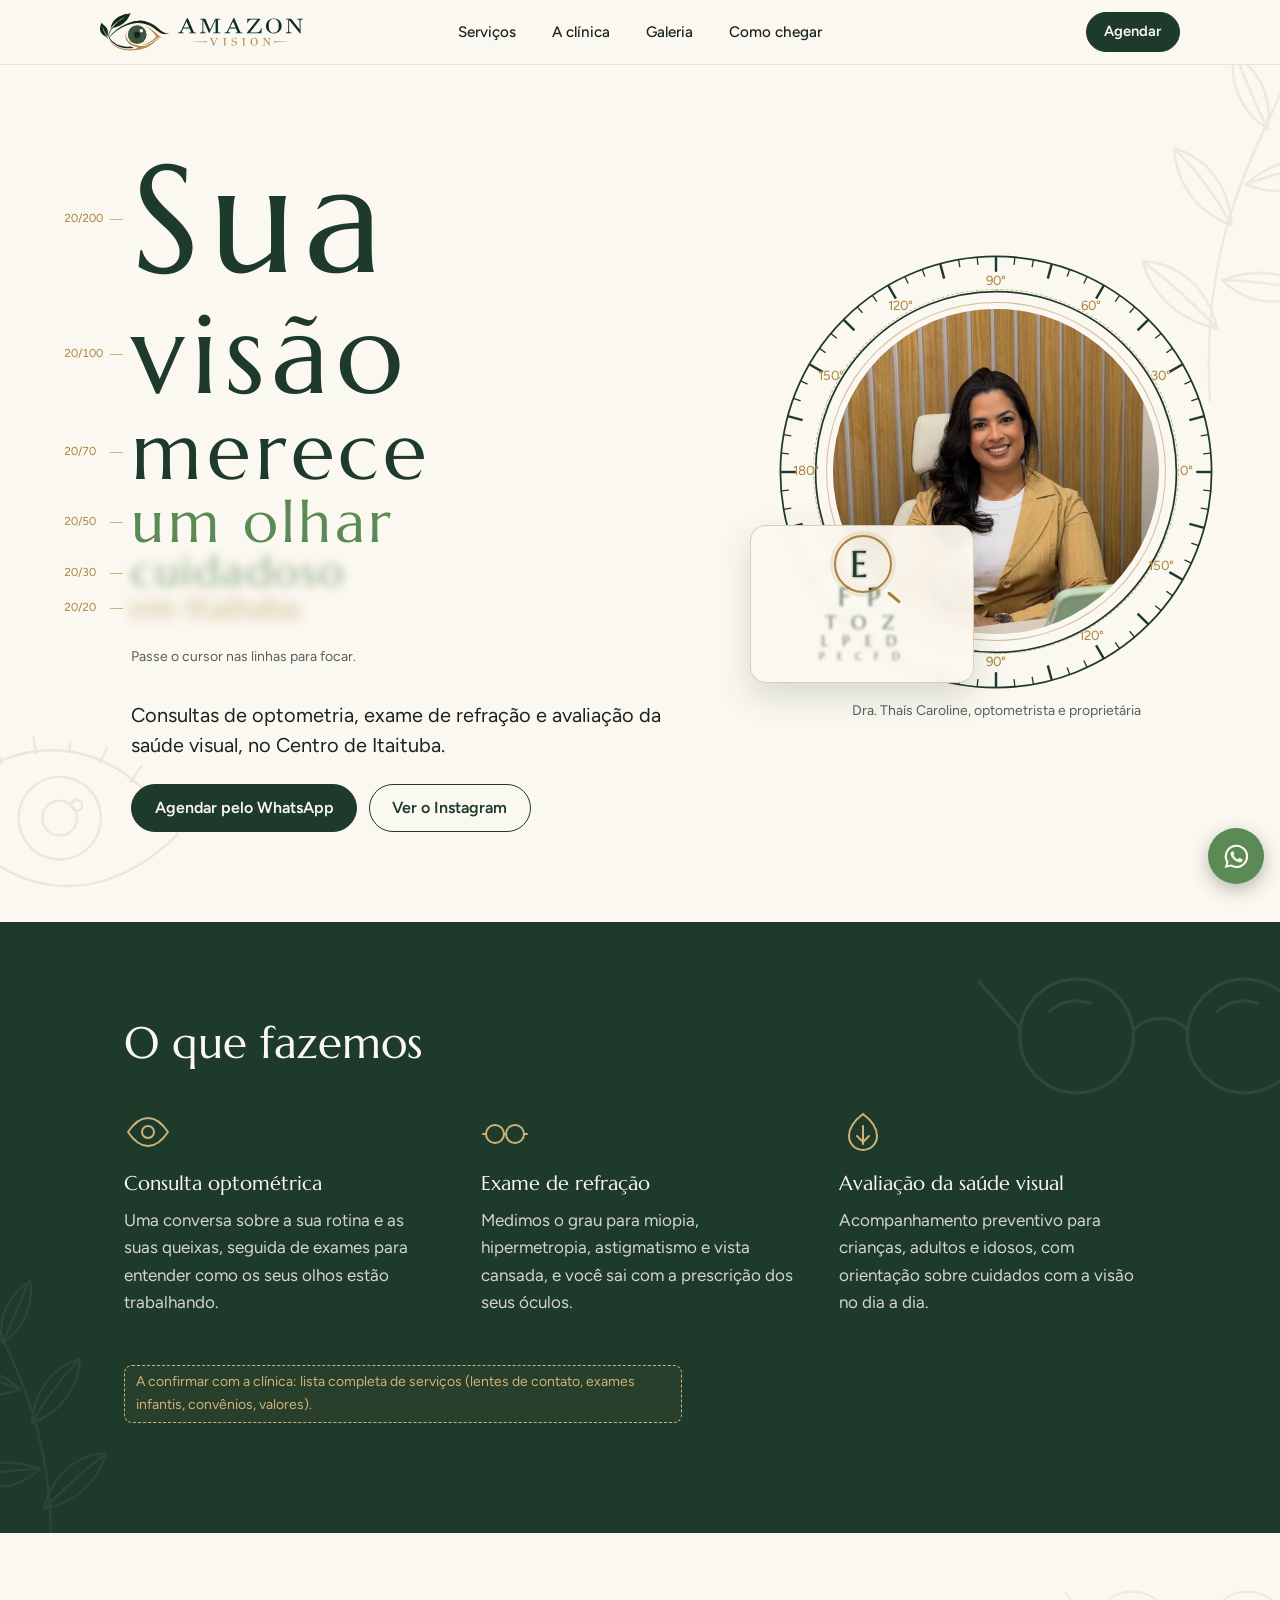
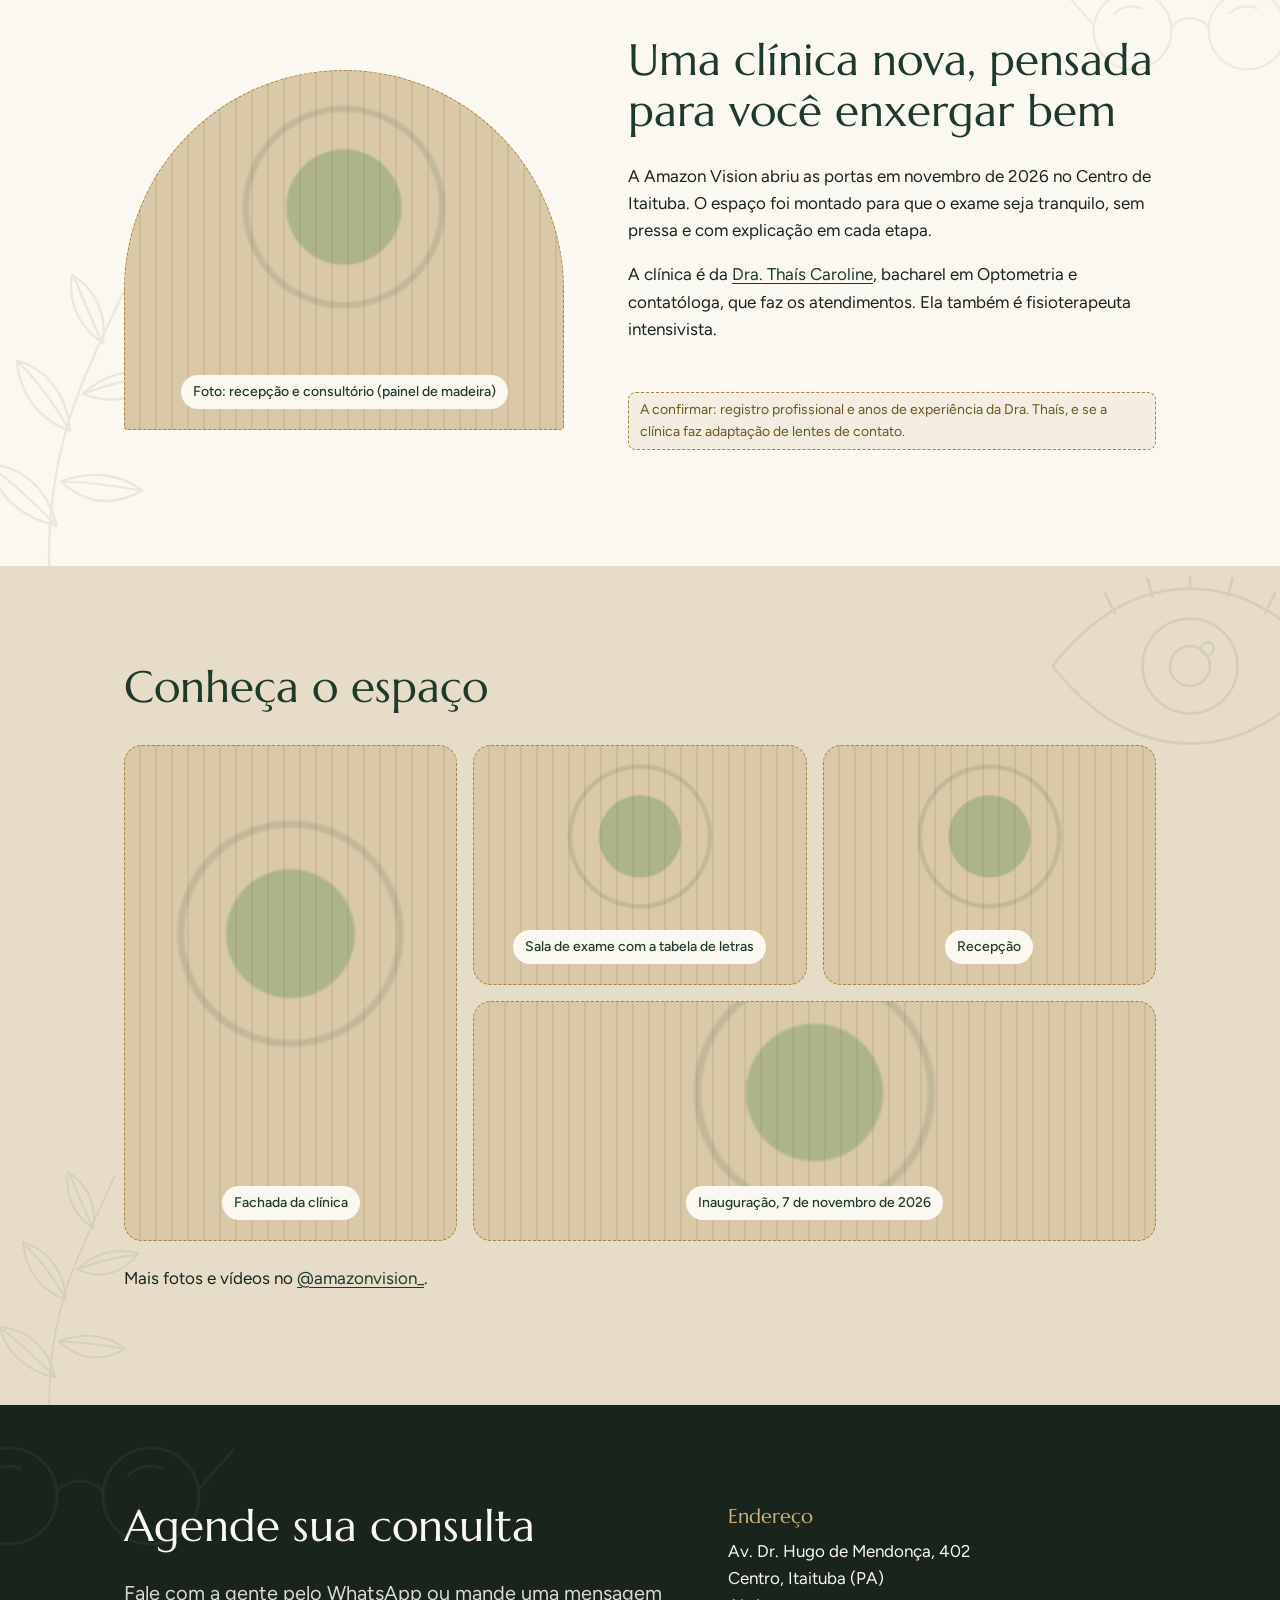
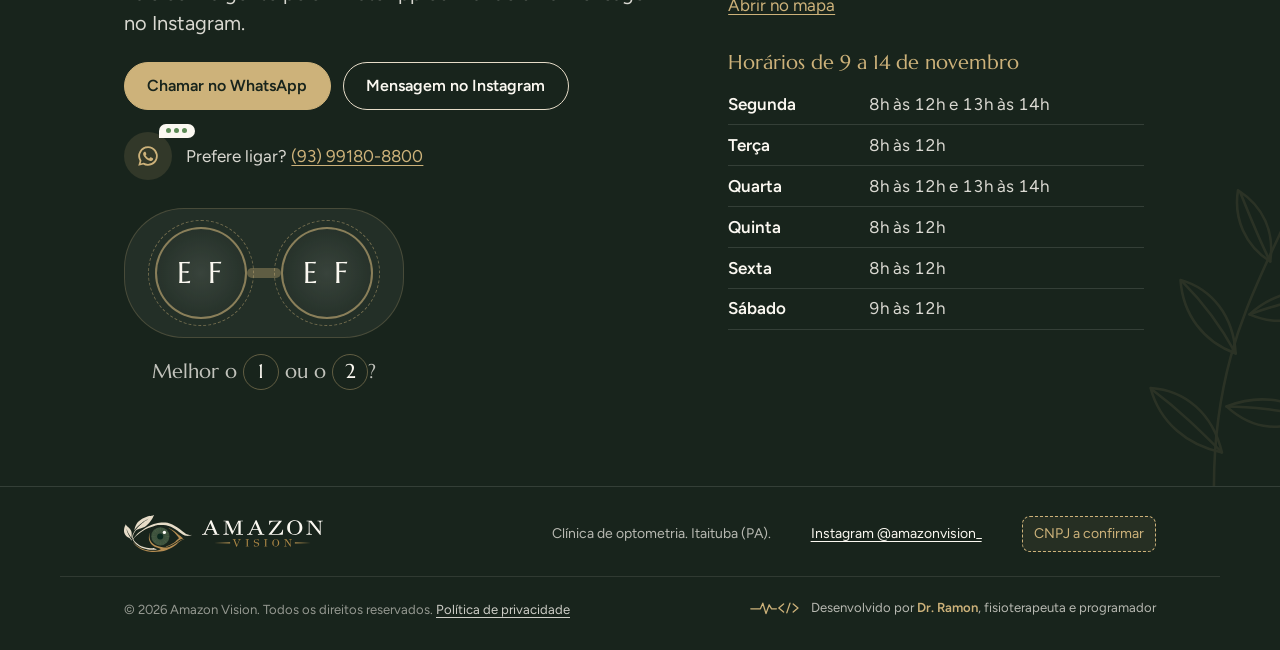
==== index.html @ 08e3d80a "Letras das lentes do "1 ou 2?" mudam a cada ciclo Co-Authored-By: Claude Opus 5.5 <noreply@anthropic" ====
<!doctype html>
<html lang="pt-BR">
<head>
  <meta charset="utf-8">
  <meta name="viewport" content="width=device-width, initial-scale=1">
  <title>Amazon Vision | Clínica de Optometria em Itaituba</title>
  <meta name="description" content="Clínica de optometria em Itaituba (PA). Consultas, exame de refração e avaliação da saúde visual com a optometrista Dra. Thaís Caroline.">
  <meta name="theme-color" content="#1E3A2B">
  <link rel="preconnect" href="https://fonts.googleapis.com">
  <link rel="preconnect" href="https://fonts.gstatic.com" crossorigin>
  <link href="https://fonts.googleapis.com/css2?family=Figtree:wght@400;500;600&family=Marcellus&display=swap" rel="stylesheet">
  <script>document.documentElement.classList.add('js')</script>
  <link rel="stylesheet" href="styles.css?v=20261112">
  <link rel="icon" type="image/svg+xml" href="img/logo-simbolo.svg">
</head>
<body>
  <a class="skip" href="#conteudo">Pular para o conteúdo</a>

  <header class="topbar">
    <a class="brand" href="#inicio" aria-label="Amazon Vision, início">
      <svg viewBox="575 0 1572 849" class="brand-mark" data-eye-scale="6" aria-hidden="true">
<defs><clipPath id="h-id0" style="clip-rule:nonzero">
     <path d="M1626.17 489.74c0,-116.18 -94.22,-210.4 -210.39,-210.4 -116.18,0 -210.4,94.22 -210.4,210.4 0,116.17 94.22,210.39 210.4,210.39 116.17,0 210.39,-94.22 210.39,-210.39z"/>
    </clipPath>
  <linearGradient id="h-id1" gradientUnits="userSpaceOnUse" x1="453.96" y1="1399.63" x2="454.34" y2="1442.91">
   <stop offset="0" style="stop-opacity:1; stop-color:#927137"/>
   <stop offset="0.54902" style="stop-opacity:1; stop-color:#C3A263"/>
   <stop offset="1" style="stop-opacity:1; stop-color:#A57F3C"/>
  </linearGradient>
  <linearGradient id="h-id2" gradientUnits="userSpaceOnUse" href="#h-id1" x1="2263.54" y1="1399.63" x2="2263.92" y2="1442.91">
  </linearGradient>
  <radialGradient id="h-id3" gradientUnits="userSpaceOnUse" gradientTransform="matrix(2.62316 -0 -0 2.62316 -2284 -802)" cx="1407.36" cy="493.95" r="1279.95" fx="1407.36" fy="493.95">
   <stop offset="0" style="stop-opacity:1; stop-color:#162E21"/>
   <stop offset="0.301961" style="stop-opacity:1; stop-color:#2C4E31"/>
   <stop offset="0.65098" style="stop-opacity:1; stop-color:#526E43"/>
   <stop offset="0.831373" style="stop-opacity:1; stop-color:#284B32"/>
   <stop offset="1" style="stop-opacity:1; stop-color:#0B271E"/>
  </radialGradient>
  <radialGradient id="h-id4" gradientUnits="userSpaceOnUse" gradientTransform="matrix(2.23329 -0 -0 2.23329 -1694 -594)" cx="1373.7" cy="481.32" r="1279.95" fx="1373.7" fy="481.32">
   <stop offset="0" style="stop-opacity:0.219608; stop-color:#C2C49B"/>
   <stop offset="0.768627" style="stop-opacity:0.0313725; stop-color:#B5B08A"/>
   <stop offset="1" style="stop-opacity:0; stop-color:white"/>
  </radialGradient></defs>
<g class="eye-iris">
<circle fill="url(#h-id3)" cx="1415.78" cy="489.74" r="210.4"/>
<g>
</g>
<g style="clip-path:url(#h-id0)">
<g>
<polygon fill="#A3B284" fill-opacity="0.169" points="1488.23,489.74 1614.58,486.96 1614.12,502.89 "/>
<polygon fill="#486E4B" fill-opacity="0.122" points="1491.94,499.77 1610.06,512.58 1608.56,523.01 "/>
<polygon fill="#779366" fill-opacity="0.200" points="1494.14,510.72 1602.36,536.91 1597.95,551.75 "/>
<polygon fill="#A3B284" fill-opacity="0.102" points="1482.72,517.44 1591.63,559.7 1587.56,569.15 "/>
<polygon fill="#486E4B" fill-opacity="0.169" points="1482.26,528.11 1589.32,586.71 1580.96,600.33 "/>
<polygon fill="#779366" fill-opacity="0.122" points="1480.17,539.12 1572.62,606.64 1566.06,614.94 "/>
<polygon fill="#A3B284" fill-opacity="0.200" points="1467.02,540.98 1553.72,623.92 1542.54,634.53 "/>
<polygon fill="#486E4B" fill-opacity="0.102" points="1462.55,550.65 1533.09,638.23 1524.86,644.38 "/>
<polygon fill="#779366" fill-opacity="0.169" points="1456.34,559.99 1517.56,660.49 1503.53,668.14 "/>
<polygon fill="#A3B284" fill-opacity="0.122" points="1443.48,556.68 1493.16,669.42 1483.3,673.3 "/>
<polygon fill="#486E4B" fill-opacity="0.200" points="1435.65,563.93 1468.17,674.93 1453.16,678.52 "/>
<polygon fill="#779366" fill-opacity="0.102" points="1426.38,570.18 1443.07,677.01 1432.93,678.22 "/>
<polygon fill="#A3B284" fill-opacity="0.169" points="1415.78,562.19 1418.55,688.54 1402.61,688.08 "/>
<polygon fill="#486E4B" fill-opacity="0.122" points="1405.75,565.9 1392.93,684.02 1382.51,682.52 "/>
<polygon fill="#779366" fill-opacity="0.200" points="1394.8,568.1 1368.59,676.32 1353.75,671.91 "/>
<polygon fill="#A3B284" fill-opacity="0.102" points="1388.06,556.68 1345.81,665.59 1336.37,661.54 "/>
<polygon fill="#486E4B" fill-opacity="0.169" points="1377.35,556.22 1318.81,663.27 1305.18,654.93 "/>
<polygon fill="#779366" fill-opacity="0.122" points="1366.39,554.13 1298.87,646.58 1290.58,640.03 "/>
<polygon fill="#A3B284" fill-opacity="0.200" points="1364.54,540.98 1281.6,627.68 1270.99,616.5 "/>
<polygon fill="#486E4B" fill-opacity="0.102" points="1354.86,536.52 1267.28,607.06 1261.14,598.82 "/>
<polygon fill="#779366" fill-opacity="0.169" points="1345.53,530.31 1245.02,591.52 1237.37,577.49 "/>
<polygon fill="#A3B284" fill-opacity="0.122" points="1348.83,517.44 1236.1,567.12 1232.21,557.27 "/>
<polygon fill="#486E4B" fill-opacity="0.200" points="1341.59,509.61 1230.59,542.13 1226.99,527.13 "/>
<polygon fill="#779366" fill-opacity="0.102" points="1335.33,500.35 1228.5,517.04 1227.28,506.89 "/>
<polygon fill="#A3B284" fill-opacity="0.169" points="1343.32,489.74 1216.97,492.52 1217.44,476.58 "/>
<polygon fill="#486E4B" fill-opacity="0.122" points="1339.62,479.71 1221.49,466.9 1223,456.47 "/>
<polygon fill="#779366" fill-opacity="0.200" points="1337.41,468.76 1229.19,442.56 1233.6,427.72 "/>
<polygon fill="#A3B284" fill-opacity="0.102" points="1348.83,462.04 1239.93,419.78 1243.98,410.33 "/>
<polygon fill="#486E4B" fill-opacity="0.169" points="1349.29,451.36 1242.24,392.77 1250.59,379.14 "/>
<polygon fill="#779366" fill-opacity="0.122" points="1351.38,440.36 1258.93,372.83 1265.48,364.54 "/>
<polygon fill="#A3B284" fill-opacity="0.200" points="1364.54,438.5 1277.83,355.56 1289.02,344.96 "/>
<polygon fill="#486E4B" fill-opacity="0.102" points="1369,428.82 1298.46,341.24 1306.68,335.1 "/>
<polygon fill="#779366" fill-opacity="0.169" points="1375.2,419.49 1314,318.98 1328.02,311.33 "/>
<polygon fill="#A3B284" fill-opacity="0.122" points="1388.06,422.8 1338.39,310.06 1348.25,306.18 "/>
<polygon fill="#486E4B" fill-opacity="0.200" points="1395.89,415.55 1363.38,304.55 1378.39,300.96 "/>
<polygon fill="#779366" fill-opacity="0.102" points="1405.17,409.29 1388.47,302.46 1398.61,301.25 "/>
<polygon fill="#A3B284" fill-opacity="0.169" points="1415.78,417.29 1413,290.94 1428.93,291.4 "/>
<polygon fill="#486E4B" fill-opacity="0.122" points="1425.8,413.58 1438.62,295.45 1449.05,296.96 "/>
<polygon fill="#779366" fill-opacity="0.200" points="1436.76,411.38 1462.96,303.16 1477.79,307.56 "/>
<polygon fill="#A3B284" fill-opacity="0.102" points="1443.48,422.8 1485.74,313.89 1495.18,317.94 "/>
<polygon fill="#486E4B" fill-opacity="0.169" points="1454.14,423.25 1512.74,316.2 1526.36,324.55 "/>
<polygon fill="#779366" fill-opacity="0.122" points="1465.15,425.35 1532.68,332.9 1540.98,339.44 "/>
<polygon fill="#A3B284" fill-opacity="0.200" points="1467.02,438.5 1549.95,351.8 1560.56,362.98 "/>
<polygon fill="#486E4B" fill-opacity="0.102" points="1476.69,442.96 1564.27,372.42 1570.41,380.65 "/>
<polygon fill="#779366" fill-opacity="0.169" points="1486.03,449.16 1586.52,387.96 1594.17,401.99 "/>
<polygon fill="#A3B284" fill-opacity="0.122" points="1482.72,462.04 1595.45,412.36 1599.33,422.21 "/>
<polygon fill="#486E4B" fill-opacity="0.200" points="1489.97,469.85 1600.96,437.34 1604.55,452.35 "/>
<polygon fill="#779366" fill-opacity="0.102" points="1496.23,479.13 1603.04,462.44 1604.26,472.58 "/>
</g>
</g>
<path fill="none" d="M1626.17 489.74c0,-116.18 -94.22,-210.4 -210.39,-210.4 -116.18,0 -210.4,94.22 -210.4,210.4 0,116.17 94.22,210.39 210.4,210.39 116.17,0 210.39,-94.22 210.39,-210.39z"/>
<path fill="none" d="M1626.17 489.74c0,-116.18 -94.22,-210.4 -210.39,-210.4 -116.18,0 -210.4,94.22 -210.4,210.4 0,116.17 94.22,210.39 210.4,210.39 116.17,0 210.39,-94.22 210.39,-210.39z"/>
<circle fill="url(#h-id4)" cx="1415.78" cy="489.74" r="210.4"/>
<circle fill="#0B291E" cx="1411.71" cy="492.05" r="70.13"/>
<circle fill="#FFFEFA" cx="1508.51" cy="399.9" r="37.68"/>
</g>
<path fill="#B48C51" d="M785.34 633.5c7.81,11.24 25.13,34.52 54.75,61.15 29.62,26.62 71.54,56.58 110.14,78.54 38.6,21.96 73.88,35.94 116.8,48.25 42.92,12.32 93.52,22.96 154.91,26.13 61.39,3.16 133.61,-1.17 192.68,-9.32 59.07,-8.15 104.99,-20.13 148.74,-36 43.74,-15.87 85.3,-35.63 123.7,-58.16 38.4,-22.53 73.64,-47.85 100.12,-69.27 26.48,-21.42 44.17,-38.96 61.38,-53.69 17.21,-14.72 33.92,-26.63 48.81,-35.4 14.89,-8.77 27.96,-14.39 41.78,-18.86 13.81,-4.47 28.37,-7.78 35.4,-9.51 7.03,-1.74 6.53,-1.9 -1.99,-1.82 -8.52,0.08 -25.07,0.41 -42.1,4.71 -17.05,4.3 -34.58,12.58 -52.7,22.92 -18.12,10.34 -36.82,22.75 -62.46,40.38 -25.64,17.62 -58.24,40.45 -90.5,59.32 -32.27,18.86 -64.2,33.75 -90.34,45.17 -26.14,11.42 -46.5,19.36 -79.5,19.44 -33.01,0.08 -78.67,-7.69 -117.06,-14.81 -38.39,-7.12 -69.49,-13.57 -92.9,-20.43 -23.41,-6.87 -39.13,-14.15 -56.75,-24.49 -17.62,-10.34 -37.14,-23.75 -55.26,-41.53 -18.12,-17.78 -34.83,-39.96 -46.25,-62.13 -11.42,-22.17 -17.54,-44.34 -20.1,-65.44 -2.56,-21.1 -1.57,-41.11 0.41,-58.65 1.99,-17.54 4.96,-32.59 8.11,-43.76 3.14,-11.17 6.45,-18.45 8.11,-22.09 1.65,-3.64 1.65,-3.64 -2.73,4.72 -4.39,8.35 -13.16,25.07 -19.6,46 -6.45,20.93 -10.59,46.08 -11,70.4 -0.41,24.32 2.9,47.82 7.45,65.27 4.55,17.46 10.34,28.87 22.25,47.99 11.91,19.11 29.94,45.91 54.68,66.59 24.73,20.68 56.17,35.25 83.71,46.25 27.55,11 51.21,18.45 66.44,23.41 15.22,4.96 22,7.44 26.8,9.43 4.79,1.99 7.61,3.48 9.26,5.22 1.65,1.75 2.13,3.75 1.5,5.89 -0.63,2.14 -2.37,4.42 -7.92,7.48 -5.55,3.04 -14.9,6.85 -25.84,10.23 -10.93,3.37 -23.44,6.31 -43.02,9.52 -19.58,3.21 -46.24,6.69 -76.97,7.78 -30.73,1.09 -65.55,-0.22 -97.2,-2.83 -31.66,-2.61 -60.16,-6.52 -88.61,-13.5 -28.45,-6.96 -56.84,-16.97 -86.76,-29.86 -29.92,-12.89 -61.36,-28.67 -87.69,-44.17 -26.33,-15.5 -47.54,-30.73 -65.32,-46.18 -17.78,-15.45 -32.14,-31.11 -41.88,-41.13 -9.74,-10.01 -14.85,-14.36 -18.24,-16.95 -3.39,-2.59 -5.05,-3.41 2.76,7.81l0 0.01z"/>
<path fill="#B48C51" d="M1529.91 725.57c5.63,1.43 18.45,4.2 37.91,0.99 19.46,-3.21 45.54,-12.38 68.33,-21.19 22.78,-8.8 42.27,-17.22 61.48,-27.53 19.21,-10.31 38.14,-22.49 57.54,-35.1 19.4,-12.61 39.27,-25.64 56.36,-37.31 17.09,-11.67 31.4,-21.97 44.16,-29.72 12.76,-7.75 23.97,-12.95 36.01,-17.86 12.03,-4.92 24.88,-9.57 34.32,-12.44 9.43,-2.87 15.45,-3.96 18.46,-4.51 3.01,-0.55 3.01,-0.55 -2.59,-4.47 -5.6,-3.92 -16.82,-11.75 -32.09,-23.84 -15.27,-12.08 -34.59,-28.39 -55.25,-46.35 -20.66,-17.95 -42.64,-37.55 -61.61,-53.65 -18.96,-16.1 -34.91,-28.72 -59.3,-44.8 -24.4,-16.08 -57.26,-35.63 -80.07,-48.11 -22.8,-12.47 -35.56,-17.89 -43.33,-20.79 -7.77,-2.91 -10.53,-3.32 -11.92,-3.54 -1.38,-0.2 -1.38,-0.2 6.03,4.58 7.42,4.78 22.25,14.35 41.66,27.93 19.41,13.58 43.4,31.19 65.72,50.12 22.32,18.92 42.98,39.16 62.46,61.28 19.48,22.11 37.78,46.1 49.08,62.04 11.3,15.94 15.6,23.85 17.61,28 2.01,4.15 1.73,4.58 -0.76,7.35 -2.49,2.77 -7.21,7.91 -21.21,21.49 -14,13.59 -37.3,35.63 -59.13,53.31 -21.84,17.67 -42.22,30.99 -63.49,44.29 -21.28,13.3 -43.46,26.62 -68.56,37.22 -25.09,10.61 -53.1,18.5 -70.3,23.22 -17.2,4.72 -23.59,6.24 -27.58,7.05 -3.99,0.81 -5.56,0.9 0.07,2.33l0 -0.02z"/>
<path fill="#122B19" class="lw-dark" d="M1271.78 760.85c6.47,2.56 16.68,7.95 27.62,12.51 10.93,4.56 22.58,8.27 29.46,10.5 6.87,2.23 8.98,2.98 10.16,3.34 1.18,0.37 1.43,0.37 -9.48,2.26 -10.9,1.89 -32.96,5.67 -56.23,7.53 -23.26,1.86 -47.74,1.79 -71.67,1.02 -23.93,-0.77 -47.3,-2.24 -73.99,-6.45 -26.7,-4.21 -56.71,-11.15 -87.49,-20.78 -30.77,-9.64 -62.31,-22.01 -92.55,-38.31 -30.24,-16.31 -59.17,-36.58 -84.27,-57.71 -25.09,-21.13 -46.32,-43.14 -61.72,-64.75 -15.39,-21.63 -24.92,-42.86 -30.67,-61.12 -5.75,-18.26 -7.69,-33.54 -5.31,-53.59 2.38,-20.05 9.1,-44.86 20.27,-69.31 11.16,-24.44 26.77,-48.49 35.48,-61.43 9.91,-14.7 14.45,-18.6 26.51,-31.56 14.08,-15.16 42.2,-45.44 65.31,-68.96 23.12,-23.52 41.24,-40.3 57.68,-54.26 16.44,-13.96 31.18,-25.11 50.32,-39.18 19.13,-14.07 42.66,-31.07 58.42,-41.99 15.76,-10.92 23.75,-15.77 33.44,-21.61 9.68,-5.85 21.05,-12.72 26.73,-16.16 5.68,-3.44 5.68,-3.44 -5.96,1.91 -11.66,5.35 -34.95,16.05 -59.44,30.17 -24.49,14.12 -50.15,31.68 -75.19,50.27 -25.05,18.57 -49.47,38.16 -72.55,57.74 -23.07,19.58 -44.8,39.17 -60.96,56.12 -16.16,16.94 -26.73,31.23 -33.38,40.63 -6.65,9.4 -9.34,13.9 -11.32,16.94 -1.98,3.04 -3.21,4.61 -3.88,5.4 -0.67,0.79 -0.79,0.79 -0.84,0.73 -0.06,-0.06 -0.06,-0.17 0.02,-1.56 0.08,-1.39 0.24,-4.05 1.88,-14.47 1.64,-10.43 4.76,-28.62 12.09,-50.95 7.33,-22.33 18.86,-48.8 31.49,-71.13 12.62,-22.33 26.33,-40.52 47.85,-61.36 21.51,-20.84 50.84,-44.32 84.03,-64.48 33.19,-20.16 70.25,-36.99 108.93,-47.99 38.69,-10.99 79,-16.16 105.88,-21.04 26.88,-4.88 40.32,-9.5 48.53,-12.48 8.21,-2.99 11.19,-4.34 12.69,-5.02 1.49,-0.67 1.49,-0.67 -2.51,7.74 -4.01,8.42 -12.01,25.25 -21.17,43.17 -9.16,17.92 -19.48,36.92 -34.21,60.07 -14.73,23.14 -33.87,50.44 -56.24,75.14 -22.38,24.7 -47.98,46.84 -71.51,63.65 -23.53,16.81 -44.98,28.31 -65.91,37.88 -20.93,9.58 -41.33,17.23 -60.95,23.51 -19.61,6.28 -38.45,11.19 -52.69,15.88 -14.24,4.68 -23.87,9.15 -31.51,13.08 -7.63,3.93 -13.26,7.32 -16.83,9.9 -6.88,5 -10.48,9.67 -15.47,16.34 -5.97,7.96 -18.1,23.69 -27.02,37.82 -8.91,14.12 -14.59,26.63 -18.48,37.63 -3.89,10.99 -5.97,20.47 -8.43,30.33 -2.47,9.86 -5.31,20.1 -5.31,30.99 0,10.9 2.84,22.47 5.4,32.75 0.51,2.03 1,4.02 1.52,5.98l1.36 -1.75c3.78,-4.88 11.17,-14.59 24.63,-31.2 13.45,-16.61 32.99,-40.1 54.49,-61.68 21.5,-21.58 45,-41.25 72.69,-62.66 27.7,-21.41 59.6,-44.58 92.87,-66.21 33.27,-21.64 67.9,-41.73 107.78,-61.12 39.88,-19.39 85,-38.07 122.15,-50.96 37.14,-12.89 66.32,-20 93.3,-24.97 26.98,-4.98 51.78,-7.82 80.24,-9.34 28.46,-1.53 60.58,-1.75 92.76,1.2 32.18,2.96 64.4,9.07 102.1,21.85 37.69,12.79 80.85,32.24 120.94,55.02 40.1,22.78 77.14,48.89 108.11,72.77 30.98,23.87 55.88,45.51 78.72,63.86 22.84,18.36 43.6,33.44 61.13,43.48 17.54,10.05 31.84,15.08 45.23,18.68 13.38,3.6 25.84,5.79 39.12,7.15 13.27,1.37 27.37,1.91 37.69,0.71 10.33,-1.2 16.88,-4.15 20.15,-5.63 3.28,-1.47 3.28,-1.47 1.64,0.33 -1.64,1.79 -4.92,5.41 -16.88,10.49 -11.97,5.07 -32.62,11.63 -52.71,14.85 -20.11,3.22 -39.66,3.11 -62.11,-1.26 -22.46,-4.37 -47.8,-13 -72.11,-24.75 -24.31,-11.74 -47.58,-26.61 -68.94,-42.11 -21.36,-15.52 -40.8,-31.68 -67.01,-51.29 -26.19,-19.6 -59.15,-42.63 -93.2,-61.28 -34.05,-18.66 -69.22,-32.94 -106.8,-43.6 -37.58,-10.65 -77.57,-17.7 -116.36,-21.32 -38.79,-3.63 -76.36,-3.85 -109.44,-1.43 -33.08,2.41 -61.64,7.47 -102.73,19.56 -41.09,12.08 -94.72,31.2 -141.41,50.87 -46.7,19.67 -86.48,39.88 -119,59.23 -32.52,19.33 -57.8,37.8 -84.6,58.56 -26.81,20.77 -55.16,43.85 -78.59,65.94 -23.45,22.1 -41.97,43.21 -51.69,54.34 -8.11,9.3 -10.08,11.66 -10.9,12.7 1.61,4.93 3.6,9.99 6.47,15.63 5.76,11.35 14.99,25.03 28.92,40.61 13.93,15.58 32.56,33.05 52.02,48.72 19.46,15.66 39.74,29.52 62.65,41.96 22.92,12.45 48.47,23.5 74.44,32.65 25.97,9.15 52.34,16.4 80.78,21.43 28.44,5.03 58.95,7.84 84.33,9.07 25.39,1.23 45.66,0.91 58.04,0.25 12.36,-0.66 16.82,-1.65 20.39,-2.28 3.58,-0.63 6.29,-0.91 12.74,1.65l0.05 0.02z"/>
<path fill="#122B19" class="lw-dark" d="M747.54 559.07c-11.97,-18.71 -34.7,-52.01 -53.46,-84.31 -18.76,-32.3 -33.55,-63.62 -42.24,-85.61 -8.7,-21.99 -11.31,-34.66 -13.49,-45.1 -2.18,-10.44 -3.92,-18.64 -4.78,-22.8 -0.88,-4.17 -0.88,-4.29 -0.81,-4.34 0.07,-0.07 0.18,-0.07 6.15,14.35 5.96,14.42 17.76,43.24 26.65,63.37 8.88,20.13 14.84,31.56 25.65,49.64 10.81,18.08 26.46,42.8 36.22,57.59 9.76,14.79 13.61,19.62 15.97,22.8 2.36,3.17 3.24,4.66 3.71,5.38 0.47,0.72 0.55,0.67 1.53,-10.86 0.97,-11.53 2.85,-34.55 3.7,-58.83 0.84,-24.28 0.66,-49.84 -3.94,-70.66 -4.6,-20.81 -13.62,-36.87 -22.37,-50.12 -8.74,-13.25 -17.19,-23.68 -27.49,-33.96 -10.28,-10.29 -22.41,-20.44 -32.18,-29.49 -9.77,-9.05 -17.19,-17.01 -23.95,-23.85 -6.76,-6.84 -12.86,-12.55 -16.59,-16.71 -3.74,-4.14 -5.12,-6.72 -5.72,-9.59 -0.59,-2.86 -0.4,-6.01 -0.31,-8.89 0.09,-2.89 0.09,-5.54 -1.8,-3.27 -1.89,2.26 -5.66,9.42 -11.22,20.04 -5.56,10.62 -12.91,24.7 -18.61,41.95 -5.7,17.26 -9.75,37.68 -11.73,54.97 -1.99,17.29 -1.92,31.45 -0.43,45.36 1.49,13.9 4.4,27.55 9.89,42.47 5.5,14.91 13.59,31.1 25.34,45.82 11.76,14.73 27.18,28 41.72,37.88 14.54,9.88 28.19,16.36 36.94,20.73 8.73,4.37 12.56,6.61 15.93,9.35 3.37,2.74 6.28,5.98 11.09,11.14 4.82,5.15 11.55,12.22 16.66,17.71 5.11,5.48 8.6,9.4 12.17,12.8 3.57,3.41 7.23,6.32 9.98,8.27 2.74,1.95 4.57,2.95 5.49,3.37 0.91,0.41 0.91,0.25 0.88,0.2 -0.05,-0.04 -0.12,0.05 -0.76,-1.98 -0.64,-2.02 -1.84,-6.14 -13.81,-24.85l0 0.03z"/>
</svg>
      <svg viewBox="0 905 2722 610" class="brand-word" aria-hidden="true">
<defs><clipPath id="hw-id0" style="clip-rule:nonzero">
     <path d="M1626.17 489.74c0,-116.18 -94.22,-210.4 -210.39,-210.4 -116.18,0 -210.4,94.22 -210.4,210.4 0,116.17 94.22,210.39 210.4,210.39 116.17,0 210.39,-94.22 210.39,-210.39z"/>
    </clipPath>
  <linearGradient id="hw-id1" gradientUnits="userSpaceOnUse" x1="453.96" y1="1399.63" x2="454.34" y2="1442.91">
   <stop offset="0" style="stop-opacity:1; stop-color:#927137"/>
   <stop offset="0.54902" style="stop-opacity:1; stop-color:#C3A263"/>
   <stop offset="1" style="stop-opacity:1; stop-color:#A57F3C"/>
  </linearGradient>
  <linearGradient id="hw-id2" gradientUnits="userSpaceOnUse" href="#hw-id1" x1="2263.54" y1="1399.63" x2="2263.92" y2="1442.91">
  </linearGradient>
  <radialGradient id="hw-id3" gradientUnits="userSpaceOnUse" gradientTransform="matrix(2.62316 -0 -0 2.62316 -2284 -802)" cx="1407.36" cy="493.95" r="1279.95" fx="1407.36" fy="493.95">
   <stop offset="0" style="stop-opacity:1; stop-color:#162E21"/>
   <stop offset="0.301961" style="stop-opacity:1; stop-color:#2C4E31"/>
   <stop offset="0.65098" style="stop-opacity:1; stop-color:#526E43"/>
   <stop offset="0.831373" style="stop-opacity:1; stop-color:#284B32"/>
   <stop offset="1" style="stop-opacity:1; stop-color:#0B271E"/>
  </radialGradient>
  <radialGradient id="hw-id4" gradientUnits="userSpaceOnUse" gradientTransform="matrix(2.23329 -0 -0 2.23329 -1694 -594)" cx="1373.7" cy="481.32" r="1279.95" fx="1373.7" fy="481.32">
   <stop offset="0" style="stop-opacity:0.219608; stop-color:#C2C49B"/>
   <stop offset="0.768627" style="stop-opacity:0.0313725; stop-color:#B5B08A"/>
   <stop offset="1" style="stop-opacity:0; stop-color:white"/>
  </radialGradient></defs>
<path fill="#0D3022" class="lw-dark" d="M389.04 1221.52l-41.48 0 -132.3 -308.55 -22.42 0 -121.65 259.78c-10.65,24.16 -21.3,38.74 -30.83,43.75 -7.29,3.65 -20.74,5.47 -40.36,5.01l0 14.13 122.21 0 0 -14.13c-21.3,0 -33.07,-1.37 -35.32,-4.1 -2.24,-2.74 -3.36,-6.38 -3.36,-10.48 0,-8.66 3.36,-20.05 10.09,-34.18l21.3 -41.02 135.1 0 38.12 89.78 -44.85 0 0 14.13 145.75 0 0 -14.13zm-266.27 -107.1l63.91 -133.54 55.5 133.54 -119.4 0z" data-letter="A"/>
<path fill="#0D3022" class="lw-dark" d="M922.68 1221.52l-52.13 0 0 -285.76 52.13 0 0 -14.13 -107.07 0 -117.72 236.99 -103.15 -236.99 -110.43 0 0 14.13 31.39 0c10.09,0 15.7,3.64 16.82,10.48l0 236.08c0,15.95 -5.04,27.8 -15.7,35.09 -3.92,2.73 -16.26,4.1 -37,4.1l0 14.13 123.33 0 0 -14.13c-21.86,0 -34.19,-1.37 -38.12,-4.56 -9.53,-7.75 -14.01,-19.14 -14.01,-34.64l0 -227.88 123.89 276.64 8.41 -0.46 135.66 -277.56 0 268.44 -52.13 0 0 14.13 155.84 0 0 -14.13z" data-letter="M"/>
<path fill="#0D3022" class="lw-dark" d="M1402.5 1221.52l-41.48 0 -132.3 -308.55 -22.42 0 -121.65 259.78c-10.65,24.16 -21.3,38.74 -30.83,43.75 -7.29,3.65 -20.74,5.47 -40.36,5.01l0 14.13 122.2 0 0 -14.13c-21.3,0 -33.07,-1.37 -35.31,-4.1 -2.24,-2.74 -3.36,-6.38 -3.36,-10.48 0,-8.66 3.36,-20.05 10.09,-34.18l21.3 -41.02 135.1 0 38.12 89.78 -44.85 0 0 14.13 145.75 0 0 -14.13zm-266.28 -107.1l63.91 -133.54 55.5 133.54 -119.4 0z" data-letter="A"/>
<path fill="#0D3022" class="lw-dark" d="M1807.2 1126.72c-2.24,30.99 -14.02,54.69 -35.88,71.1 -7.29,5.93 -18.5,10.94 -33.63,15.5 -14.57,4.56 -26.91,6.84 -37,6.84l-132.86 1.37 233.2 -299.89 -290.38 -0.46 -1.12 92.98 14.57 0c3.36,-25.98 12.33,-45.58 26.35,-59.25 12.33,-11.39 38.12,-17.77 77.92,-18.23l101.47 -0.91 -236.57 300.34 324.58 -0.46 7.29 -108.93 -17.94 0z" data-letter="Z"/>
<path fill="#0D3022" class="lw-dark" d="M2257.33 1080.24c0,-50.59 -15.14,-91.15 -45.97,-121.23 -30.27,-30.53 -71.76,-45.57 -123.89,-45.57 -48.77,0 -89.13,14.58 -121.08,44.21 -33.08,30.99 -49.89,71.1 -50.45,119.86 -0.56,45.58 15.7,84.32 49.33,116.67 34.2,31.9 74.56,47.86 122.21,47.86 48.77,0 89.13,-15.5 121.09,-46.94 32.51,-31.45 48.77,-69.73 48.77,-114.85zm-62.23 -0.91c0,43.75 -8.41,78.39 -25.79,104.37 -18.5,28.26 -45.41,42.38 -80.16,42.38 -74,0 -110.99,-49.68 -110.99,-148.58 0,-47.4 7.28,-83.4 22.42,-107.56 17.94,-28.26 47.09,-42.38 86.89,-42.38 37.56,0 65.59,15.04 84.09,44.66 15.69,25.52 23.54,61.07 23.54,107.1z" data-letter="O"/>
<path fill="#0D3022" class="lw-dark" d="M2721.45 921.63l-123.89 0 0 14.13c20.74,0 33.07,1.37 37,4.1 10.65,8.2 15.7,20.05 15.7,35.55l0 180.93 -185.55 -234.71 -112.12 0 0 14.13 31.39 0c10.09,0 15.69,3.64 16.82,10.48l0 236.08c0,15.95 -5.04,27.8 -15.7,35.09 -3.92,2.73 -16.26,4.1 -37,4.1l0 14.13 123.89 0 0 -14.13c-21.86,0 -34.19,-1.37 -38.12,-4.56 -9.53,-7.29 -14.01,-18.69 -14.01,-34.64l0 -236.08 237.13 297.15 12.89 0 -1.12 -267.98c0,-15.5 5.04,-27.35 14.58,-35.09 3.92,-3.19 16.26,-4.56 38.12,-4.56l0 -14.13z" data-letter="N"/>
<path fill="#AE8846" d="M871.92 1342.35l-56.28 0 0 7.04c10.07,0 15.49,0.7 16.26,2.35 1.03,1.41 1.55,3.29 1.55,5.4 0,4.46 -1.55,10.32 -4.65,17.6l-42.34 98.57 -47.5 -123.91 20.65 0 0 -7.04 -66.86 0 0 7.04 19.36 0 60.67 159.12 10.33 0 56.02 -133.77c4.9,-12.2 9.81,-19.71 14.46,-22.53 3.36,-2.11 9.29,-3.05 18.33,-2.82l0 -7.04z" data-letter="V"/>
<polygon fill="#AE8846" points="1055.85,1496.31 1031.84,1496.31 1031.84,1349.16 1055.85,1349.16 1055.85,1341.88 982.02,1341.88 982.02,1349.16 1006.29,1349.16 1006.29,1496.31 982.02,1496.31 982.02,1503.58 1055.85,1503.58 " data-letter="I"/>
<path fill="#AE8846" d="M1286.25 1451.95c0,-24.88 -19.36,-39.2 -57.57,-42.95 -27.36,-2.58 -41.05,-12.91 -41.31,-30.74 -0.26,-19.95 11.88,-30.28 36.92,-30.75 25.56,-0.23 38.21,9.15 40.53,32.62l7.74 0 0 -42.01 -7.23 0c-0.77,2.35 -2.58,3.52 -5.16,3.52 -5.42,0 -16.78,-3.99 -29.95,-3.99 -17.04,0 -31.49,3.75 -43.37,11.26 -13.94,8.68 -20.91,21.59 -20.91,37.79 0,23.94 18.33,37.79 54.99,41.77 13.42,1.41 24.01,4.69 31.75,10.56 8.26,6.57 12.39,14.79 12.39,25.11 -0.26,9.62 -4.65,17.37 -13.68,23.23 -8.78,5.4 -19.36,8.45 -31.24,8.68 -10.33,0.23 -25.04,-3.76 -31.75,-8.68 -6.97,-5.4 -11.1,-14.08 -12.13,-26.75l-7.75 0 -0.26 37.31c15.75,5.4 29.95,7.98 42.08,7.98 20.91,0 38.21,-4.22 51.89,-12.44 16.01,-9.62 24.01,-23.47 24.01,-41.54z" data-letter="S"/>
<polygon fill="#AE8846" points="1470.19,1496.31 1446.18,1496.31 1446.18,1349.16 1470.19,1349.16 1470.19,1341.88 1396.35,1341.88 1396.35,1349.16 1420.62,1349.16 1420.62,1496.31 1396.35,1496.31 1396.35,1503.58 1470.19,1503.58 " data-letter="I"/>
<path fill="#AE8846" d="M1737.51 1423.56c0,-26.05 -6.97,-46.94 -21.17,-62.43 -13.94,-15.73 -33.04,-23.47 -57.05,-23.47 -22.46,0 -41.05,7.51 -55.76,22.76 -15.23,15.96 -22.98,36.61 -23.23,61.72 -0.26,23.47 7.23,43.42 22.72,60.08 15.75,16.43 34.33,24.64 56.28,24.64 22.46,0 41.05,-7.98 55.76,-24.17 14.97,-16.19 22.46,-35.91 22.46,-59.14zm-28.66 -0.47c0,22.53 -3.87,40.37 -11.88,53.74 -8.52,14.55 -20.91,21.83 -36.91,21.83 -34.08,0 -51.12,-25.58 -51.12,-76.51 0,-24.41 3.36,-42.95 10.33,-55.39 8.26,-14.55 21.68,-21.83 40.02,-21.83 17.3,0 30.2,7.74 38.72,23 7.23,13.14 10.84,31.45 10.84,55.15z" data-letter="O"/>
<path fill="#AE8846" d="M2019.54 1341.88l-57.05 0 0 7.28c9.55,0 15.23,0.7 17.04,2.11 4.91,4.23 7.23,10.33 7.23,18.31l0 93.17 -85.45 -120.86 -51.63 0 0 7.28 14.46 0c4.65,0 7.23,1.88 7.75,5.4l0 121.57c0,8.21 -2.32,14.31 -7.23,18.07 -1.81,1.41 -7.49,2.11 -17.04,2.11l0 7.27 57.05 0 0 -7.27c-10.07,0 -15.75,-0.71 -17.56,-2.35 -4.39,-3.75 -6.45,-9.62 -6.45,-17.84l0 -121.57 109.2 153.02 5.94 0 -0.52 -138c0,-7.98 2.32,-14.08 6.71,-18.07 1.81,-1.64 7.49,-2.35 17.56,-2.35l0 -7.28z" data-letter="N"/>
<polygon fill="url(#hw-id2)" points="2088.67,1409.93 2442.36,1422 2088.67,1434.06 "/>
<polygon fill="url(#hw-id1)" points="632.78,1409.93 279.09,1422 632.78,1434.06 "/>
</svg>
    </a>
    <nav class="nav" aria-label="Seções">
      <a href="#servicos">Serviços</a>
      <a href="#sobre">A clínica</a>
      <a href="#galeria">Galeria</a>
      <a href="#visite">Como chegar</a>
    </nav>
    <a class="btn btn-small js-whatsapp" href="#visite">Agendar</a>
  </header>

  <main id="conteudo">
    <section class="hero" id="inicio">
      <span class="deco deco-leaves hero-leaves" aria-hidden="true"></span>
      <span class="deco deco-eye hero-eye" aria-hidden="true"></span>
      <div class="hero-chart" aria-label="Sua visão merece um olhar cuidadoso">
        <p class="chart-line l1" data-acuity="20/200"><span>Sua</span></p>
        <p class="chart-line l2" data-acuity="20/100"><span>visão</span></p>
        <p class="chart-line l3" data-acuity="20/70"><span>merece</span></p>
        <p class="chart-line l4 blur" data-acuity="20/50"><span>um olhar</span></p>
        <p class="chart-line l5 blur" data-acuity="20/30"><span>cuidadoso</span></p>
        <p class="chart-line l6 blur" data-acuity="20/20"><span>em Itaituba</span></p>
        <p class="chart-hint" aria-hidden="true">Passe o cursor nas linhas para focar.</p>
      </div>

        <div class="hero-copy">
          <p class="lead">Consultas de optometria, exame de refração e avaliação da saúde visual, no Centro de Itaituba.</p>
          <div class="actions">
            <a class="btn js-whatsapp" href="#visite">Agendar pelo WhatsApp</a>
            <a class="btn btn-ghost" href="https://www.instagram.com/amazonvision_/" target="_blank" rel="noopener">Ver o Instagram</a>
          </div>
        </div>
      <div class="hero-side">
        <figure data-focus class="photo photo-hero">
          <div class="lens">
            <svg class="lens-dial" viewBox="0 0 200 200" aria-hidden="true"></svg>
            <span class="lens-ring" aria-hidden="true"></span>
            <div class="mini-chart mini-chart-badge" aria-hidden="true">
              <div class="mc-letters mc-blurred"><span>E</span><span>F P</span><span>T O Z</span><span>L P E D</span><span>P E C F D</span></div>
              <div class="mc-letters mc-sharp"><span>E</span><span>F P</span><span>T O Z</span><span>L P E D</span><span>P E C F D</span></div>
              <span class="mc-lens"></span>
            </div>
            <img src="img/dra-thais.jpg" width="558" height="794" alt="Dra. Thaís Caroline, optometrista e proprietária da Amazon Vision, sentada à mesa do consultório">
          </div>
          <figcaption>Dra. Thaís Caroline, optometrista e proprietária</figcaption>
        </figure>
      </div>
    </section>

    <section class="services" id="servicos" aria-labelledby="servicos-titulo">
      <span class="deco deco-glasses services-glasses" aria-hidden="true"></span>
      <span class="deco deco-leaves services-leaves" aria-hidden="true"></span>
      <div class="wrap">
        <h2 data-focus id="servicos-titulo">O que fazemos</h2>
        <div class="service-list" data-focus>
          <article class="service">
            <svg viewBox="0 0 48 48" aria-hidden="true"><path d="M4 24c6-9 13-14 20-14s14 5 20 14c-6 9-13 14-20 14S10 33 4 24z"/><circle cx="24" cy="24" r="6"/></svg>
            <h3>Consulta optométrica</h3>
            <p>Uma conversa sobre a sua rotina e as suas queixas, seguida de exames para entender como os seus olhos estão trabalhando.</p>
          </article>
          <article class="service">
            <svg viewBox="0 0 48 48" aria-hidden="true"><circle cx="14" cy="26" r="9"/><circle cx="34" cy="26" r="9"/><path d="M23 26h2M5 26H2M46 26h-3"/></svg>
            <h3>Exame de refração</h3>
            <p>Medimos o grau para miopia, hipermetropia, astigmatismo e vista cansada, e você sai com a prescrição dos seus óculos.</p>
          </article>
          <article class="service">
            <svg viewBox="0 0 48 48" aria-hidden="true"><path d="M24 6c8 6 14 14 14 22a14 14 0 0 1-28 0C10 20 16 12 24 6z"/><path d="M24 18v18M18 28l6 6 6-6"/></svg>
            <h3>Avaliação da saúde visual</h3>
            <p>Acompanhamento preventivo para crianças, adultos e idosos, com orientação sobre cuidados com a visão no dia a dia.</p>
          </article>
        </div>
        <p class="note placeholder">A confirmar com a clínica: lista completa de serviços (lentes de contato, exames infantis, convênios, valores).</p>
      </div>
    </section>

    <section class="about" id="sobre" aria-labelledby="sobre-titulo">
      <span class="deco deco-leaves about-leaves" aria-hidden="true"></span>
      <span class="deco deco-glasses about-glasses" aria-hidden="true"></span>
      <div class="wrap about-grid">
        <figure data-focus class="photo photo-about">
          <div class="ph" role="img" aria-label="Espaço reservado para foto">
            <span>Foto: recepção e consultório (painel de madeira)</span>
          </div>
        </figure>
        <div class="about-text">
          <h2 data-focus id="sobre-titulo">Uma clínica nova, pensada para você enxergar bem</h2>
          <p>A Amazon Vision abriu as portas em novembro de 2026 no Centro de Itaituba. O espaço foi montado para que o exame seja tranquilo, sem pressa e com explicação em cada etapa.</p>
          <p>A clínica é da <a href="https://www.instagram.com/dra.thaiscaroline_/" target="_blank" rel="noopener">Dra. Thaís Caroline</a>, bacharel em Optometria e contatóloga, que faz os atendimentos. Ela também é fisioterapeuta intensivista.</p>
          <p class="note placeholder">A confirmar: registro profissional e anos de experiência da Dra. Thaís, e se a clínica faz adaptação de lentes de contato.</p>
        </div>
      </div>
    </section>

    <section class="gallery" id="galeria" aria-labelledby="galeria-titulo">
      <span class="deco deco-eye gallery-eye" aria-hidden="true"></span>
      <span class="deco deco-leaves gallery-leaves" aria-hidden="true"></span>
      <div class="wrap">
        <h2 data-focus id="galeria-titulo">Conheça o espaço</h2>
        <div class="gallery-grid">
          <figure data-focus class="photo g-tall"><div class="ph" role="img" aria-label="Espaço reservado para foto"><span>Fachada da clínica</span></div></figure>
          <figure data-focus class="photo"><div class="ph" role="img" aria-label="Espaço reservado para foto"><span>Sala de exame com a tabela de letras</span></div></figure>
          <figure data-focus class="photo"><div class="ph" role="img" aria-label="Espaço reservado para foto"><span>Recepção</span></div></figure>
          <figure data-focus class="photo g-wide"><div class="ph" role="img" aria-label="Espaço reservado para foto"><span>Inauguração, 7 de novembro de 2026</span></div></figure>
        </div>
        <p class="gallery-more">Mais fotos e vídeos no <a href="https://www.instagram.com/amazonvision_/" target="_blank" rel="noopener">@amazonvision_</a>.</p>
      </div>
    </section>

    <section class="visit" id="visite" aria-labelledby="visite-titulo">
      <span class="deco deco-leaves visit-leaves" aria-hidden="true"></span>
      <span class="deco deco-glasses visit-glasses" aria-hidden="true"></span>
      <div class="wrap visit-grid">
        <div>
          <h2 data-focus id="visite-titulo">Agende sua consulta</h2>
          <p class="lead">Fale com a gente pelo WhatsApp ou mande uma mensagem no Instagram.</p>
          <div class="actions">
            <a class="btn btn-gold js-whatsapp" href="#visite">Chamar no WhatsApp</a>
            <a class="btn btn-ghost-light" href="https://ig.me/m/amazonvision_" target="_blank" rel="noopener">Mensagem no Instagram</a>
          </div>
          <div class="call-line">
            <span class="typing" aria-hidden="true">
              <svg viewBox="0 0 32 32"><path fill="currentColor" d="M16 3a13 13 0 0 0-11.2 19.6L3 29l6.6-1.7A13 13 0 1 0 16 3zm0 23.6a10.6 10.6 0 0 1-5.4-1.5l-.4-.2-3.9 1 1-3.8-.2-.4A10.6 10.6 0 1 1 16 26.6zm5.8-7.9c-.3-.2-1.9-.9-2.2-1s-.5-.2-.7.2-.8 1-1 1.2-.4.2-.7.1a8.7 8.7 0 0 1-4.3-3.8c-.3-.6.3-.5.9-1.7.1-.2 0-.4 0-.5l-1-2.4c-.3-.6-.5-.5-.7-.5h-.6a1.2 1.2 0 0 0-.9.4 3.7 3.7 0 0 0-1.1 2.7 6.4 6.4 0 0 0 1.3 3.4 14.6 14.6 0 0 0 5.6 5c2.1.9 2.9 1 4 .8a3.4 3.4 0 0 0 2.2-1.6 2.8 2.8 0 0 0 .2-1.6c-.1-.1-.3-.2-.6-.3z"/></svg>
              <span class="dots"><i></i><i></i><i></i></span>
            </span>
            <p>Prefere ligar? <a href="tel:+5593991808800">(93) 99180-8800</a></p>
          </div>
          <div class="refract" aria-hidden="true">
            <div class="ph-body">
              <span class="ph-win ph-1"><span class="ph-dial"></span><b><i class="ph-l">E F</i></b></span>
              <span class="ph-bridge"></span>
              <span class="ph-win ph-2"><span class="ph-dial"></span><b><i class="ph-l">E F</i></b></span>
            </div>
            <p class="ph-q">Melhor o <span class="q1">1</span> ou o <span class="q2">2</span>?</p>
          </div>
          <p class="note placeholder placeholder-dark js-whatsapp-missing">Número de WhatsApp ainda não informado. Edite <code>WHATSAPP_URL</code> em <code>main.js</code>.</p>
        </div>
        <dl class="visit-info">
          <div>
            <dt>Endereço</dt>
            <dd>Av. Dr. Hugo de Mendonça, 402<br>Centro, Itaituba (PA)<br>
              <a href="https://www.google.com/maps/search/?api=1&amp;query=Av.+Dr.+Hugo+de+Mendon%C3%A7a%2C+402%2C+Itaituba%2C+PA" target="_blank" rel="noopener">Abrir no mapa</a></dd>
          </div>
          <div>
            <dt>Horários de 9 a 14 de novembro</dt>
            <dd>
              <table class="hours">
                <tbody>
                  <tr><th scope="row">Segunda</th><td>8h às 12h e 13h às 14h</td></tr>
                  <tr><th scope="row">Terça</th><td>8h às 12h</td></tr>
                  <tr><th scope="row">Quarta</th><td>8h às 12h e 13h às 14h</td></tr>
                  <tr><th scope="row">Quinta</th><td>8h às 12h</td></tr>
                  <tr><th scope="row">Sexta</th><td>8h às 12h</td></tr>
                  <tr><th scope="row">Sábado</th><td>9h às 12h</td></tr>
                </tbody>
              </table>
            </dd>
          </div>
        </dl>
      </div>
    </section>
  </main>

  <footer class="footer">
    <div class="wrap footer-row">
      <div class="footer-brand">
        <img class="footer-mark" src="img/logo-simbolo-claro.svg" alt="" width="1572" height="849">
        <img class="footer-word" src="img/logo-letreiro-claro.svg" alt="Amazon Vision" width="2722" height="610">
      </div>
      <p>Clínica de optometria. Itaituba (PA).</p>
      <p><a href="https://www.instagram.com/amazonvision_/" target="_blank" rel="noopener">Instagram @amazonvision_</a></p>
      <p class="placeholder placeholder-dark">CNPJ a confirmar</p>
    </div>
    <div class="wrap footer-bottom">
      <p>© <span class="js-year">2026</span> Amazon Vision. Todos os direitos reservados. <a href="politica-de-privacidade.html">Política de privacidade</a></p>
      <p class="credit">
        <a href="https://ramonfwx.github.io/" target="_blank" rel="noopener">
          <svg class="pulse" viewBox="0 0 64 20" aria-hidden="true"><path d="M1 11h12l3-7 4 13 4-11 3 5h6"/><path d="M42 5l-6 5 6 5M50 4l-4 12M54 5l6 5-6 5"/></svg>
          <span>Desenvolvido por <strong>Dr. Ramon</strong>, fisioterapeuta e programador</span>
        </a>
      </p>
    </div>
  </footer>

  <a class="wa-float js-whatsapp" href="#visite" aria-label="Agendar pelo WhatsApp">
    <svg viewBox="0 0 32 32" aria-hidden="true"><path fill="currentColor" d="M16 3a13 13 0 0 0-11.2 19.6L3 29l6.6-1.7A13 13 0 1 0 16 3zm0 23.6a10.6 10.6 0 0 1-5.4-1.5l-.4-.2-3.9 1 1-3.8-.2-.4A10.6 10.6 0 1 1 16 26.6zm5.8-7.9c-.3-.2-1.9-.9-2.2-1s-.5-.2-.7.2-.8 1-1 1.2-.4.2-.7.1a8.7 8.7 0 0 1-4.3-3.8c-.3-.6.3-.5.9-1.7.1-.2 0-.4 0-.5l-1-2.4c-.3-.6-.5-.5-.7-.5h-.6a1.2 1.2 0 0 0-.9.4 3.7 3.7 0 0 0-1.1 2.7 6.4 6.4 0 0 0 1.3 3.4 14.6 14.6 0 0 0 5.6 5c2.1.9 2.9 1 4 .8a3.4 3.4 0 0 0 2.2-1.6 2.8 2.8 0 0 0 .2-1.6c-.1-.1-.3-.2-.6-.3z"/></svg>
  </a>

  <script src="main.js?v=20261112"></script>
</body>
</html>
---- styles.css ----
:root {
  --forest: #1E3A2B;
  --leaf: #5C8A55;
  --gold: #A8823A;
  --gold-soft: #CDB27A;
  --sand: #E6DCC8;
  --paper: #FBF8F1;
  --ink: #18241C;
  --muted: #55625A;

  --display: "Marcellus", "Times New Roman", serif;
  --body: "Figtree", system-ui, sans-serif;

  --step--1: 0.875rem;
  --step-0: 1.0625rem;
  --step-1: 1.25rem;
  --step-2: 1.75rem;
  --step-3: clamp(2rem, 4vw, 2.75rem);

  --gutter: clamp(1.25rem, 5vw, 4rem);
  --radius-photo: 999px 999px 18px 18px;
}

*, *::before, *::after { box-sizing: border-box; }
html { scroll-behavior: smooth; scroll-padding-top: 5rem; }
body {
  margin: 0;
  font-family: var(--body);
  font-size: var(--step-0);
  line-height: 1.6;
  color: var(--ink);
  background: var(--paper);
  -webkit-font-smoothing: antialiased;
}
img, svg { display: block; max-width: 100%; }
h1, h2, h3 { font-family: var(--display); font-weight: 400; line-height: 1.15; margin: 0 0 .6em; }
h2 { font-size: var(--step-3); color: var(--forest); max-width: 18ch; }
h3 { font-size: var(--step-1); }
p { margin: 0 0 1em; max-width: 62ch; }
a { color: var(--forest); text-underline-offset: .2em; }
:focus-visible { outline: 3px solid var(--gold); outline-offset: 3px; border-radius: 4px; }

.wrap { width: min(1160px, 100%); margin-inline: auto; padding-inline: var(--gutter); }

.skip { position: absolute; left: -999px; top: 0; background: var(--forest); color: var(--paper); padding: .6rem 1rem; z-index: 50; }
.skip:focus { left: 1rem; top: 1rem; }

/* Header */
.topbar {
  position: sticky; top: 0; z-index: 20;
  display: flex; align-items: center; gap: 1.5rem;
  padding: .75rem var(--gutter);
  background: rgba(251, 248, 241, .92);
  backdrop-filter: blur(8px);
  border-bottom: 1px solid rgba(30, 58, 43, .1);
}
.brand { display: flex; align-items: center; gap: .65rem; text-decoration: none; color: var(--forest); }
.brand-mark { width: 3.4rem; height: auto; }
.brand-name { font-family: var(--display); font-size: 1.3rem; line-height: 1; letter-spacing: .14em; text-transform: uppercase; color: var(--forest); }
.brand-name small { display: flex; align-items: center; gap: .4em; margin-top: .2em; font-family: var(--display); font-size: .62em; letter-spacing: .32em; color: var(--gold); }
.brand-name small::before, .brand-name small::after { content: ""; width: .9em; height: 1px; background: currentColor; }
.nav { display: none; gap: 1.75rem; margin-left: auto; }
.nav a { text-decoration: none; font-weight: 500; font-size: .95rem; color: var(--ink); }
.nav a:hover { color: var(--leaf); }
.topbar .btn-small { margin-left: auto; }

/* Buttons */
.btn {
  display: inline-flex; align-items: center; justify-content: center;
  min-height: 3rem; padding: .7rem 1.4rem;
  border-radius: 999px; border: 1.5px solid var(--forest);
  background: var(--forest); color: var(--paper);
  font: 600 1rem/1.2 var(--body); text-decoration: none;
  transition: background-color .2s, color .2s;
}
.btn:hover { background: var(--leaf); border-color: var(--leaf); }
.btn-small { min-height: 2.5rem; padding: .45rem 1.1rem; font-size: .92rem; }
.btn-ghost { background: transparent; color: var(--forest); }
.btn-ghost:hover { background: var(--forest); color: var(--paper); border-color: var(--forest); }
.btn-gold { background: var(--gold-soft); border-color: var(--gold-soft); color: var(--ink); }
.btn-gold:hover { background: var(--paper); border-color: var(--paper); }
.btn-ghost-light { background: transparent; border-color: var(--sand); color: var(--paper); }
.btn-ghost-light:hover { background: var(--paper); color: var(--forest); border-color: var(--paper); }
.actions { display: flex; flex-wrap: wrap; gap: .75rem; margin-top: 1.5rem; }

/* Placeholders for missing client data */
.placeholder {
  display: inline-block;
  padding: .35rem .7rem;
  border: 1.5px dashed var(--gold);
  border-radius: 8px;
  background: rgba(168, 130, 58, .08);
  color: #6E5420;
  font-size: var(--step--1);
}
.placeholder-dark { color: var(--gold-soft); border-color: var(--gold-soft); background: rgba(205, 178, 122, .08); }
.note { margin-top: 2rem; }
code { font-size: .9em; }

/* Photo frames: arch shape echoes an eye/lens */
.photo { margin: 0; }
.ph {
  display: flex; align-items: flex-end; justify-content: center;
  height: 100%; min-height: 220px;
  padding: 1.25rem;
  border-radius: 18px;
  background:
    radial-gradient(circle at 50% 38%, rgba(92, 138, 85, .35) 0 18%, transparent 19%),
    radial-gradient(circle at 50% 38%, transparent 0 30%, rgba(30, 58, 43, .12) 31% 32%, transparent 33%),
    repeating-linear-gradient(90deg, #D9C9A8 0 14px, #CFBC97 14px 16px);
  border: 1.5px dashed var(--gold);
  color: var(--forest);
  text-align: center; font-size: var(--step--1); font-weight: 500;
}
.ph span { background: var(--paper); padding: .35rem .75rem; border-radius: 999px; }

/* Hero: the eye chart */
.hero {
  display: grid; gap: 2.5rem;
  padding: clamp(2rem, 6vw, 5rem) var(--gutter) clamp(3rem, 7vw, 6rem);
  max-width: 1280px; margin-inline: auto;
}
.hero-chart { position: relative; padding-left: 4.2rem; }
.chart-line {
  position: relative; margin: 0; max-width: none;
  font-family: var(--display); color: var(--forest);
  line-height: 1.02; letter-spacing: .06em;
}
.chart-line::before {
  content: attr(data-acuity);
  position: absolute; left: -4.2rem; top: 50%; transform: translateY(-50%);
  font-family: var(--body); font-size: .72rem; letter-spacing: 0; color: var(--gold);
  font-variant-numeric: tabular-nums;
}
.chart-line::after {
  content: ""; position: absolute; left: -1.3rem; top: 50%; width: .8rem; height: 1px; background: var(--gold-soft);
}
.l1 { font-size: clamp(4rem, 15vw, 9.5rem); }
.l2 { font-size: clamp(3rem, 11vw, 7rem); }
.l3 { font-size: clamp(2.3rem, 8vw, 5rem); }
.l4 { font-size: clamp(1.8rem, 6vw, 3.6rem); color: var(--leaf); }
.l5 { font-size: clamp(1.45rem, 4.5vw, 2.6rem); color: var(--leaf); }
.l6 { font-size: clamp(1.15rem, 3.2vw, 1.8rem); color: var(--gold); }
.chart-line span { display: inline-block; transition: filter .5s ease, opacity .5s ease; }
.chart-line.blur { cursor: crosshair; }
.chart-line.blur span { filter: blur(3.5px); opacity: .75; }
.l5.blur span { filter: blur(5px); }
.l6.blur span { filter: blur(6.5px); }
.chart-line.focused span { filter: none; opacity: 1; }
.chart-hint { margin: 1.4rem 0 0; font-size: var(--step--1); color: var(--muted); }

.hero-side { display: grid; gap: 1.75rem; align-content: start; }
.photo-hero { width: min(100%, 440px); }
/* The photo sits still inside a lens; the trial-frame axis dial turns around it */
.lens { position: relative; aspect-ratio: 1; }
.lens img {
  position: absolute; inset: 13%; width: 74%; height: 74%;
  object-fit: cover; object-position: 50% 22%;
  border-radius: 50%;
  background: var(--sand);
  box-shadow: 0 0 0 6px var(--paper), 0 0 0 7px rgba(168, 130, 58, .5);
}
.lens-dial { position: absolute; inset: 0; width: 100%; height: 100%; animation: lens-spin 90s linear infinite; }
.lens-dial .tick { stroke: var(--forest); stroke-width: .6; }
.lens-dial .tick-major { stroke-width: 1.1; }
.lens-dial .deg { font: 6px var(--body); fill: var(--gold); text-anchor: middle; dominant-baseline: middle; }
.lens-dial .rim { fill: none; stroke: var(--forest); stroke-width: .8; }
.lens-ring {
  position: absolute; inset: 8.5%; border-radius: 50%;
  border: 1.5px dashed var(--gold-soft);
  animation: lens-spin 60s linear infinite reverse;
}
@keyframes lens-spin { to { transform: rotate(360deg); } }
@media (prefers-reduced-motion: reduce) { .lens-dial, .lens-ring { animation: none; } }
.photo-hero figcaption { margin-top: .5rem; text-align: center; font-size: var(--step--1); color: var(--muted); }
.lead { font-size: var(--step-1); line-height: 1.5; }

/* Services */
.services { background: var(--forest); color: var(--paper); padding: clamp(3.5rem, 8vw, 6rem) 0; }
.services h2 { color: var(--paper); }
.service-list { display: grid; gap: 2.5rem; margin-top: 2.5rem; }
.service svg { width: 3rem; height: 3rem; margin-bottom: 1rem; fill: none; stroke: var(--gold-soft); stroke-width: 2; stroke-linecap: round; stroke-linejoin: round; }
.service h3 { color: var(--paper); }
.service p { color: rgba(251, 248, 241, .82); }
.services .placeholder { color: var(--gold-soft); border-color: var(--gold-soft); }

/* About */
.about { padding: clamp(3.5rem, 8vw, 6.5rem) 0; }
.about-grid { display: grid; gap: 2.5rem; align-items: center; }
.photo-about .ph { min-height: 360px; border-radius: var(--radius-photo); }

/* Gallery */
.gallery { background: var(--sand); padding: clamp(3.5rem, 8vw, 6rem) 0; }
.gallery-grid { display: grid; gap: 1rem; grid-template-columns: 1fr; margin-top: 2rem; }
.gallery .ph { background-color: var(--paper); }
.gallery-more { margin-top: 1.5rem; }

/* Visit */
.visit { background: var(--ink); color: var(--paper); padding: clamp(3.5rem, 8vw, 6rem) 0; }
.visit h2 { color: var(--paper); }
.visit .lead { color: rgba(251, 248, 241, .85); }
.visit a { color: var(--gold-soft); }
.visit a.btn-gold { color: var(--ink); }
.visit a.btn-ghost-light { color: var(--paper); }
.visit a.btn-ghost-light:hover { color: var(--forest); }
.visit-grid { display: grid; gap: 3rem; }
.visit-info { margin: 0; display: grid; gap: 1.75rem; }
.visit-info dt { font-family: var(--display); font-size: var(--step-1); color: var(--gold-soft); margin-bottom: .3rem; }
.visit-info dd { margin: 0; line-height: 1.6; }
.hours { border-collapse: collapse; width: 100%; max-width: 26rem; }
.hours th, .hours td { padding: .4rem 0; text-align: left; border-bottom: 1px solid rgba(251, 248, 241, .12); font-variant-numeric: tabular-nums; }
.hours th { font-weight: 600; padding-right: 1.5rem; }
.hours td { color: rgba(251, 248, 241, .85); }

/* Footer */
.footer { background: var(--ink); color: rgba(251, 248, 241, .7); border-top: 1px solid rgba(251, 248, 241, .12); padding: 1.75rem 0 6rem; font-size: var(--step--1); }
.footer a { color: var(--paper); }
.footer-row { display: flex; flex-wrap: wrap; gap: 1rem 2.5rem; align-items: center; }
.footer-row p { margin: 0; }
.footer-brand { display: flex; align-items: center; gap: .6rem; margin-right: auto; }
.footer-brand img { width: 3.4rem; }
.footer-brand .brand-name { color: var(--paper); }
.footer-brand .brand-name small { color: var(--gold-soft); }

/* Floating WhatsApp */
.wa-float {
  position: fixed; right: 1rem; bottom: 1rem; z-index: 30;
  display: grid; place-items: center;
  width: 3.5rem; height: 3.5rem; border-radius: 50%;
  background: var(--leaf); color: var(--paper);
  box-shadow: 0 6px 18px rgba(24, 36, 28, .3);
}
.wa-float svg { width: 1.8rem; }
.wa-float:hover { background: var(--forest); }

@media (min-width: 720px) {
  .service-list { grid-template-columns: repeat(3, 1fr); }
  .gallery-grid { grid-template-columns: repeat(3, 1fr); grid-auto-rows: 240px; }
  .g-tall { grid-row: span 2; }
  .g-wide { grid-column: span 2; }
  .visit-grid { grid-template-columns: 1.3fr 1fr; align-items: start; }
  .footer { padding-bottom: 1.75rem; }
}

@media (min-width: 960px) {
  .nav { display: flex; }
  .topbar .btn-small { margin-left: 0; }
  .hero { grid-template-columns: 1.35fr 1fr; grid-template-areas: "chart photo" "copy photo"; column-gap: 3rem; row-gap: 2rem; align-items: end; }
  .hero-chart { grid-area: chart; }
  .hero-copy { grid-area: copy; align-self: start; padding-left: 4.2rem; }
  .hero-side { grid-area: photo; align-self: center; justify-items: end; }
  .about-grid { grid-template-columns: 1fr 1.2fr; gap: 4rem; }
}

@media (prefers-reduced-motion: reduce) {
  html { scroll-behavior: auto; }
  .chart-line span { transition: none; }
  .btn { transition: none; }
}

/* ---------- Motion: everything comes into focus, like a refraction exam ---------- */

/* Header logo: the iris follows the pointer and blinks now and then */
.eye-iris {
  transform-box: fill-box; transform-origin: center;
  transform: translate(var(--ex, 0px), var(--ey, 0px)) scaleY(var(--lid, 1));
  transition: transform .18s ease-out;
}

/* Page load: chart lines resolve one after another */
.js .chart-line span { animation: chart-in 1.1s cubic-bezier(.2, .7, .2, 1) backwards; }
.js .l1 span { animation-delay: .1s; }
.js .l2 span { animation-delay: .3s; }
.js .l3 span { animation-delay: .5s; }
.js .l4 span { animation-delay: .7s; }
.js .l5 span { animation-delay: .85s; }
.js .l6 span { animation-delay: 1s; }
.js .chart-line::before { animation: fade-in .6s ease backwards; animation-delay: 1.2s; }
@keyframes chart-in { from { filter: blur(14px); opacity: 0; transform: scale(1.04); } }
@keyframes fade-in { from { opacity: 0; } }

/* Scroll: photos and headings arrive out of focus and sharpen in view */
.js [data-focus] { transition: filter 1s ease, opacity 1s ease, transform 1s ease; }
.js [data-focus]:not(.in-view) { filter: blur(12px); opacity: .35; transform: scale(.985); }

/* Service icons draw themselves */
.js .service svg * { stroke-dasharray: 1; stroke-dashoffset: 1; transition: stroke-dashoffset 1.4s ease .3s; }
.js .service-list.in-view svg * { stroke-dashoffset: 0; }
.js .service-list.in-view .service:nth-child(2) svg * { transition-delay: .55s; }
.js .service-list.in-view .service:nth-child(3) svg * { transition-delay: .8s; }

/* Floating WhatsApp: a soft pulse once the page has settled */
.wa-float::after {
  content: ""; position: absolute; inset: 0; border-radius: 50%;
  border: 2px solid var(--leaf); opacity: 0;
  animation: wa-pulse 2.4s ease-out 2.5s 3;
}
@keyframes wa-pulse { 0% { transform: scale(1); opacity: .7; } 100% { transform: scale(1.6); opacity: 0; } }

@media (prefers-reduced-motion: reduce) {
  .js .chart-line span, .js .chart-line::before, .wa-float::after { animation: none; }
  .js [data-focus], .js [data-focus]:not(.in-view) { filter: none; opacity: 1; transform: none; transition: none; }
  .js .service svg * { stroke-dashoffset: 0; transition: none; }
  .eye-iris { transition: none; }
}

/* ---------- Hint text per input type ---------- */
@media (hover: none) {
  .chart-hint { display: none; }
}

/* Auto demo after load: the blurred lines sweep into focus once, then blur again */
.chart-line.demo span { filter: none; opacity: 1; }
.chart-line.slow span { transition-duration: 1.6s; }

/* ---------- Compact phone layout ---------- */
@media (max-width: 719px) {
  :root { --gutter: 1.25rem; }
  h2 { font-size: 1.85rem; margin-bottom: .5em; }
  p { margin-bottom: .8em; }
  .lead { font-size: 1.08rem; }

  /* Header */
  .topbar { padding-block: .55rem; gap: .75rem; }
  .brand-mark { width: 2.9rem; }
  .brand-name { font-size: 1.1rem; }

  /* Hero */
  .hero { gap: 1.5rem; padding-top: 1.5rem; padding-bottom: 2.5rem; }
  .hero-chart { padding-left: 3.4rem; }
  .chart-line::before { left: -3.4rem; font-size: .66rem; }
  .chart-line::after { left: -1rem; width: .55rem; }
  .chart-hint { margin-top: .9rem; }
  .actions { gap: .6rem; margin-top: 1.1rem; }
  .hero .actions .btn { flex: 1 1 0; min-width: 0; padding-inline: .7rem; min-height: 2.9rem; font-size: .92rem; white-space: nowrap; }
  .hero .actions .btn:first-child { flex-grow: 1.55; }
  .photo-hero { width: min(100%, 300px); margin-inline: auto; }
  .hero-side { justify-items: center; }

  /* Services: one compact row each */
  .services, .about, .gallery, .visit { padding-block: 2.75rem; }
  .service-list { gap: 1.4rem; margin-top: 1.25rem; }
  .service { display: grid; grid-template-columns: 2.4rem 1fr; column-gap: 1rem; align-items: start; }
  .service svg { width: 2.4rem; height: 2.4rem; margin: 0; grid-row: span 2; }
  .service h3 { margin-bottom: .25em; font-size: 1.15rem; }
  .service p { margin: 0; font-size: .97rem; line-height: 1.5; }
  .note { margin-top: 1.25rem; }

  /* About */
  .about-grid { gap: 1.5rem; }
  .photo-about .ph { min-height: 0; aspect-ratio: 16 / 10; border-radius: 120px 120px 14px 14px; }

  /* Gallery: two columns */
  .gallery-grid { grid-template-columns: 1fr 1fr; grid-auto-rows: 130px; gap: .6rem; margin-top: 1.25rem; }
  .gallery .ph { min-height: 0; padding: .6rem; font-size: .75rem; border-radius: 12px; }
  .gallery .ph span { padding: .25rem .55rem; }
  .g-tall { grid-row: span 2; }
  .g-wide { grid-column: span 2; }
  .gallery-more { margin-top: 1rem; }

  /* Visit */
  .visit-grid { gap: 2rem; }
  .visit .actions { flex-direction: column; }
  .visit .actions .btn { width: 100%; }
  .visit-info { gap: 1.25rem; }
  .hours th, .hours td { padding: .3rem 0; }

  /* Footer */
  .footer { padding: 1.5rem 0 5.5rem; }
  .footer-row { gap: .6rem 1.5rem; }
  .footer-brand { width: 100%; }

  .wa-float { width: 3.25rem; height: 3.25rem; right: .85rem; bottom: .85rem; }
}


/* ---------- Header: menu centred between logo and button ---------- */
.nav a { position: relative; padding-block: .3rem; }
.nav a::after {
  content: ""; position: absolute; left: 0; right: 0; bottom: 0; height: 1.5px;
  background: var(--gold); transform: scaleX(0); transform-origin: left; transition: transform .25s ease;
}
.nav a:hover::after, .nav a:focus-visible::after { transform: scaleX(1); }
@media (min-width: 960px) {
  .topbar {
    display: grid; grid-template-columns: 1fr auto 1fr;
    padding-inline: max(var(--gutter), calc((100% - 1080px) / 2));
  }
  .topbar .brand { justify-self: start; }
  .nav { margin: 0; justify-self: center; gap: 2.25rem; }
  .topbar .btn-small { justify-self: end; }
}

/* ---------- Background line art: leaves, eyes and glasses ---------- */
.hero, .services, .about, .gallery, .visit { position: relative; overflow: hidden; }
.hero > :not(.deco), .services > :not(.deco), .about > :not(.deco), .gallery > :not(.deco), .visit > :not(.deco) { position: relative; z-index: 1; }
.deco {
  position: absolute; z-index: 0; pointer-events: none;
  -webkit-mask: var(--shape) center / contain no-repeat;
  mask: var(--shape) center / contain no-repeat;
  background-color: var(--forest); opacity: .07;
}
.deco-leaves { --shape: url("img/deco/leaves.svg"); aspect-ratio: 2 / 3; transform-origin: 50% 100%; animation: sway 11s ease-in-out infinite alternate; }
.deco-eye { --shape: url("img/deco/eye.svg"); aspect-ratio: 240 / 140; }
.deco-glasses { --shape: url("img/deco/glasses.svg"); aspect-ratio: 280 / 110; animation: drift 16s ease-in-out infinite alternate; }
@keyframes sway { from { rotate: -3deg; } to { rotate: 3deg; } }
@keyframes drift { from { translate: 0 0; rotate: -4deg; } to { translate: 0 -14px; rotate: 2deg; } }

.hero-leaves { width: 240px; right: -50px; top: -20px; }
.hero-eye { width: 260px; left: -70px; bottom: 30px; background-color: var(--gold); opacity: .14; rotate: 8deg; }
.services-glasses { width: 380px; right: -70px; top: 30px; background-color: var(--paper); opacity: .07; }
.services-leaves { width: 200px; left: -50px; bottom: -40px; background-color: var(--paper); opacity: .06; scale: -1 1; }
.about-leaves { width: 220px; left: -60px; bottom: -30px; opacity: .08; }
.about-glasses { width: 260px; right: -40px; top: 40px; background-color: var(--gold); opacity: .12; }
.gallery-eye { width: 300px; right: -60px; top: 10px; opacity: .08; }
.gallery-leaves { width: 180px; left: -40px; bottom: -30px; background-color: var(--leaf); opacity: .12; }
.visit-leaves { width: 230px; right: -50px; bottom: -40px; background-color: var(--gold-soft); opacity: .1; }
.visit-glasses { width: 320px; left: -80px; top: 20px; background-color: var(--paper); opacity: .05; }

@media (max-width: 719px) {
  .hero-leaves { width: 150px; right: -50px; top: -10px; }
  .hero-eye { width: 170px; left: auto; right: -50px; bottom: 120px; }
  .services-glasses { width: 230px; right: -70px; top: 10px; }
  .services-leaves, .gallery-leaves { width: 130px; }
  .about-leaves { width: 150px; }
  .about-glasses { width: 170px; right: -50px; top: 20px; }
  .gallery-eye { width: 190px; right: -60px; top: 0; }
  .visit-leaves { width: 160px; }
  .visit-glasses { width: 210px; }
}

/* ---------- Contact: one place for the phone, with a "typing" WhatsApp icon ---------- */
.call-line { display: flex; align-items: center; gap: .9rem; margin-top: 1.4rem; }
.call-line p { margin: 0; color: rgba(251, 248, 241, .85); }
.typing {
  position: relative; display: grid; place-items: center; flex: none;
  width: 3rem; height: 3rem; border-radius: 50%;
  background: rgba(205, 178, 122, .14); color: var(--gold-soft);
  animation: ring 4s ease-in-out infinite;
}
.typing svg { width: 1.5rem; }
.typing .dots {
  position: absolute; left: 2.2rem; top: -.55rem;
  display: flex; gap: 3px; padding: .3rem .45rem;
  border-radius: 999px 999px 999px 4px; background: var(--paper);
}
.typing .dots i { width: 5px; height: 5px; border-radius: 50%; background: var(--leaf); animation: dot 1.2s ease-in-out infinite; }
.typing .dots i:nth-child(2) { animation-delay: .15s; }
.typing .dots i:nth-child(3) { animation-delay: .3s; }
@keyframes dot { 0%, 60%, 100% { transform: translateY(0); opacity: .45; } 30% { transform: translateY(-3px); opacity: 1; } }
@keyframes ring {
  0%, 82%, 100% { rotate: 0deg; }
  85% { rotate: -12deg; } 88% { rotate: 10deg; } 91% { rotate: -8deg; } 94% { rotate: 5deg; }
}

/* Floating button steps aside while the contact section is on screen */
.wa-float { transition: opacity .3s ease, transform .3s ease; }
.wa-float.is-hidden { opacity: 0; transform: scale(.6); pointer-events: none; }

@media (prefers-reduced-motion: reduce) {
  .deco, .typing, .typing .dots i { animation: none; }
  .nav a::after, .wa-float { transition: none; }
}


/* ---------- Footer bottom: rights, privacy and developer credit ---------- */
.footer-bottom {
  display: flex; flex-wrap: wrap; align-items: center; justify-content: space-between; gap: .75rem 2rem;
  margin-top: 1.5rem; padding-top: 1.25rem;
  border-top: 1px solid rgba(251, 248, 241, .1);
  font-size: .82rem; color: rgba(251, 248, 241, .55);
}
.footer-bottom p { margin: 0; }
.footer-bottom a { color: rgba(251, 248, 241, .8); }
.credit a { display: inline-flex; align-items: center; gap: .6rem; text-decoration: none; color: rgba(251, 248, 241, .7); }
.credit strong { font-weight: 600; color: var(--gold-soft); }
.credit a:hover span { color: var(--paper); }
.pulse { width: 3.2rem; height: 1rem; flex: none; fill: none; stroke: var(--gold-soft); stroke-width: 1.6; stroke-linecap: round; stroke-linejoin: round; }
.pulse path { stroke-dasharray: 80; stroke-dashoffset: 0; }
.credit a:hover .pulse path, .credit a:focus-visible .pulse path { animation: pulse-draw 1.1s ease forwards; }
.credit a:hover .pulse path + path, .credit a:focus-visible .pulse path + path { animation-delay: .35s; }
@keyframes pulse-draw { 0% { stroke-dashoffset: 80; } 100% { stroke-dashoffset: 0; } }

/* ---------- Privacy policy page ---------- */
.topbar-simple { display: flex; justify-content: space-between; }
@media (min-width: 960px) { .topbar-simple { display: flex; } }
.legal { position: relative; overflow: hidden; padding: clamp(2.5rem, 6vw, 4.5rem) 0 clamp(3rem, 7vw, 5rem); }
.legal > :not(.deco) { position: relative; z-index: 1; }
.legal-leaves { width: 260px; right: -60px; top: 20px; }
.legal-body { max-width: 760px; }
.legal-body h1 { font-size: clamp(2.2rem, 6vw, 3.4rem); color: var(--forest); margin-bottom: .3em; }
.legal-body h2 { font-size: 1.45rem; max-width: none; margin-top: 2rem; }
.legal-body ul { padding-left: 1.2rem; margin: 0 0 1em; max-width: 62ch; }
.legal-body li { margin-bottom: .35em; }
.legal-updated { color: var(--muted); font-size: var(--step--1); }
.legal-back { margin-top: 2.5rem; }
.legal ~ .footer { padding-bottom: 1.75rem; }
.legal ~ .footer .footer-bottom { margin-top: 0; padding-top: 0; border-top: 0; }

@media (max-width: 719px) {
  .footer-bottom { flex-direction: column; align-items: flex-start; }
  .legal-body h2 { font-size: 1.25rem; }
  .legal-leaves { width: 160px; right: -60px; }
}

@media (prefers-reduced-motion: reduce) {
  .credit a:hover .pulse path { animation: none; }
}


/* ---------- Contact: a lens sweeping over a tiny eye chart ---------- */
.mini-chart {
  --w: 280px; --h: 196px; --r: 36px;
  position: relative; width: var(--w); height: var(--h);
  margin-top: 1.75rem; border-radius: 16px;
  background: rgba(251, 248, 241, .04);
  border: 1px solid rgba(205, 178, 122, .18);
}
.mc-letters {
  position: absolute; inset: 0;
  display: flex; flex-direction: column; align-items: center; justify-content: center; gap: 4px;
  font-family: var(--display); color: var(--paper); line-height: 1; letter-spacing: .28em;
}
.mc-letters span:nth-child(1) { font-size: 46px; }
.mc-letters span:nth-child(2) { font-size: 32px; }
.mc-letters span:nth-child(3) { font-size: 24px; }
.mc-letters span:nth-child(4) { font-size: 18px; }
.mc-letters span:nth-child(5) { font-size: 14px; }
.mc-blurred { filter: blur(2.6px); opacity: .6; }
.mc-sharp { color: var(--gold-soft); clip-path: circle(var(--r) at 50% 24%); animation: mc-clip 9s ease-in-out infinite; }
.mc-lens {
  position: absolute; left: 0; top: 0;
  width: calc(var(--r) * 2); height: calc(var(--r) * 2); border-radius: 50%;
  border: 2px solid var(--gold-soft);
  box-shadow: 0 0 0 5px rgba(205, 178, 122, .12), inset 0 0 18px rgba(251, 248, 241, .08);
  translate: calc(var(--w) * .5 - var(--r)) calc(var(--h) * .24 - var(--r));
  animation: mc-lens 9s ease-in-out infinite;
}
/* handle of the lens */
.mc-lens::after {
  content: ""; position: absolute; right: -15px; bottom: -11px;
  width: 20px; height: 4px; border-radius: 2px; background: var(--gold-soft); rotate: 40deg;
}
@keyframes mc-clip {
  0%, 100% { clip-path: circle(var(--r) at 50% 24%); }
  25%      { clip-path: circle(var(--r) at 42% 46%); }
  50%      { clip-path: circle(var(--r) at 60% 62%); }
  75%      { clip-path: circle(var(--r) at 46% 80%); }
}
@keyframes mc-lens {
  0%, 100% { translate: calc(var(--w) * .50 - var(--r)) calc(var(--h) * .24 - var(--r)); }
  25%      { translate: calc(var(--w) * .42 - var(--r)) calc(var(--h) * .46 - var(--r)); }
  50%      { translate: calc(var(--w) * .60 - var(--r)) calc(var(--h) * .62 - var(--r)); }
  75%      { translate: calc(var(--w) * .46 - var(--r)) calc(var(--h) * .80 - var(--r)); }
}
@media (max-width: 719px) {
  .mini-chart { margin-inline: auto; }
}
@media (prefers-reduced-motion: reduce) {
  .mc-sharp, .mc-lens { animation: none; }
}


/* ---------- Mini chart as a floating badge on the hero photo ---------- */
.mini-chart .mc-letters span:nth-child(1) { font-size: calc(var(--h) * .235); }
.mini-chart .mc-letters span:nth-child(2) { font-size: calc(var(--h) * .163); }
.mini-chart .mc-letters span:nth-child(3) { font-size: calc(var(--h) * .122); }
.mini-chart .mc-letters span:nth-child(4) { font-size: calc(var(--h) * .092); }
.mini-chart .mc-letters span:nth-child(5) { font-size: calc(var(--h) * .071); }
.mini-chart-badge {
  --w: 224px; --h: 158px; --r: 29px;
  position: absolute; left: -6%; bottom: 2%; z-index: 2; margin: 0;
  background: rgba(251, 248, 241, .94);
  border: 1px solid rgba(168, 130, 58, .35);
  box-shadow: 0 14px 34px rgba(30, 58, 43, .16);
  backdrop-filter: blur(4px);
}
.mini-chart-badge .mc-letters { color: var(--forest); gap: 2px; }
.mini-chart-badge .mc-blurred { opacity: .7; filter: blur(1.8px); }
.mini-chart-badge .mc-sharp { color: var(--forest); }
.mini-chart-badge .mc-lens { border-color: var(--gold); box-shadow: 0 0 0 4px rgba(168, 130, 58, .14), inset 0 0 14px rgba(168, 130, 58, .12); }
.mini-chart-badge .mc-lens::after { background: var(--gold); right: -12px; bottom: -8px; width: 16px; height: 3px; }
@media (max-width: 719px) {
  .mini-chart-badge { --w: 150px; --h: 106px; --r: 20px; left: -4%; bottom: 0; border-radius: 12px; }
  .mini-chart-badge .mc-lens { border-width: 1.5px; }
  .mini-chart-badge .mc-lens::after { right: -9px; bottom: -6px; width: 11px; height: 2px; }
}

/* ---------- Contact: "Melhor o 1 ou o 2?" refraction moment ---------- */
.refract { margin-top: 1.75rem; width: 280px; }
.ph-body {
  position: relative; display: flex; align-items: center; justify-content: center; gap: 0;
  padding: 18px 20px; border-radius: 60px;
  background: rgba(251, 248, 241, .05);
  border: 1px solid rgba(205, 178, 122, .22);
}
.ph-win {
  position: relative; display: grid; place-items: center;
  width: 92px; height: 92px; border-radius: 50%;
  background: radial-gradient(circle, rgba(251, 248, 241, .1), rgba(251, 248, 241, .02) 70%);
  border: 2px solid rgba(205, 178, 122, .6);
}
.ph-dial {
  position: absolute; inset: -9px; border-radius: 50%;
  border: 1.5px dashed rgba(205, 178, 122, .45);
  animation: lens-spin 14s linear infinite;
}
.ph-2 .ph-dial { animation-direction: reverse; }
.ph-bridge { width: 34px; height: 10px; border-radius: 5px; background: rgba(205, 178, 122, .35); }
.ph-win b {
  font-family: var(--display); font-weight: 400; font-size: 30px; letter-spacing: .12em; color: var(--paper);
  animation: ph-a 4.8s ease-in-out infinite;
}
.ph-2 b { animation-name: ph-b; }
.ph-q { margin: 1rem 0 0; text-align: center; font-family: var(--display); font-size: 1.25rem; color: rgba(251, 248, 241, .75); max-width: none; }
.ph-q span {
  display: inline-grid; place-items: center; width: 1.8em; height: 1.8em; border-radius: 50%;
  border: 1.5px solid rgba(205, 178, 122, .4); color: var(--paper);
  animation: q-a 4.8s ease-in-out infinite;
}
.ph-q .q2 { animation-name: q-b; }
@keyframes ph-a { 0%, 42% { filter: none; opacity: 1; } 50%, 92% { filter: blur(4px); opacity: .5; } 100% { filter: none; opacity: 1; } }
@keyframes ph-b { 0%, 42% { filter: blur(4px); opacity: .5; } 50%, 92% { filter: none; opacity: 1; } 100% { filter: blur(4px); opacity: .5; } }
@keyframes q-a { 0%, 42% { background: var(--gold-soft); color: var(--ink); border-color: var(--gold-soft); } 50%, 92% { background: transparent; color: var(--paper); border-color: rgba(205, 178, 122, .4); } 100% { background: var(--gold-soft); color: var(--ink); border-color: var(--gold-soft); } }
@keyframes q-b { 0%, 42% { background: transparent; color: var(--paper); border-color: rgba(205, 178, 122, .4); } 50%, 92% { background: var(--gold-soft); color: var(--ink); border-color: var(--gold-soft); } 100% { background: transparent; color: var(--paper); border-color: rgba(205, 178, 122, .4); } }
@media (max-width: 719px) {
  .refract { margin-inline: auto; }
}
@media (prefers-reduced-motion: reduce) {
  .ph-dial, .ph-win b, .ph-q span { animation: none; }
}


/* ---------- Official logo (CorelDRAW): symbol + wordmark ---------- */
.brand { gap: .55rem; }
.brand-mark { width: auto; height: 2.35rem; overflow: visible; }
.brand-word { width: auto; height: 1.75rem; }
.footer-brand { gap: .6rem; }
.footer-brand .footer-mark { width: auto; height: 2.3rem; }
.footer-brand .footer-word { width: auto; height: 1.7rem; }
@media (max-width: 719px) {
  .brand-mark { width: auto; height: 2rem; }
  .brand-word { height: 1.45rem; }
}

/* Letters inside the "1 ou 2?" lenses change every cycle */
.ph-l { font-style: normal; transition: opacity .25s ease; }
.ph-l.is-swapping { opacity: 0; }
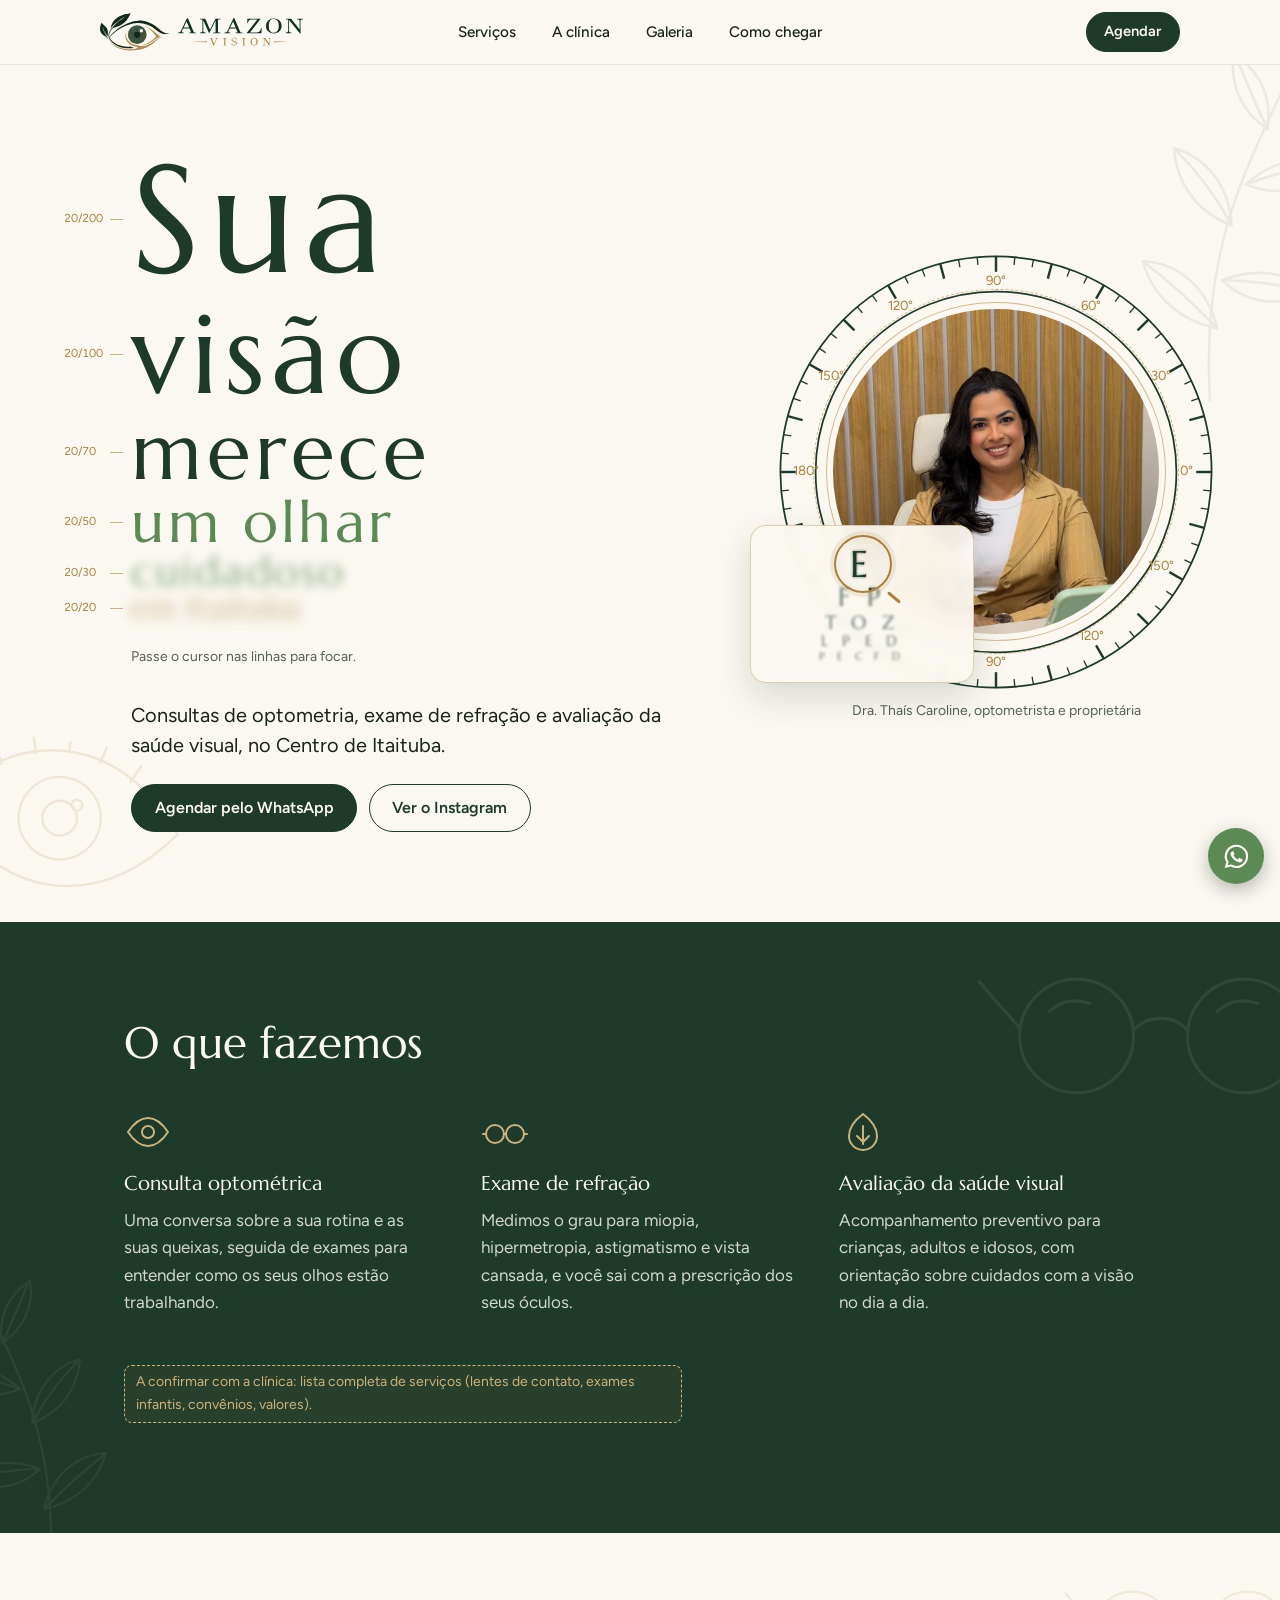
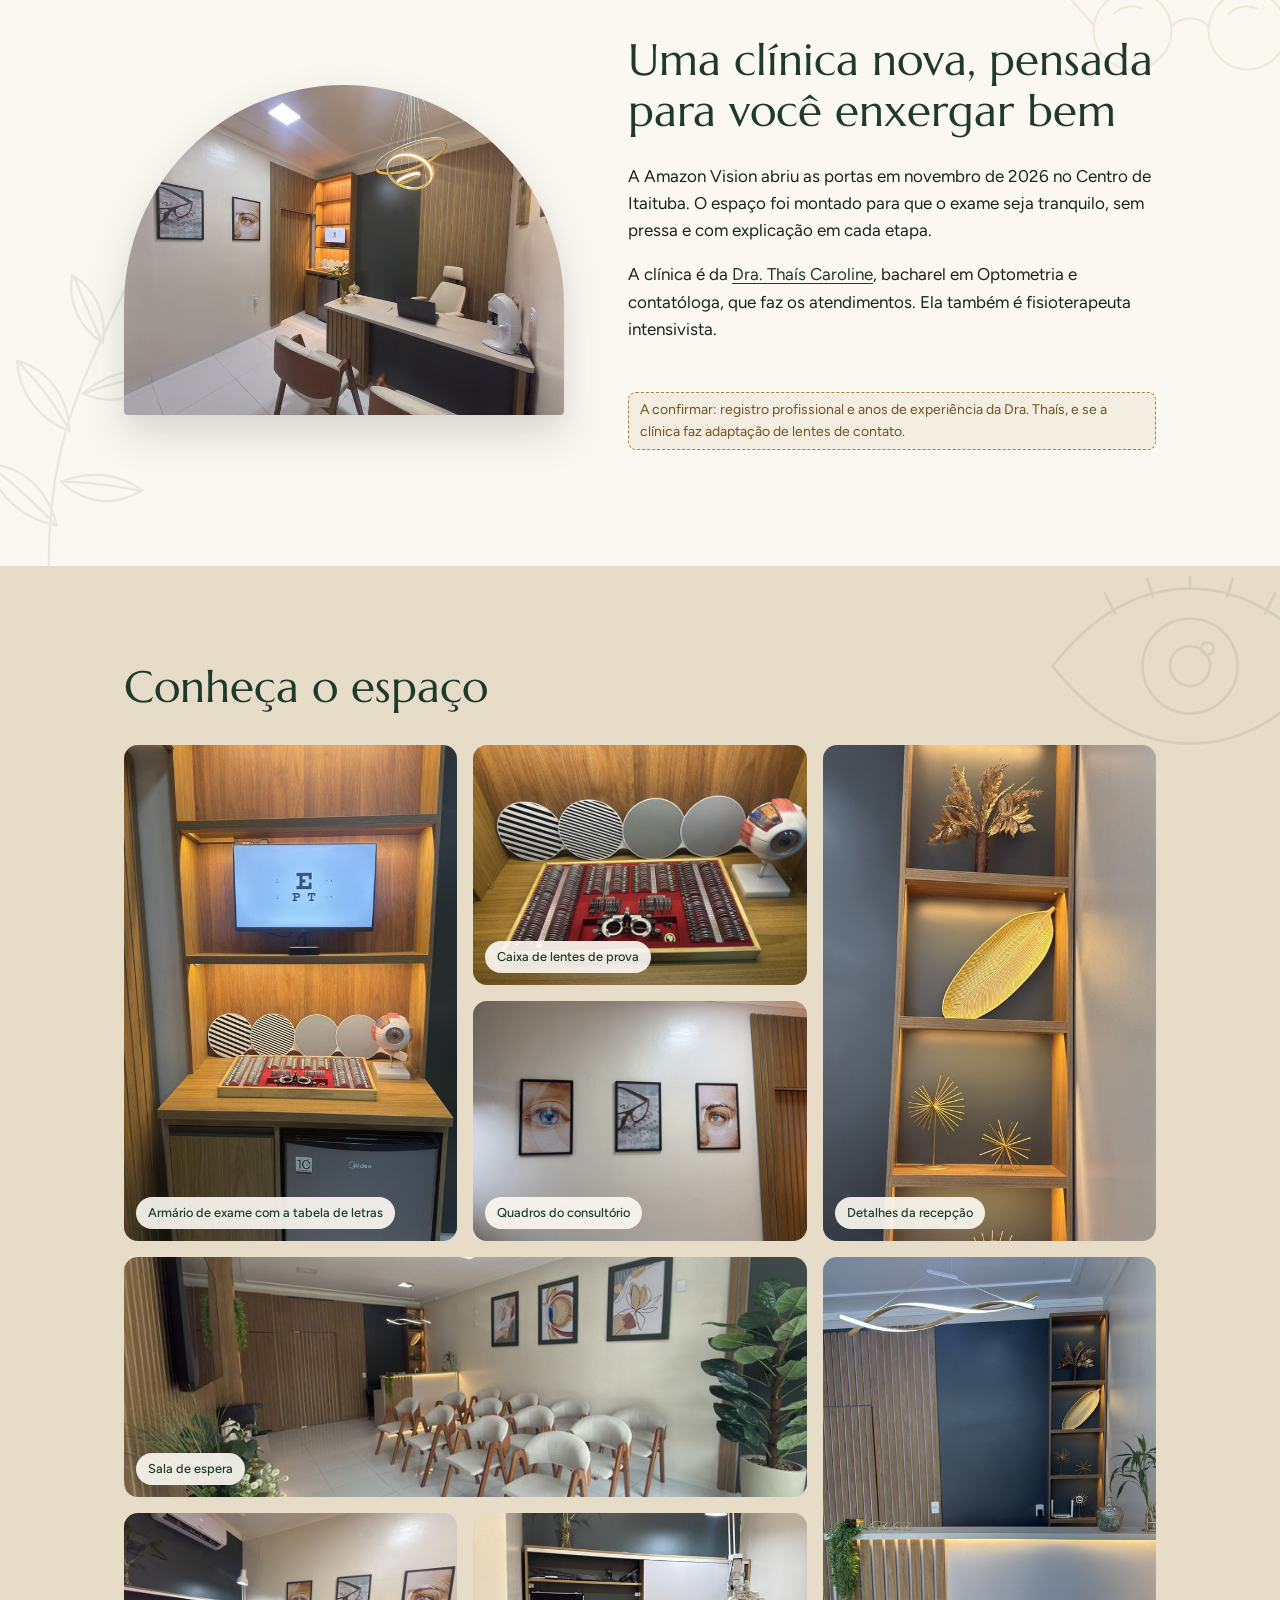
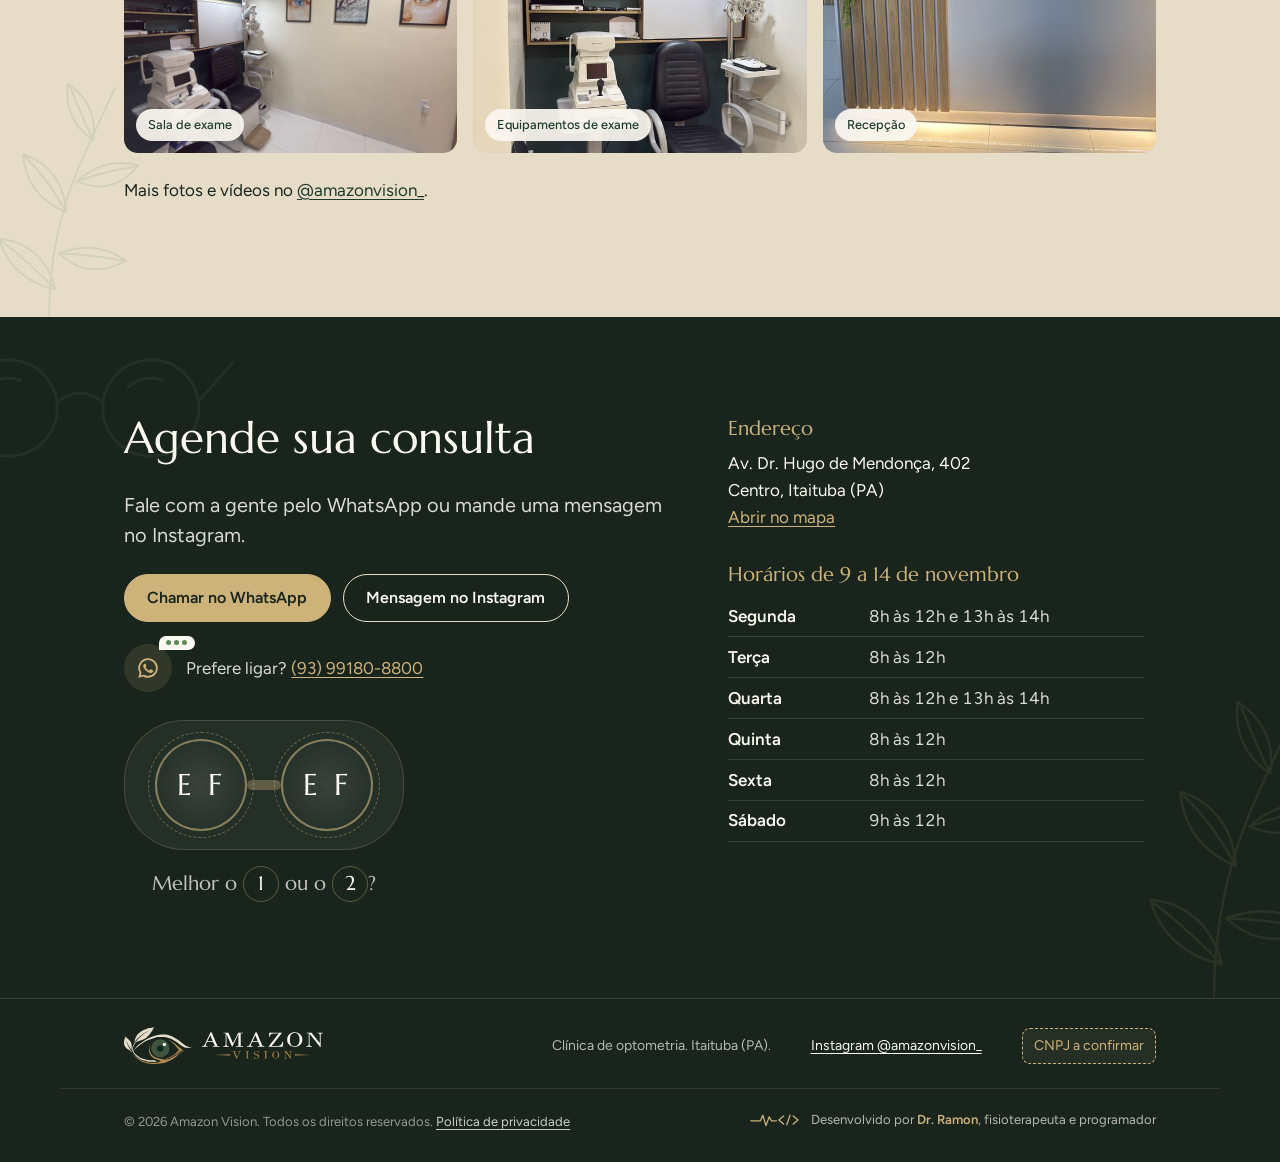
==== commit 7d0b7e3e: "Fotos reais da clínica na seção A clínica e na galeria, com ampliação Co-Authored-By: Claude Opus 5." ====
--- a/index.html
+++ b/index.html
@@ -10,7 +10,7 @@
   <link rel="preconnect" href="https://fonts.gstatic.com" crossorigin>
   <link href="https://fonts.googleapis.com/css2?family=Figtree:wght@400;500;600&family=Marcellus&display=swap" rel="stylesheet">
   <script>document.documentElement.classList.add('js')</script>
-  <link rel="stylesheet" href="styles.css?v=20261112">
+  <link rel="stylesheet" href="styles.css?v=20261114">
   <link rel="icon" type="image/svg+xml" href="img/logo-simbolo.svg">
 </head>
 <body>
@@ -225,9 +225,7 @@
       <span class="deco deco-glasses about-glasses" aria-hidden="true"></span>
       <div class="wrap about-grid">
         <figure data-focus class="photo photo-about">
-          <div class="ph" role="img" aria-label="Espaço reservado para foto">
-            <span>Foto: recepção e consultório (painel de madeira)</span>
-          </div>
+          <img src="img/clinica/consultorio-1600.jpg" srcset="img/clinica/consultorio-800.jpg 800w, img/clinica/consultorio-1600.jpg 1600w" sizes="(min-width: 960px) 45vw, 100vw" width="1600" height="1200" loading="lazy" alt="Consultório da Amazon Vision: mesa de atendimento, cadeiras, armário de madeira iluminado e luminária dourada">
         </figure>
         <div class="about-text">
           <h2 data-focus id="sobre-titulo">Uma clínica nova, pensada para você enxergar bem</h2>
@@ -244,10 +242,54 @@
       <div class="wrap">
         <h2 data-focus id="galeria-titulo">Conheça o espaço</h2>
         <div class="gallery-grid">
-          <figure data-focus class="photo g-tall"><div class="ph" role="img" aria-label="Espaço reservado para foto"><span>Fachada da clínica</span></div></figure>
-          <figure data-focus class="photo"><div class="ph" role="img" aria-label="Espaço reservado para foto"><span>Sala de exame com a tabela de letras</span></div></figure>
-          <figure data-focus class="photo"><div class="ph" role="img" aria-label="Espaço reservado para foto"><span>Recepção</span></div></figure>
-          <figure data-focus class="photo g-wide"><div class="ph" role="img" aria-label="Espaço reservado para foto"><span>Inauguração, 7 de novembro de 2026</span></div></figure>
+          <figure data-focus class="photo g-photo g-tall">
+            <button class="g-open" type="button" data-index="0" aria-label="Ampliar foto: Armário de exame com a tabela de letras">
+              <img src="img/clinica/armario-tabela-de-letras-800.jpg" data-full="img/clinica/armario-tabela-de-letras-1600.jpg" width="600" height="800" loading="lazy" alt="Armário de madeira iluminado com a tabela de letras na tela e a caixa de lentes de prova">
+            </button>
+            <figcaption>Armário de exame com a tabela de letras</figcaption>
+          </figure>
+          <figure data-focus class="photo g-photo">
+            <button class="g-open" type="button" data-index="1" aria-label="Ampliar foto: Caixa de lentes de prova">
+              <img src="img/clinica/caixa-de-lentes-de-prova-800.jpg" data-full="img/clinica/caixa-de-lentes-de-prova-1600.jpg" width="800" height="600" loading="lazy" alt="Caixa de lentes de prova sobre veludo vermelho, armação de testes e um olho anatômico">
+            </button>
+            <figcaption>Caixa de lentes de prova</figcaption>
+          </figure>
+          <figure data-focus class="photo g-photo g-tall">
+            <button class="g-open" type="button" data-index="2" aria-label="Ampliar foto: Detalhes da recepção">
+              <img src="img/clinica/estante-folha-dourada-800.jpg" data-full="img/clinica/estante-folha-dourada-1600.jpg" width="600" height="800" loading="lazy" alt="Estante iluminada com folha dourada e enfeites dourados">
+            </button>
+            <figcaption>Detalhes da recepção</figcaption>
+          </figure>
+          <figure data-focus class="photo g-photo">
+            <button class="g-open" type="button" data-index="3" aria-label="Ampliar foto: Quadros do consultório">
+              <img src="img/clinica/quadros-consultorio-800.jpg" data-full="img/clinica/quadros-consultorio-1600.jpg" width="800" height="600" loading="lazy" alt="Três quadros com fotos de olhos e óculos na parede do consultório">
+            </button>
+            <figcaption>Quadros do consultório</figcaption>
+          </figure>
+          <figure data-focus class="photo g-photo g-wide">
+            <button class="g-open" type="button" data-index="4" aria-label="Ampliar foto: Sala de espera">
+              <img src="img/clinica/sala-de-espera-800.jpg" data-full="img/clinica/sala-de-espera-1600.jpg" width="800" height="600" loading="lazy" alt="Sala de espera ampla e clara, com cadeiras estofadas, plantas e quadros">
+            </button>
+            <figcaption>Sala de espera</figcaption>
+          </figure>
+          <figure data-focus class="photo g-photo g-tall">
+            <button class="g-open" type="button" data-index="5" aria-label="Ampliar foto: Recepção">
+              <img src="img/clinica/recepcao-800.jpg" data-full="img/clinica/recepcao-1600.jpg" width="600" height="800" loading="lazy" alt="Balcão de recepção com iluminação embutida e painel de madeira">
+            </button>
+            <figcaption>Recepção</figcaption>
+          </figure>
+          <figure data-focus class="photo g-photo">
+            <button class="g-open" type="button" data-index="6" aria-label="Ampliar foto: Sala de exame">
+              <img src="img/clinica/sala-de-exame-800.jpg" data-full="img/clinica/sala-de-exame-1600.jpg" width="800" height="600" loading="lazy" alt="Sala de exame com autorrefrator, cadeira e quadros de olhos">
+            </button>
+            <figcaption>Sala de exame</figcaption>
+          </figure>
+          <figure data-focus class="photo g-photo">
+            <button class="g-open" type="button" data-index="7" aria-label="Ampliar foto: Equipamentos de exame">
+              <img src="img/clinica/autorrefrator-800.jpg" data-full="img/clinica/autorrefrator-1600.jpg" width="600" height="800" loading="lazy" alt="Autorrefrator, cadeira de exame e coluna de equipamentos">
+            </button>
+            <figcaption>Equipamentos de exame</figcaption>
+          </figure>
         </div>
         <p class="gallery-more">Mais fotos e vídeos no <a href="https://www.instagram.com/amazonvision_/" target="_blank" rel="noopener">@amazonvision_</a>.</p>
       </div>
@@ -328,10 +370,18 @@
     </div>
   </footer>
 
+  <dialog class="lightbox" aria-label="Foto ampliada">
+    <img class="lb-img" src="" alt="">
+    <p class="lb-cap"></p>
+    <button class="lb-btn lb-prev" type="button" aria-label="Foto anterior">&#8249;</button>
+    <button class="lb-btn lb-next" type="button" aria-label="Próxima foto">&#8250;</button>
+    <button class="lb-btn lb-close" type="button" aria-label="Fechar">&times;</button>
+  </dialog>
+
   <a class="wa-float js-whatsapp" href="#visite" aria-label="Agendar pelo WhatsApp">
     <svg viewBox="0 0 32 32" aria-hidden="true"><path fill="currentColor" d="M16 3a13 13 0 0 0-11.2 19.6L3 29l6.6-1.7A13 13 0 1 0 16 3zm0 23.6a10.6 10.6 0 0 1-5.4-1.5l-.4-.2-3.9 1 1-3.8-.2-.4A10.6 10.6 0 1 1 16 26.6zm5.8-7.9c-.3-.2-1.9-.9-2.2-1s-.5-.2-.7.2-.8 1-1 1.2-.4.2-.7.1a8.7 8.7 0 0 1-4.3-3.8c-.3-.6.3-.5.9-1.7.1-.2 0-.4 0-.5l-1-2.4c-.3-.6-.5-.5-.7-.5h-.6a1.2 1.2 0 0 0-.9.4 3.7 3.7 0 0 0-1.1 2.7 6.4 6.4 0 0 0 1.3 3.4 14.6 14.6 0 0 0 5.6 5c2.1.9 2.9 1 4 .8a3.4 3.4 0 0 0 2.2-1.6 2.8 2.8 0 0 0 .2-1.6c-.1-.1-.3-.2-.6-.3z"/></svg>
   </a>
 
-  <script src="main.js?v=20261112"></script>
+  <script src="main.js?v=20261114"></script>
 </body>
 </html>
--- a/styles.css
+++ b/styles.css
@@ -646,3 +646,39 @@
 /* Letters inside the "1 ou 2?" lenses change every cycle */
 .ph-l { font-style: normal; transition: opacity .25s ease; }
 .ph-l.is-swapping { opacity: 0; }
+
+
+/* ---------- Real clinic photos ---------- */
+.photo-about img { display: block; width: 100%; height: auto; aspect-ratio: 4 / 3; object-fit: cover; border-radius: var(--radius-photo); box-shadow: 0 18px 40px rgba(30, 58, 43, .18); }
+.gallery-grid { grid-auto-flow: dense; }
+.g-photo { position: relative; margin: 0; overflow: hidden; border-radius: 14px; min-height: 220px; }
+.g-open { all: unset; display: block; width: 100%; height: 100%; cursor: zoom-in; }
+.g-open:focus-visible { outline: 3px solid var(--gold); outline-offset: -3px; }
+.g-photo img { display: block; width: 100%; height: 100%; object-fit: cover; transition: transform .6s ease; }
+.g-photo:hover img { transform: scale(1.04); }
+.g-photo figcaption {
+  position: absolute; left: .75rem; bottom: .75rem; max-width: calc(100% - 1.5rem);
+  padding: .35rem .75rem; border-radius: 999px; pointer-events: none;
+  background: rgba(251, 248, 241, .92); color: var(--forest); font-size: .8rem; font-weight: 500;
+}
+@media (max-width: 719px) {
+  .g-photo { min-height: 0; border-radius: 10px; }
+  .g-photo figcaption { left: .45rem; bottom: .45rem; font-size: .68rem; padding: .25rem .55rem; }
+  .photo-about img { aspect-ratio: 16 / 11; border-radius: 120px 120px 14px 14px; }
+}
+
+/* Lightbox */
+.lightbox { border: 0; padding: 0; background: transparent; max-width: 100vw; max-height: 100vh; width: 100vw; height: 100vh; }
+.lightbox::backdrop { background: rgba(10, 20, 14, .92); }
+.lightbox[open] { display: grid; place-items: center; }
+.lb-img { max-width: min(92vw, 1400px); max-height: 82vh; border-radius: 10px; box-shadow: 0 20px 60px rgba(0, 0, 0, .5); }
+.lb-cap { position: absolute; left: 0; right: 0; bottom: 3vh; margin: 0 auto; text-align: center; color: var(--paper); font-size: .95rem; max-width: none; }
+.lb-btn {
+  position: absolute; width: 3rem; height: 3rem; border-radius: 50%; border: 1px solid rgba(251, 248, 241, .35);
+  background: rgba(251, 248, 241, .08); color: var(--paper); font-size: 1.8rem; line-height: 1; cursor: pointer;
+}
+.lb-btn:hover { background: rgba(251, 248, 241, .2); }
+.lb-prev { left: 2vw; top: 50%; transform: translateY(-50%); }
+.lb-next { right: 2vw; top: 50%; transform: translateY(-50%); }
+.lb-close { right: 2vw; top: 2vh; }
+@media (prefers-reduced-motion: reduce) { .g-photo img { transition: none; } }
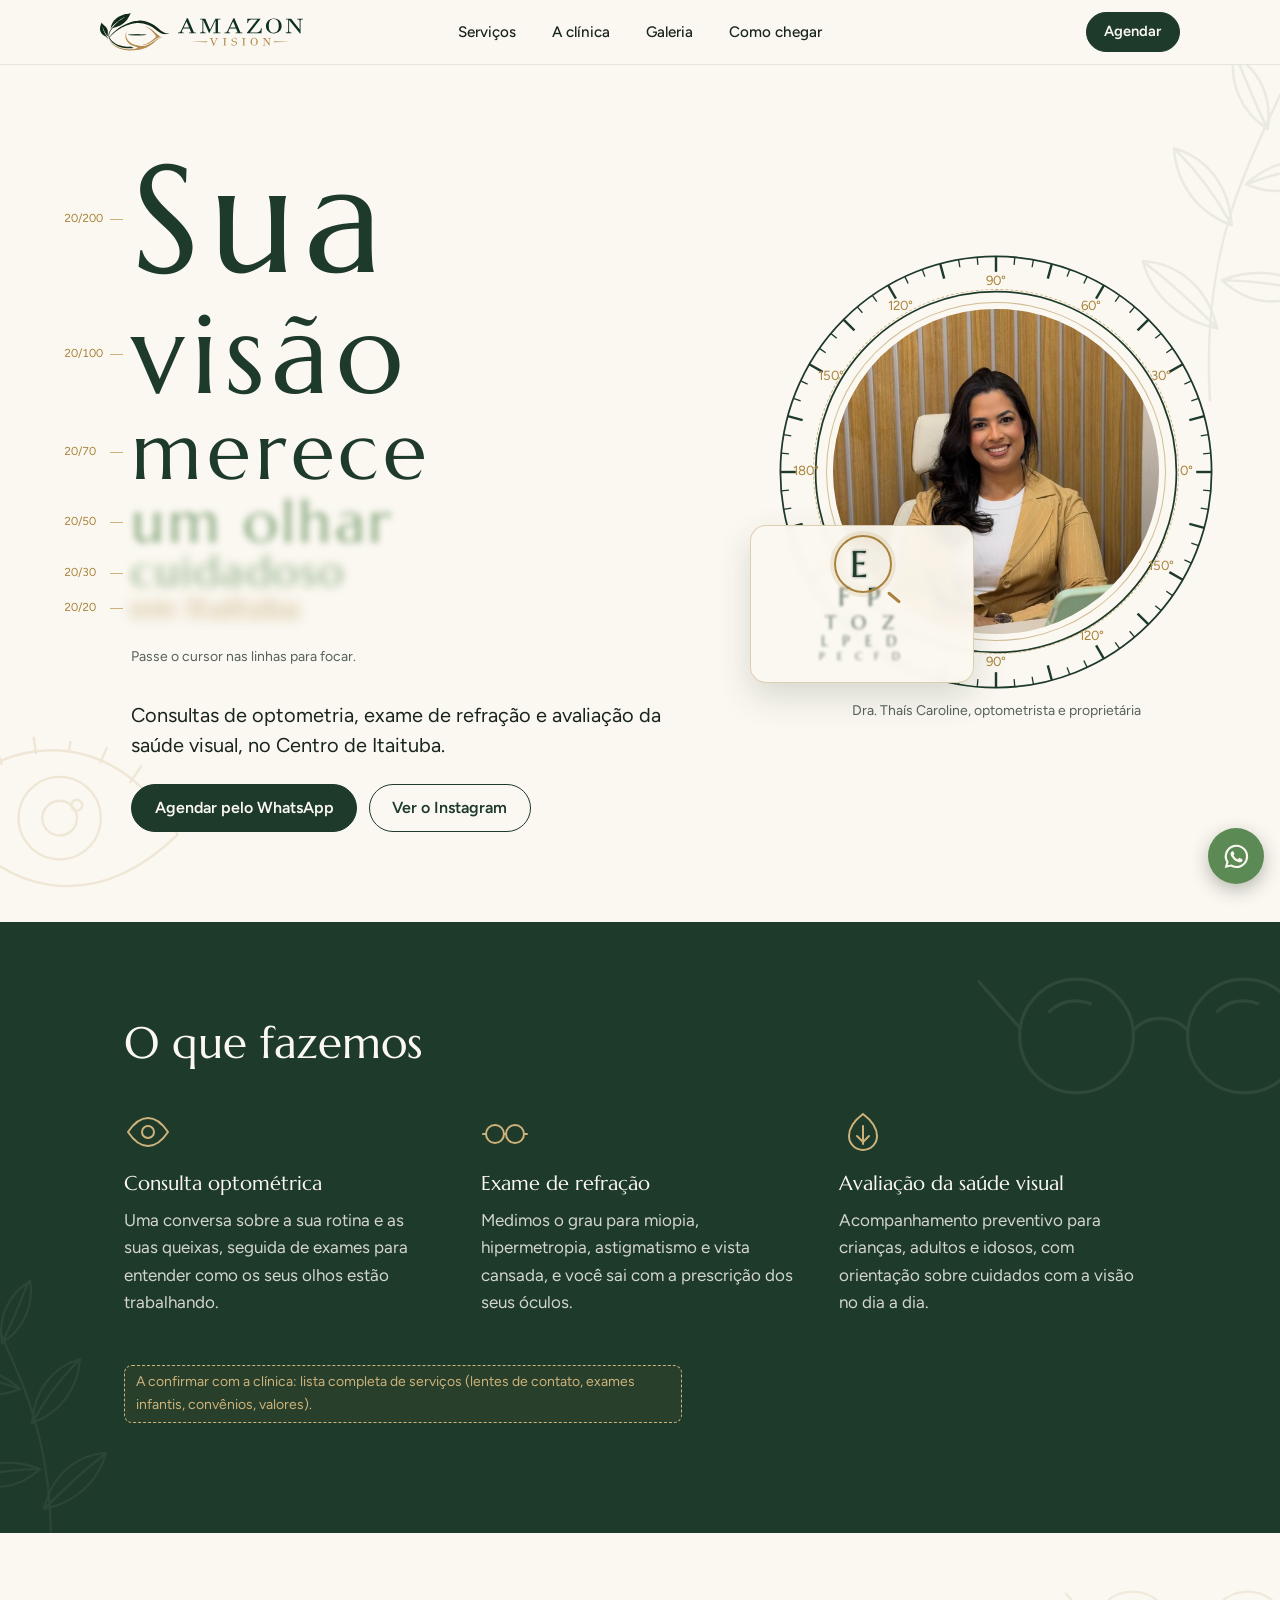
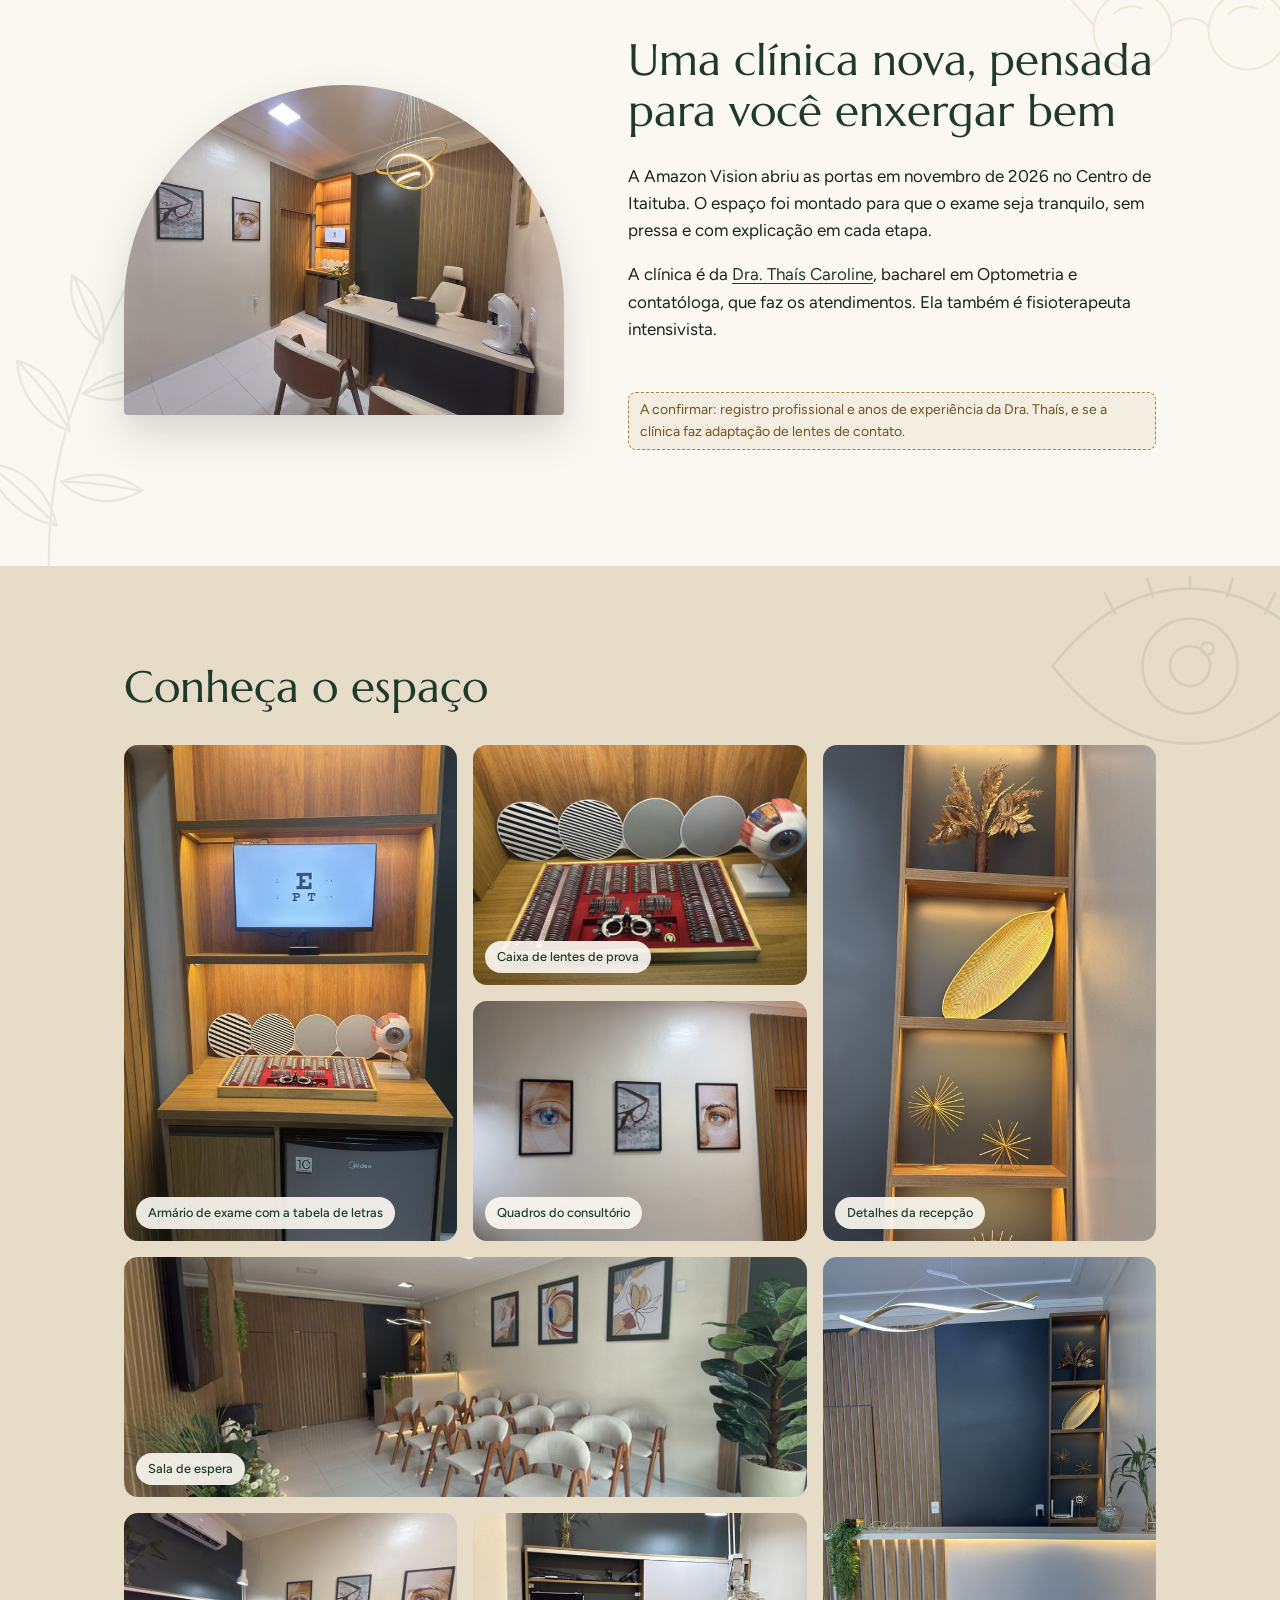
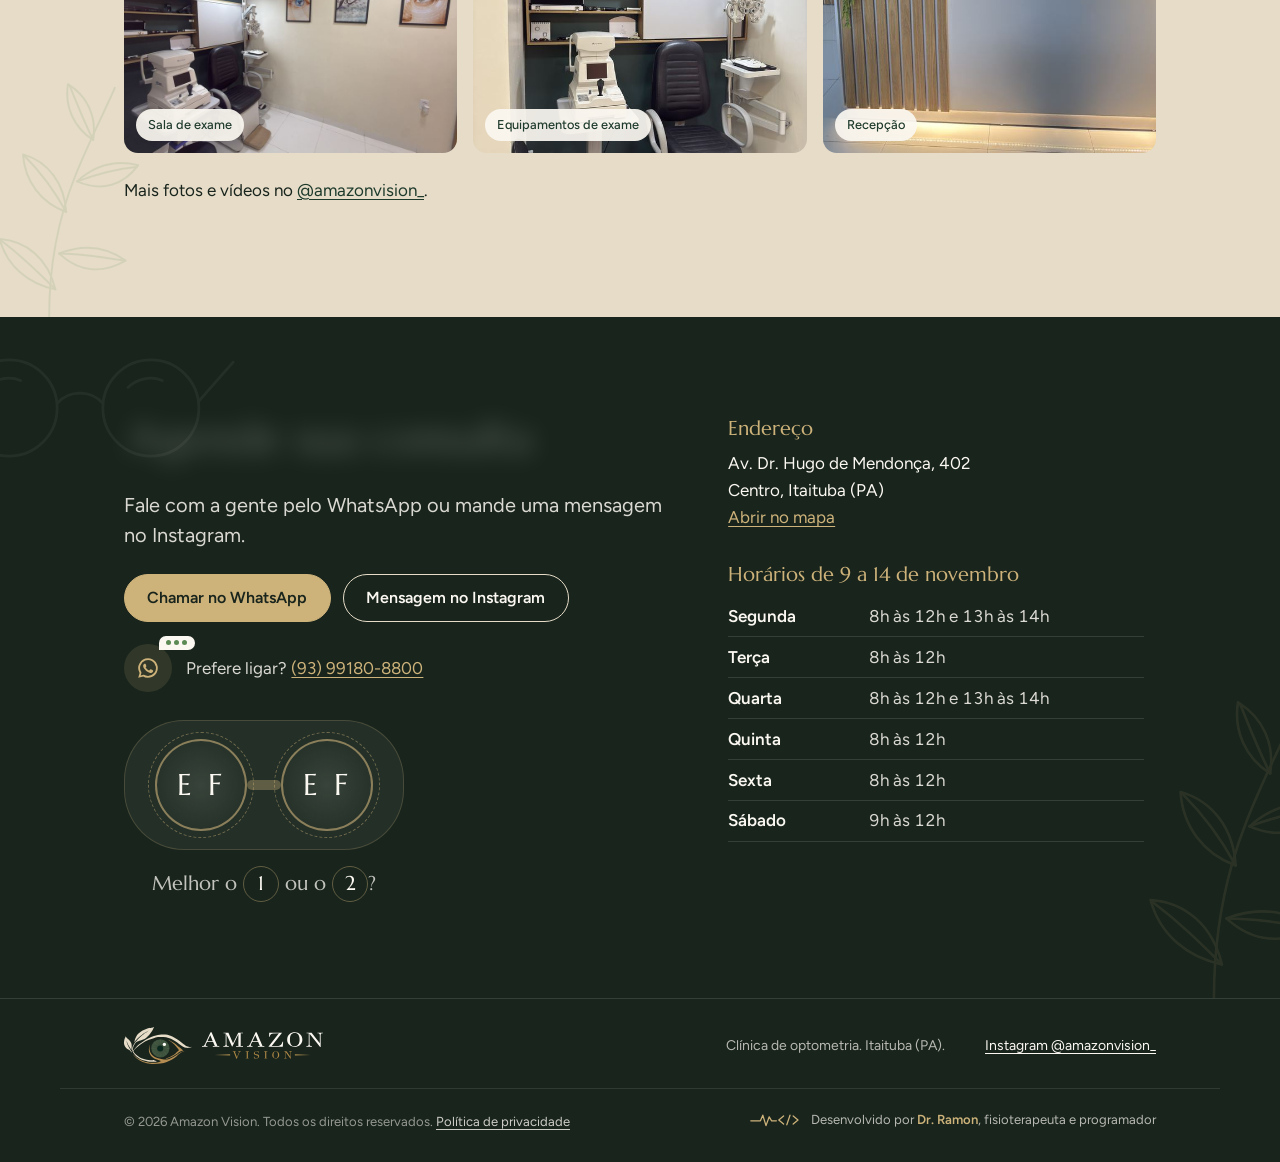
==== commit eab5776e: "Remove aviso de CNPJ do rodapé Co-Authored-By: Claude Opus 5.5 <noreply@anthropic.com>" ====
--- a/index.html
+++ b/index.html
@@ -357,7 +357,6 @@
       </div>
       <p>Clínica de optometria. Itaituba (PA).</p>
       <p><a href="https://www.instagram.com/amazonvision_/" target="_blank" rel="noopener">Instagram @amazonvision_</a></p>
-      <p class="placeholder placeholder-dark">CNPJ a confirmar</p>
     </div>
     <div class="wrap footer-bottom">
       <p>© <span class="js-year">2026</span> Amazon Vision. Todos os direitos reservados. <a href="politica-de-privacidade.html">Política de privacidade</a></p>
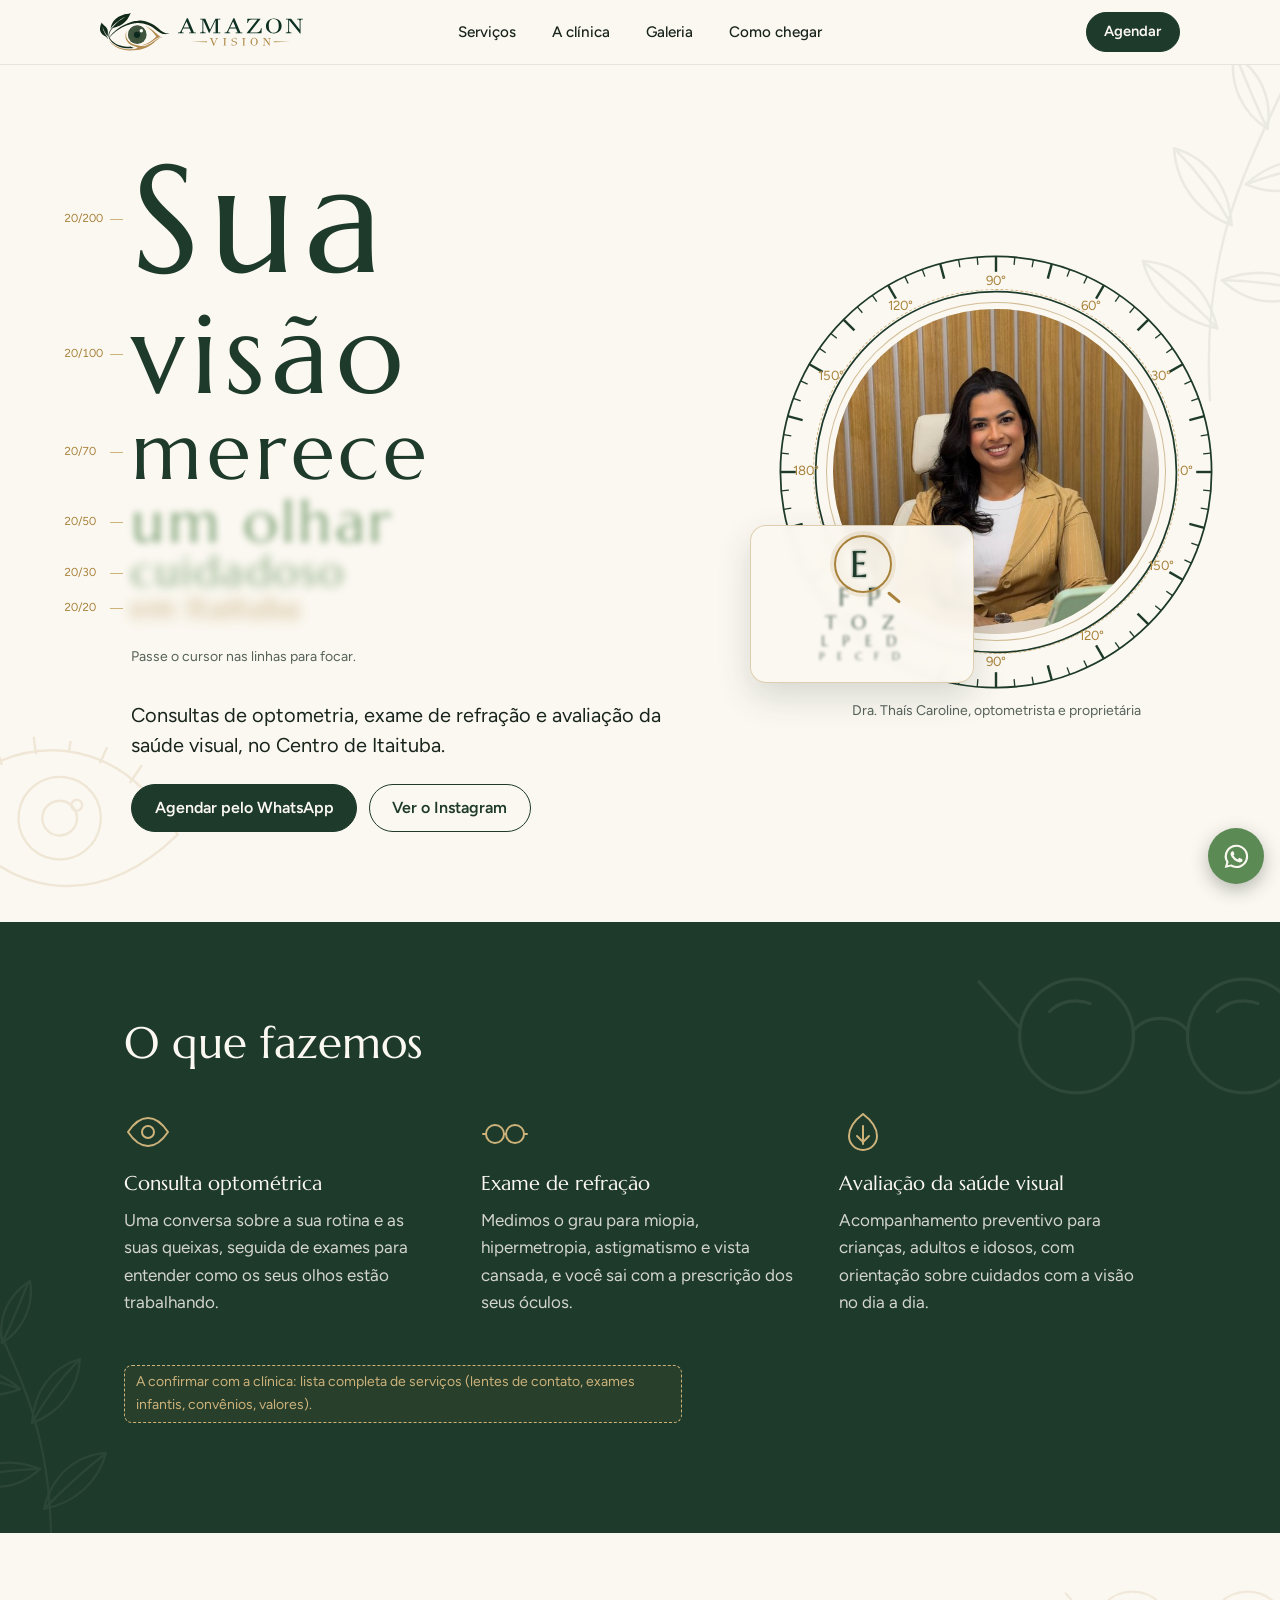
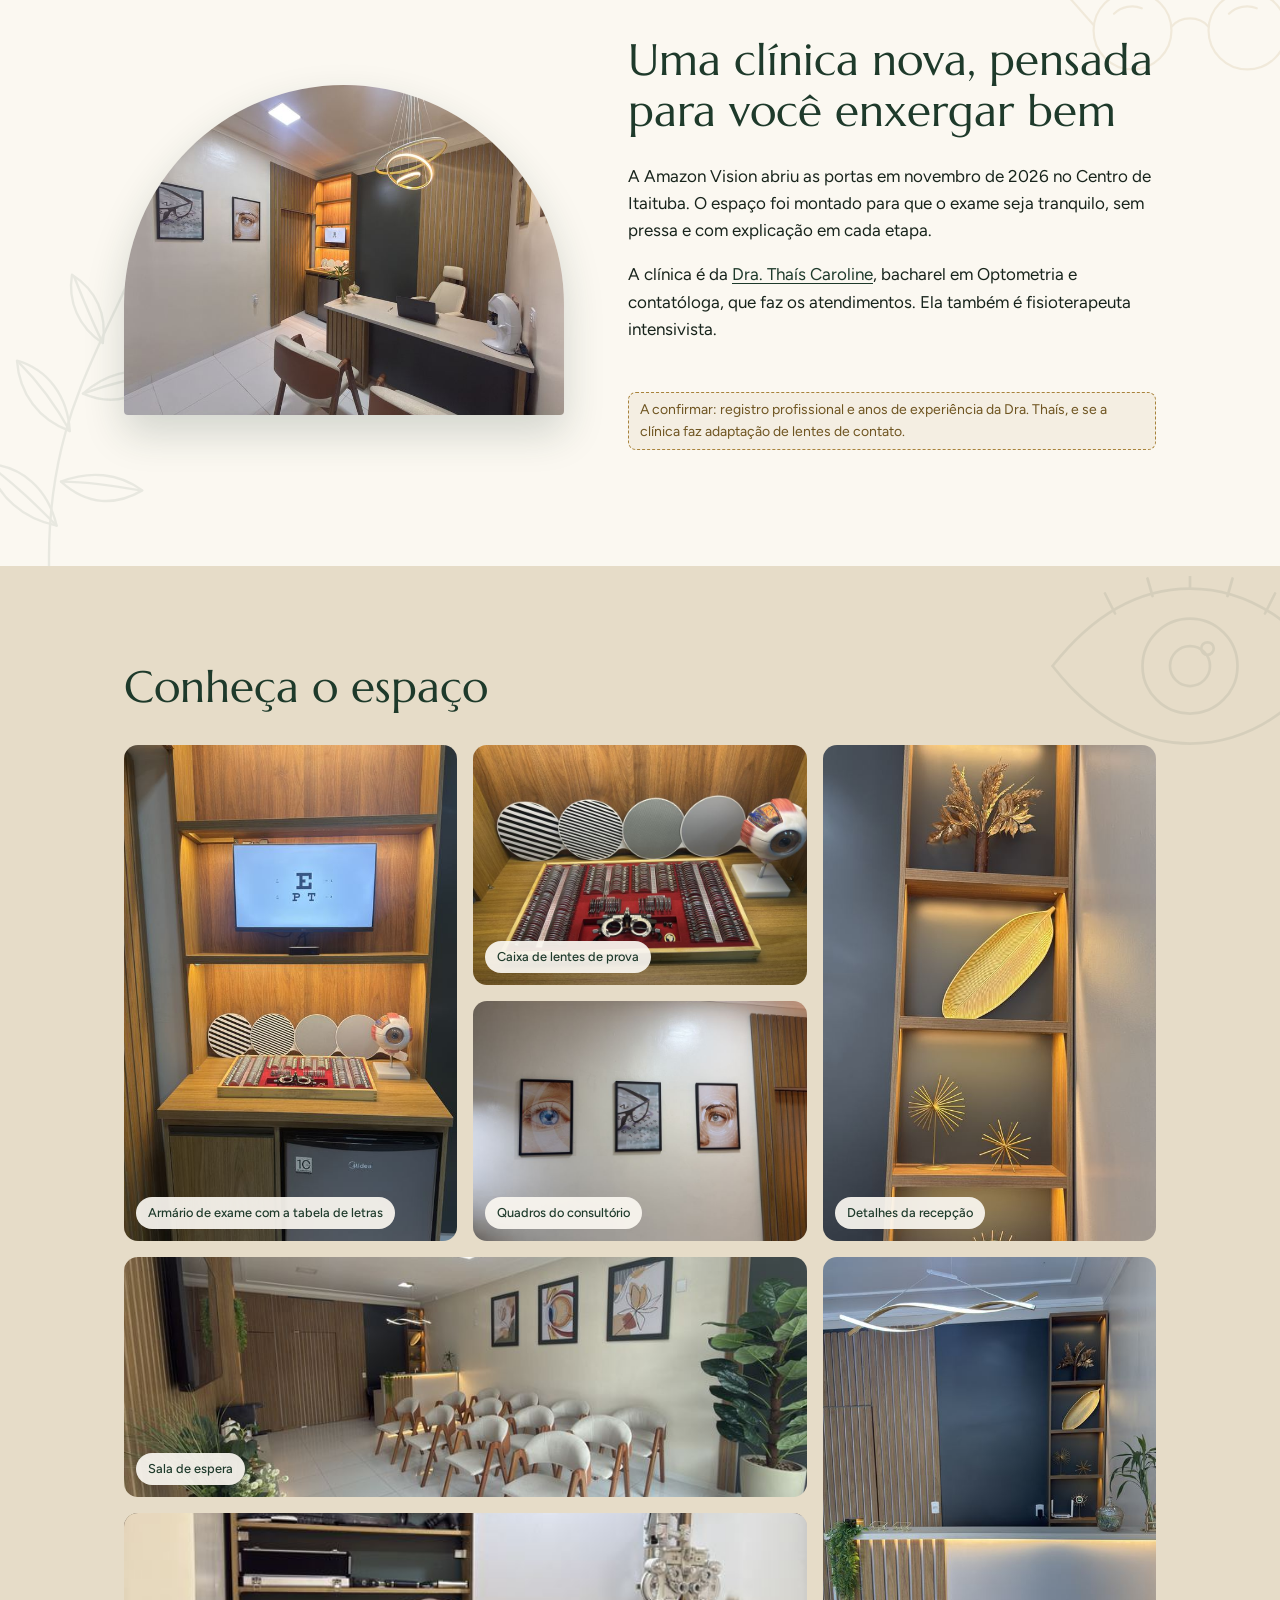
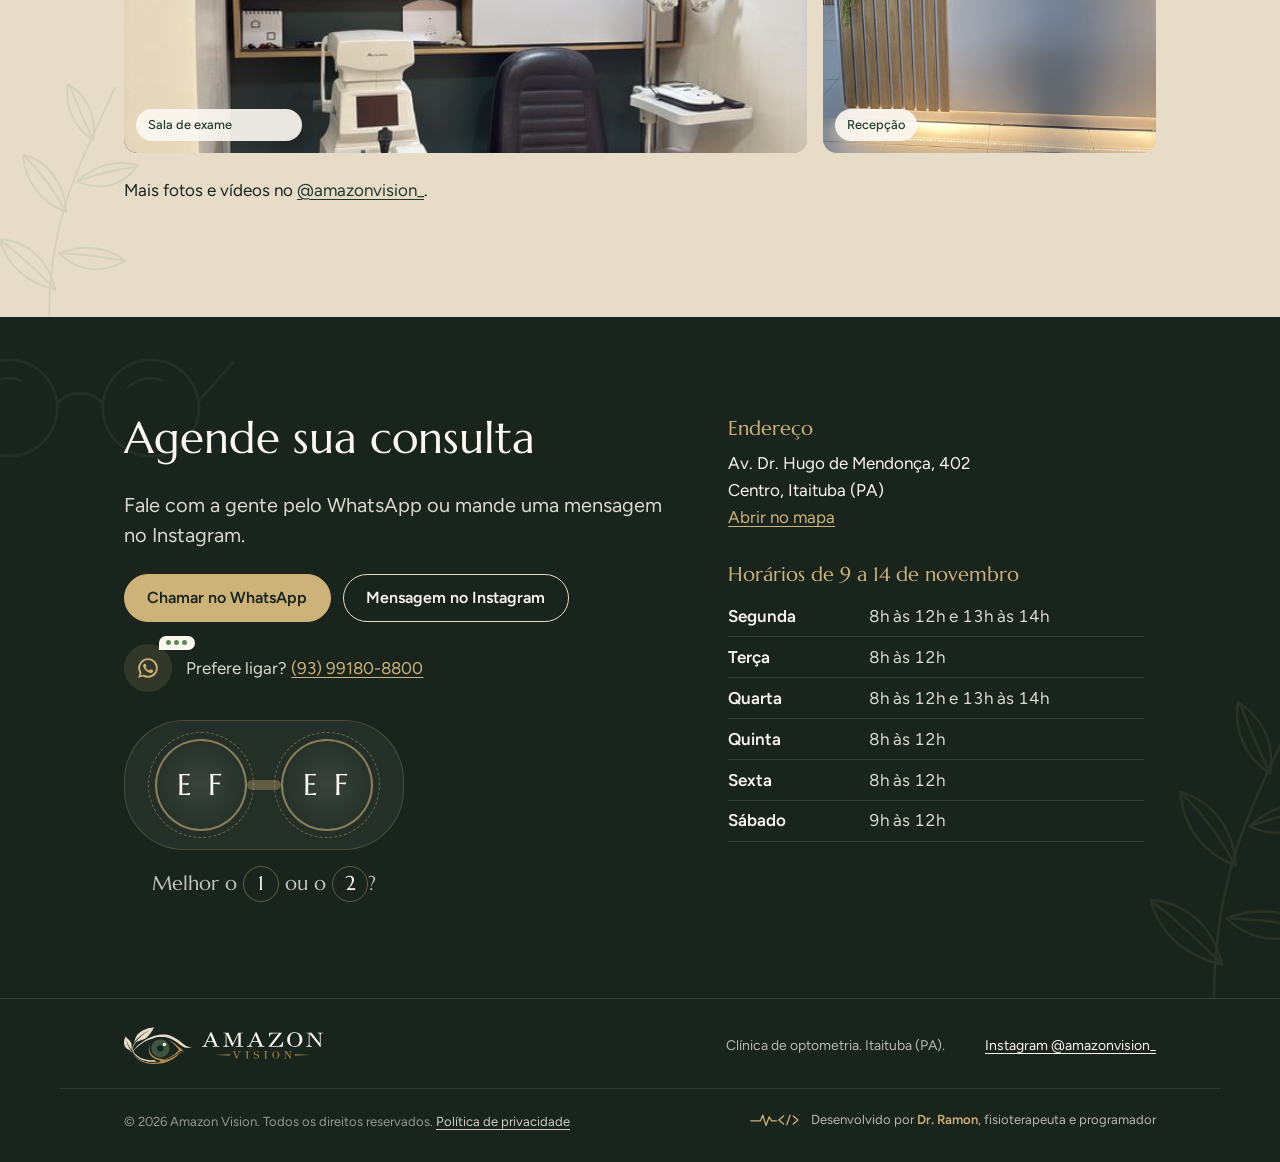
==== commit 021ad388: "Galeria: sala de exame e equipamentos num quadro que alterna as fotos Co-Authored-By: Claude Opus 5." ====
--- a/index.html
+++ b/index.html
@@ -10,7 +10,7 @@
   <link rel="preconnect" href="https://fonts.gstatic.com" crossorigin>
   <link href="https://fonts.googleapis.com/css2?family=Figtree:wght@400;500;600&family=Marcellus&display=swap" rel="stylesheet">
   <script>document.documentElement.classList.add('js')</script>
-  <link rel="stylesheet" href="styles.css?v=20261114">
+  <link rel="stylesheet" href="styles.css?v=20261114b">
   <link rel="icon" type="image/svg+xml" href="img/logo-simbolo.svg">
 </head>
 <body>
@@ -278,17 +278,12 @@
             </button>
             <figcaption>Recepção</figcaption>
           </figure>
-          <figure data-focus class="photo g-photo">
-            <button class="g-open" type="button" data-index="6" aria-label="Ampliar foto: Sala de exame">
-              <img src="img/clinica/sala-de-exame-800.jpg" data-full="img/clinica/sala-de-exame-1600.jpg" width="800" height="600" loading="lazy" alt="Sala de exame com autorrefrator, cadeira e quadros de olhos">
-            </button>
-            <figcaption>Sala de exame</figcaption>
-          </figure>
-          <figure data-focus class="photo g-photo">
-            <button class="g-open" type="button" data-index="7" aria-label="Ampliar foto: Equipamentos de exame">
-              <img src="img/clinica/autorrefrator-800.jpg" data-full="img/clinica/autorrefrator-1600.jpg" width="600" height="800" loading="lazy" alt="Autorrefrator, cadeira de exame e coluna de equipamentos">
-            </button>
-            <figcaption>Equipamentos de exame</figcaption>
+          <figure data-focus class="photo g-photo g-wide g-swap">
+            <button class="g-open" type="button" data-index="6" aria-label="Ampliar fotos: Sala de exame e equipamentos">
+              <img src="img/clinica/sala-de-exame-800.jpg" data-full="img/clinica/sala-de-exame-1600.jpg" data-cap="Sala de exame" width="800" height="600" loading="lazy" alt="Sala de exame com autorrefrator, cadeira e quadros de olhos">
+              <img class="swap-b" src="img/clinica/autorrefrator-800.jpg" data-full="img/clinica/autorrefrator-1600.jpg" data-cap="Equipamentos de exame" width="600" height="800" loading="lazy" alt="Autorrefrator, cadeira de exame e coluna de equipamentos">
+            </button>
+            <figcaption><span class="cap-a">Sala de exame</span><span class="cap-b">Equipamentos de exame</span></figcaption>
           </figure>
         </div>
         <p class="gallery-more">Mais fotos e vídeos no <a href="https://www.instagram.com/amazonvision_/" target="_blank" rel="noopener">@amazonvision_</a>.</p>
@@ -381,6 +376,6 @@
     <svg viewBox="0 0 32 32" aria-hidden="true"><path fill="currentColor" d="M16 3a13 13 0 0 0-11.2 19.6L3 29l6.6-1.7A13 13 0 1 0 16 3zm0 23.6a10.6 10.6 0 0 1-5.4-1.5l-.4-.2-3.9 1 1-3.8-.2-.4A10.6 10.6 0 1 1 16 26.6zm5.8-7.9c-.3-.2-1.9-.9-2.2-1s-.5-.2-.7.2-.8 1-1 1.2-.4.2-.7.1a8.7 8.7 0 0 1-4.3-3.8c-.3-.6.3-.5.9-1.7.1-.2 0-.4 0-.5l-1-2.4c-.3-.6-.5-.5-.7-.5h-.6a1.2 1.2 0 0 0-.9.4 3.7 3.7 0 0 0-1.1 2.7 6.4 6.4 0 0 0 1.3 3.4 14.6 14.6 0 0 0 5.6 5c2.1.9 2.9 1 4 .8a3.4 3.4 0 0 0 2.2-1.6 2.8 2.8 0 0 0 .2-1.6c-.1-.1-.3-.2-.6-.3z"/></svg>
   </a>
 
-  <script src="main.js?v=20261114"></script>
+  <script src="main.js?v=20261114b"></script>
 </body>
 </html>
--- a/styles.css
+++ b/styles.css
@@ -682,3 +682,17 @@
 .lb-next { right: 2vw; top: 50%; transform: translateY(-50%); }
 .lb-close { right: 2vw; top: 2vh; }
 @media (prefers-reduced-motion: reduce) { .g-photo img { transition: none; } }
+
+/* Gallery tile that alternates two photos (exam room + equipment) */
+.g-swap .g-open { position: relative; }
+.g-swap .swap-b { position: absolute; inset: 0; animation: swap-fade 10s ease-in-out infinite; }
+.g-swap figcaption { display: grid; }
+.g-swap figcaption span { grid-area: 1 / 1; white-space: nowrap; }
+.g-swap .cap-a { animation: swap-fade-out 10s ease-in-out infinite; }
+.g-swap .cap-b { opacity: 0; animation: swap-fade 10s ease-in-out infinite; }
+@keyframes swap-fade { 0%, 42% { opacity: 0; } 50%, 92% { opacity: 1; } 100% { opacity: 0; } }
+@keyframes swap-fade-out { 0%, 42% { opacity: 1; } 50%, 92% { opacity: 0; } 100% { opacity: 1; } }
+@media (prefers-reduced-motion: reduce) {
+  .g-swap .swap-b, .g-swap .cap-b { animation: none; opacity: 0; }
+  .g-swap .cap-a { animation: none; }
+}
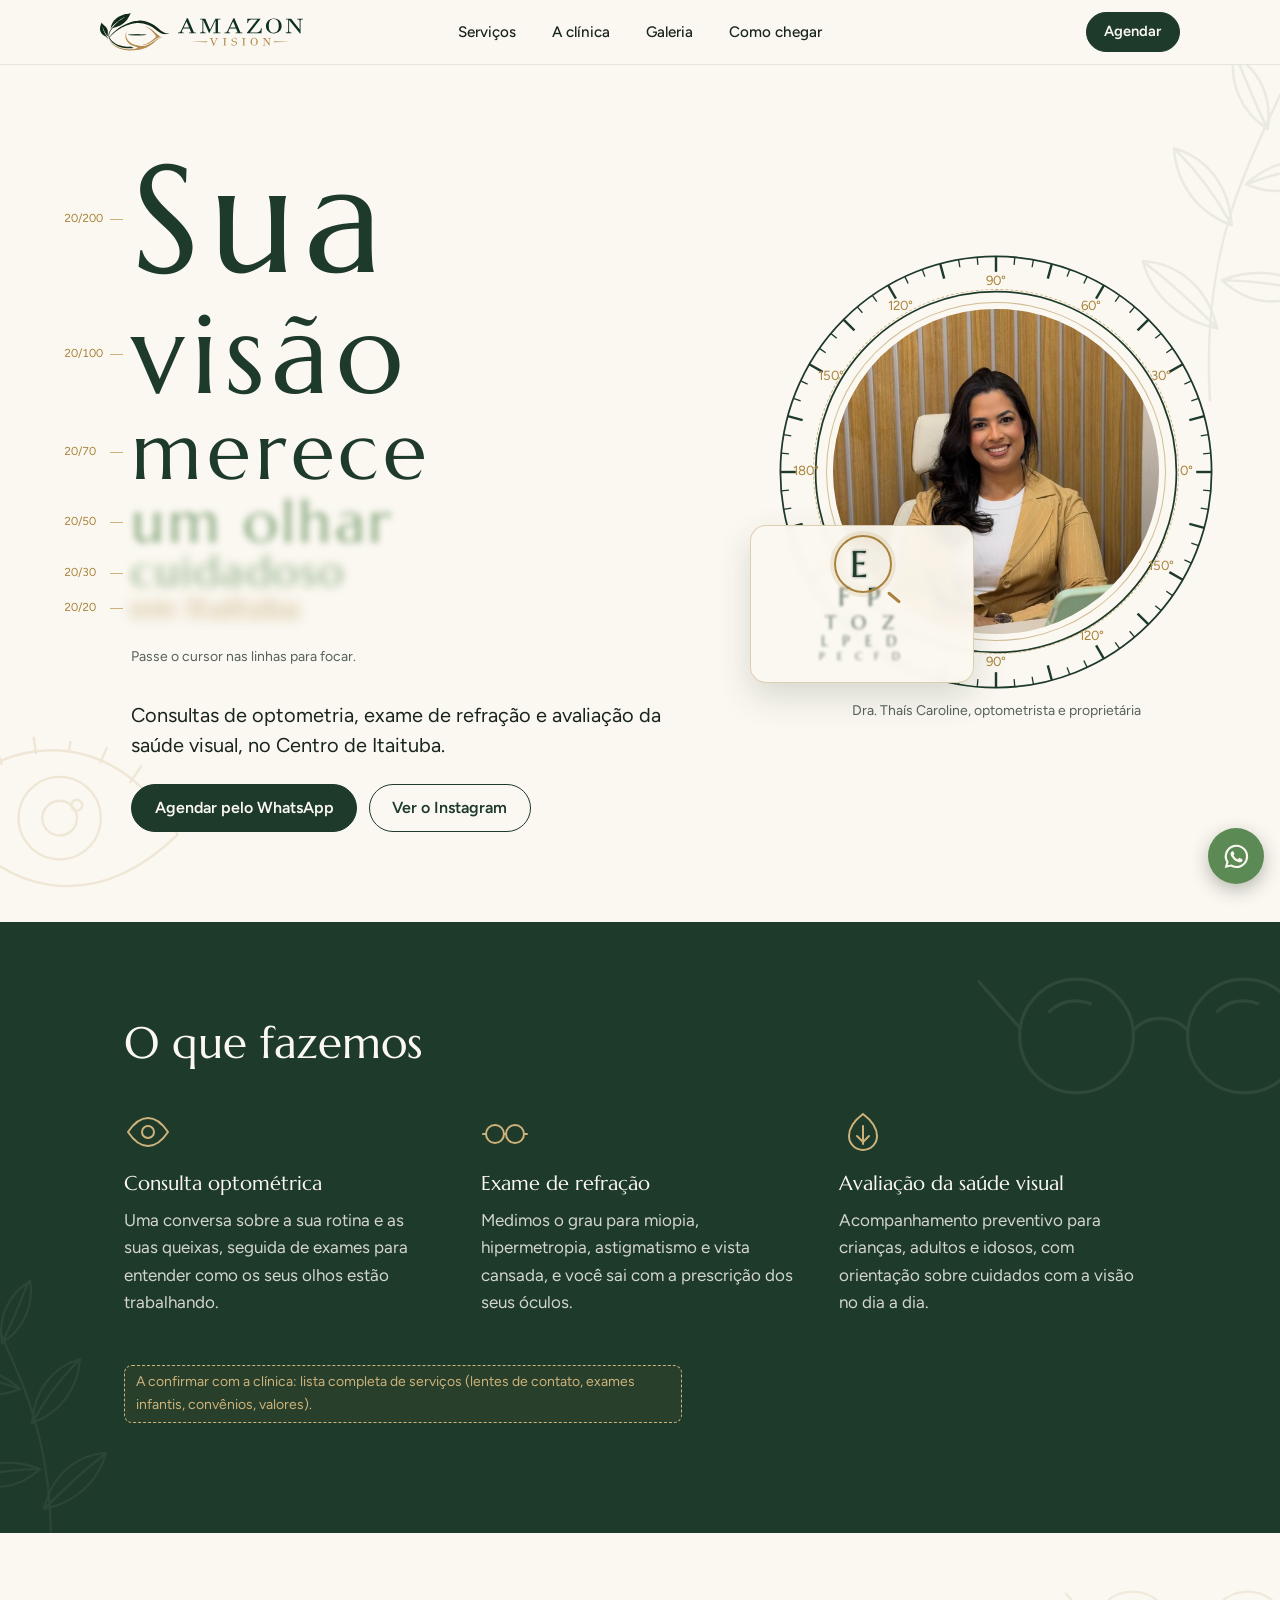
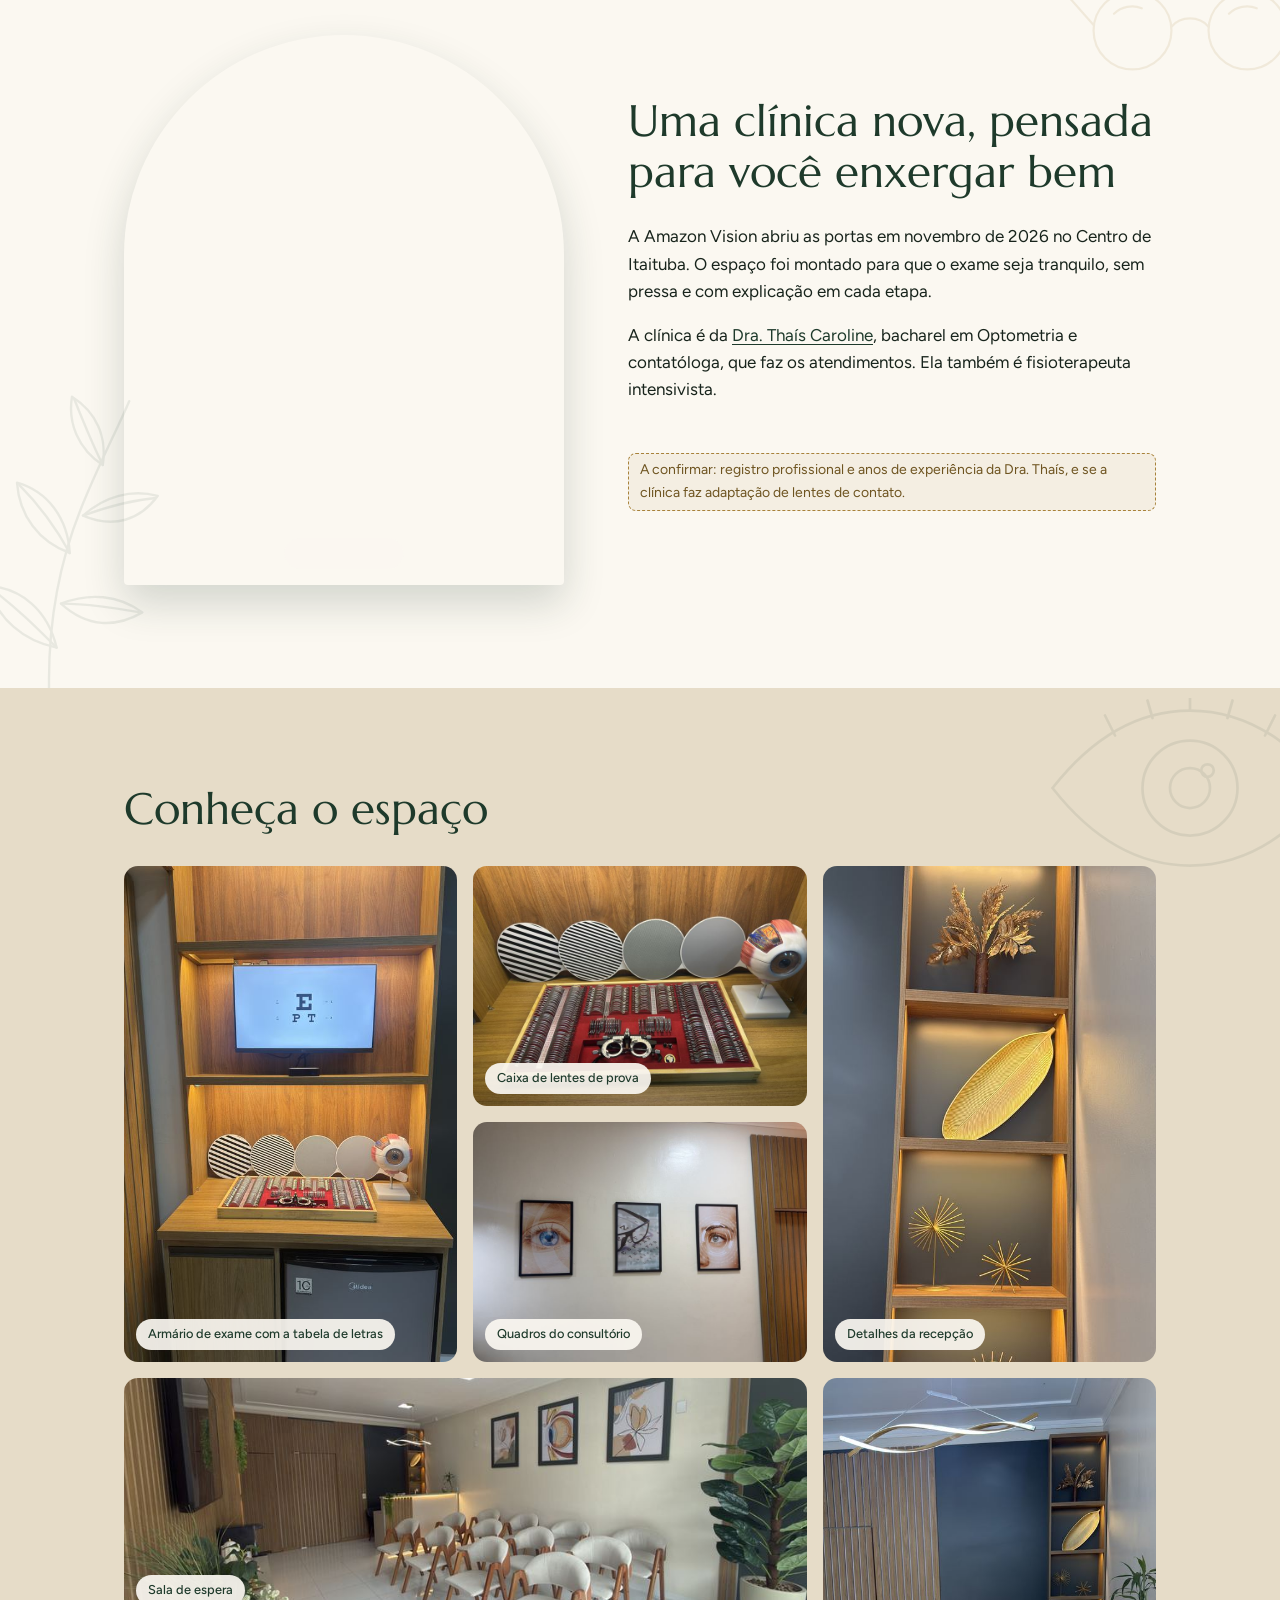
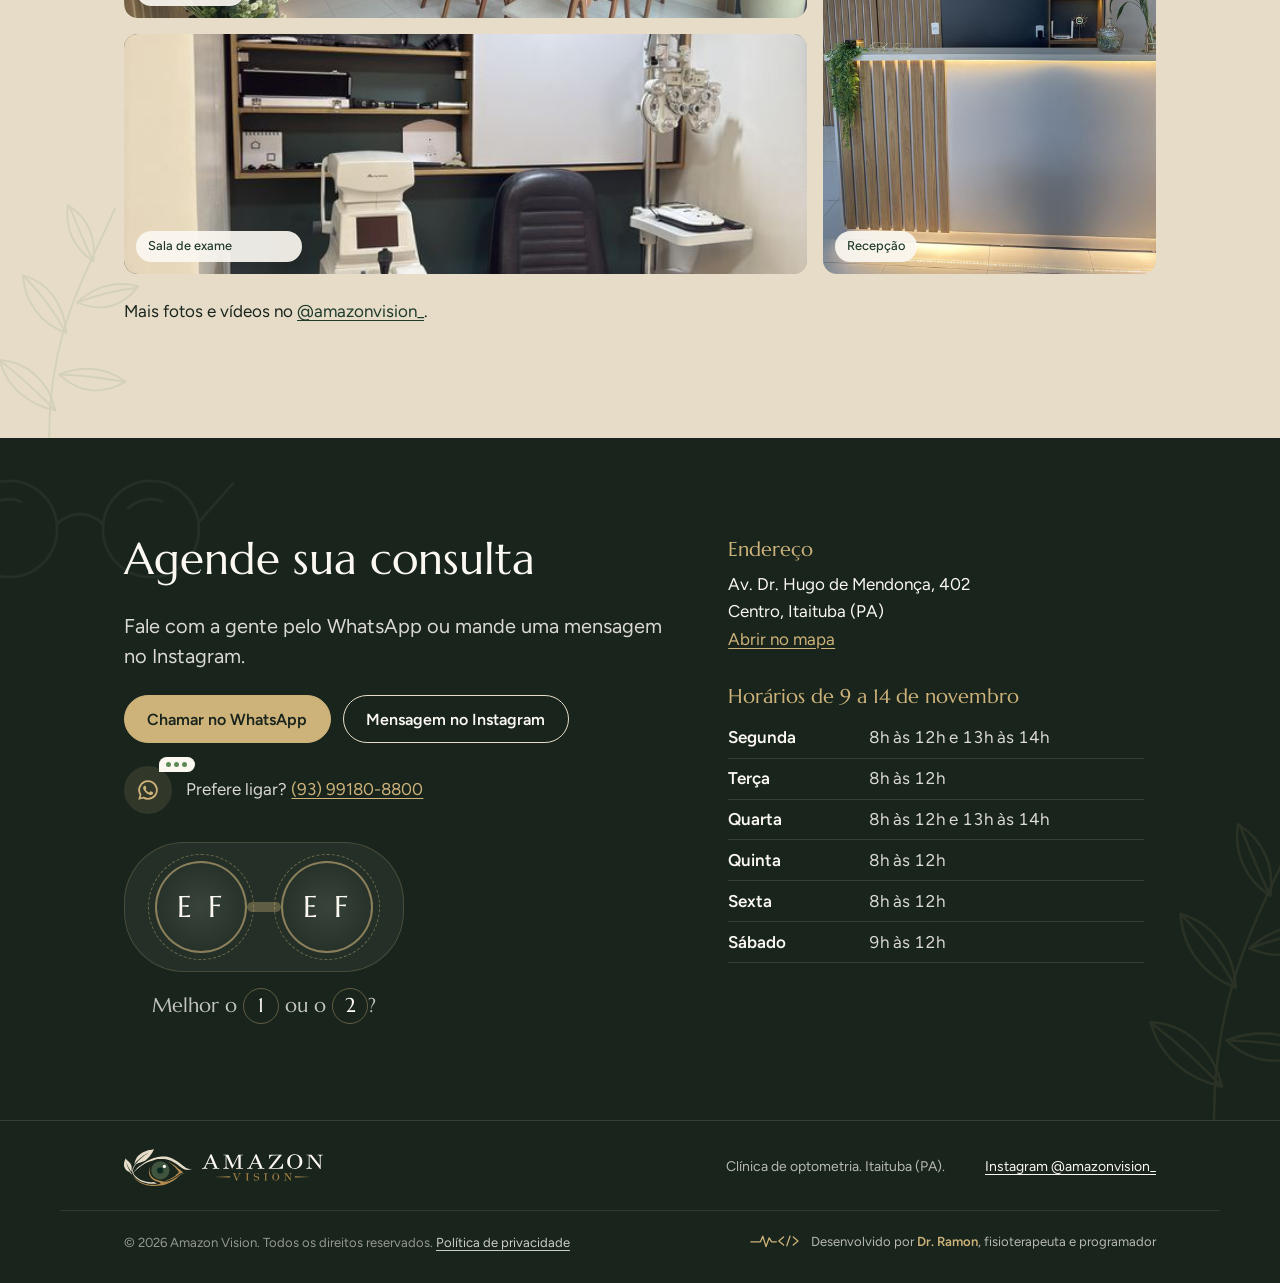
==== commit fe2c9f2d: "A clínica: fachada de dia, à noite e consultório se alternando Co-Authored-By: Claude Opus 5.5 <nore" ====
--- a/index.html
+++ b/index.html
@@ -10,7 +10,7 @@
   <link rel="preconnect" href="https://fonts.gstatic.com" crossorigin>
   <link href="https://fonts.googleapis.com/css2?family=Figtree:wght@400;500;600&family=Marcellus&display=swap" rel="stylesheet">
   <script>document.documentElement.classList.add('js')</script>
-  <link rel="stylesheet" href="styles.css?v=20261114b">
+  <link rel="stylesheet" href="styles.css?v=20261114c">
   <link rel="icon" type="image/svg+xml" href="img/logo-simbolo.svg">
 </head>
 <body>
@@ -224,8 +224,11 @@
       <span class="deco deco-leaves about-leaves" aria-hidden="true"></span>
       <span class="deco deco-glasses about-glasses" aria-hidden="true"></span>
       <div class="wrap about-grid">
-        <figure data-focus class="photo photo-about">
-          <img src="img/clinica/consultorio-1600.jpg" srcset="img/clinica/consultorio-800.jpg 800w, img/clinica/consultorio-1600.jpg 1600w" sizes="(min-width: 960px) 45vw, 100vw" width="1600" height="1200" loading="lazy" alt="Consultório da Amazon Vision: mesa de atendimento, cadeiras, armário de madeira iluminado e luminária dourada">
+        <figure data-focus class="photo photo-about about-cycle">
+          <img src="img/clinica/fachada-dia-1600.jpg" srcset="img/clinica/fachada-dia-800.jpg 800w, img/clinica/fachada-dia-1600.jpg 1448w" sizes="(min-width: 960px) 40vw, 100vw" width="1086" height="1448" loading="lazy" alt="Fachada da Amazon Vision durante o dia, com o letreiro do logo sobre painel branco e entrada de vidro">
+          <img src="img/clinica/fachada-noite-1600.jpg" srcset="img/clinica/fachada-noite-800.jpg 800w, img/clinica/fachada-noite-1600.jpg 1402w" sizes="(min-width: 960px) 40vw, 100vw" width="1122" height="1402" loading="lazy" alt="Fachada da Amazon Vision à noite, com letreiro dourado iluminado sobre painel verde">
+          <img src="img/clinica/consultorio-1600.jpg" srcset="img/clinica/consultorio-800.jpg 800w, img/clinica/consultorio-1600.jpg 1600w" sizes="(min-width: 960px) 40vw, 100vw" width="1600" height="1200" loading="lazy" alt="Consultório da Amazon Vision: mesa de atendimento, cadeiras, armário de madeira iluminado e luminária dourada">
+          <figcaption><span>Fachada</span><span>Fachada à noite</span><span>Consultório</span></figcaption>
         </figure>
         <div class="about-text">
           <h2 data-focus id="sobre-titulo">Uma clínica nova, pensada para você enxergar bem</h2>
--- a/styles.css
+++ b/styles.css
@@ -696,3 +696,23 @@
   .g-swap .swap-b, .g-swap .cap-b { animation: none; opacity: 0; }
   .g-swap .cap-a { animation: none; }
 }
+
+/* "Uma clínica nova": facade by day, facade at night and the office, alternating */
+.about-cycle { position: relative; aspect-ratio: 4 / 5; border-radius: var(--radius-photo); overflow: hidden; box-shadow: 0 18px 40px rgba(30, 58, 43, .18); max-width: 460px; justify-self: center; width: 100%; }
+.about-cycle img { position: absolute; inset: 0; width: 100%; height: 100%; aspect-ratio: auto; object-fit: cover; border-radius: 0; box-shadow: none; opacity: 0; animation: about-cycle 18s ease-in-out infinite; }
+.about-cycle img:nth-of-type(1) { object-position: 50% 30%; }
+.about-cycle img:nth-of-type(2) { object-position: 50% 30%; animation-delay: -12s; }
+.about-cycle img:nth-of-type(3) { animation-delay: -6s; }
+.about-cycle figcaption { position: absolute; left: 50%; bottom: 1rem; transform: translateX(-50%); display: grid; padding: .35rem .85rem; border-radius: 999px; background: rgba(251, 248, 241, .92); color: var(--forest); font-size: .8rem; font-weight: 500; }
+.about-cycle figcaption span { grid-area: 1 / 1; text-align: center; white-space: nowrap; opacity: 0; animation: about-cycle 18s ease-in-out infinite; }
+.about-cycle figcaption span:nth-child(2) { animation-delay: -12s; }
+.about-cycle figcaption span:nth-child(3) { animation-delay: -6s; }
+@keyframes about-cycle { 0%, 30% { opacity: 1; } 35%, 95% { opacity: 0; } 100% { opacity: 1; } }
+@media (max-width: 719px) {
+  .about-cycle { aspect-ratio: 4 / 5; border-radius: 140px 140px 14px 14px; }
+  .about-cycle img { aspect-ratio: auto; border-radius: 0; }
+}
+@media (prefers-reduced-motion: reduce) {
+  .about-cycle img, .about-cycle figcaption span { animation: none; }
+  .about-cycle img:nth-of-type(1), .about-cycle figcaption span:nth-child(1) { opacity: 1; }
+}
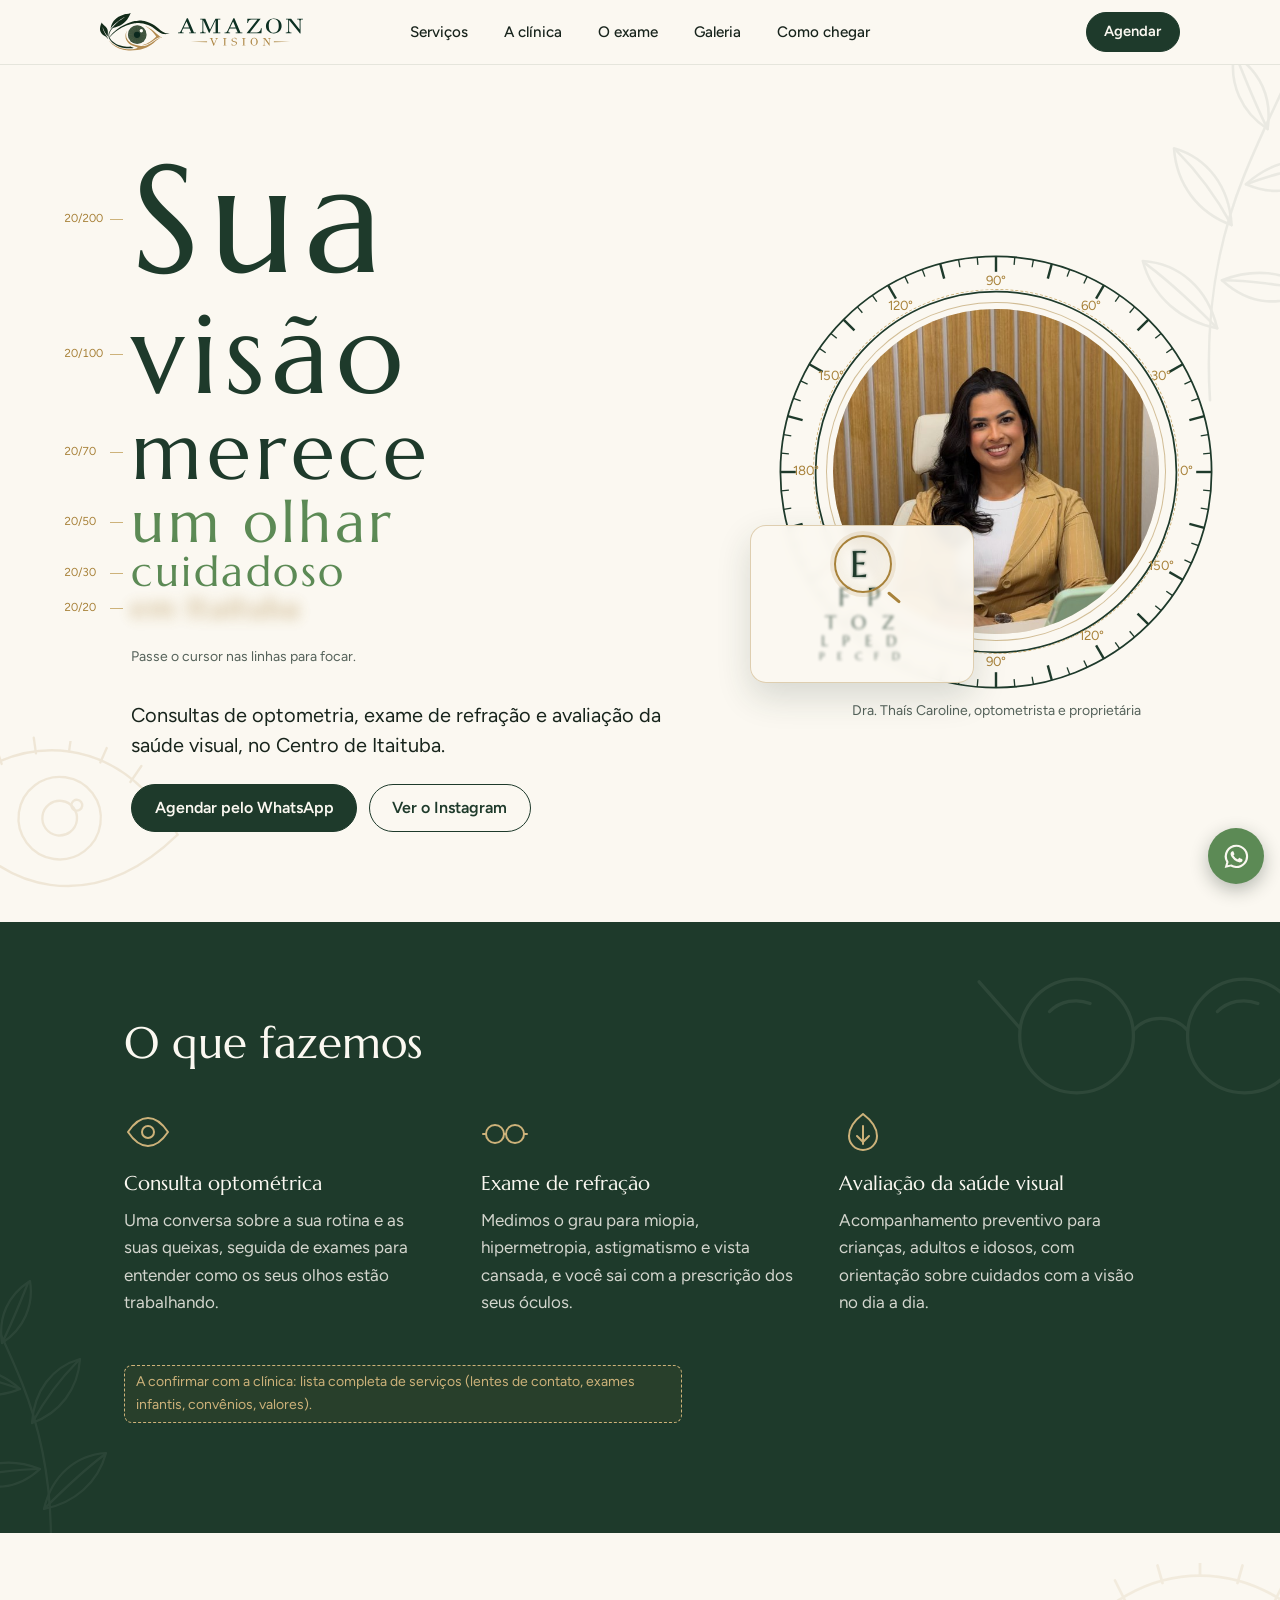
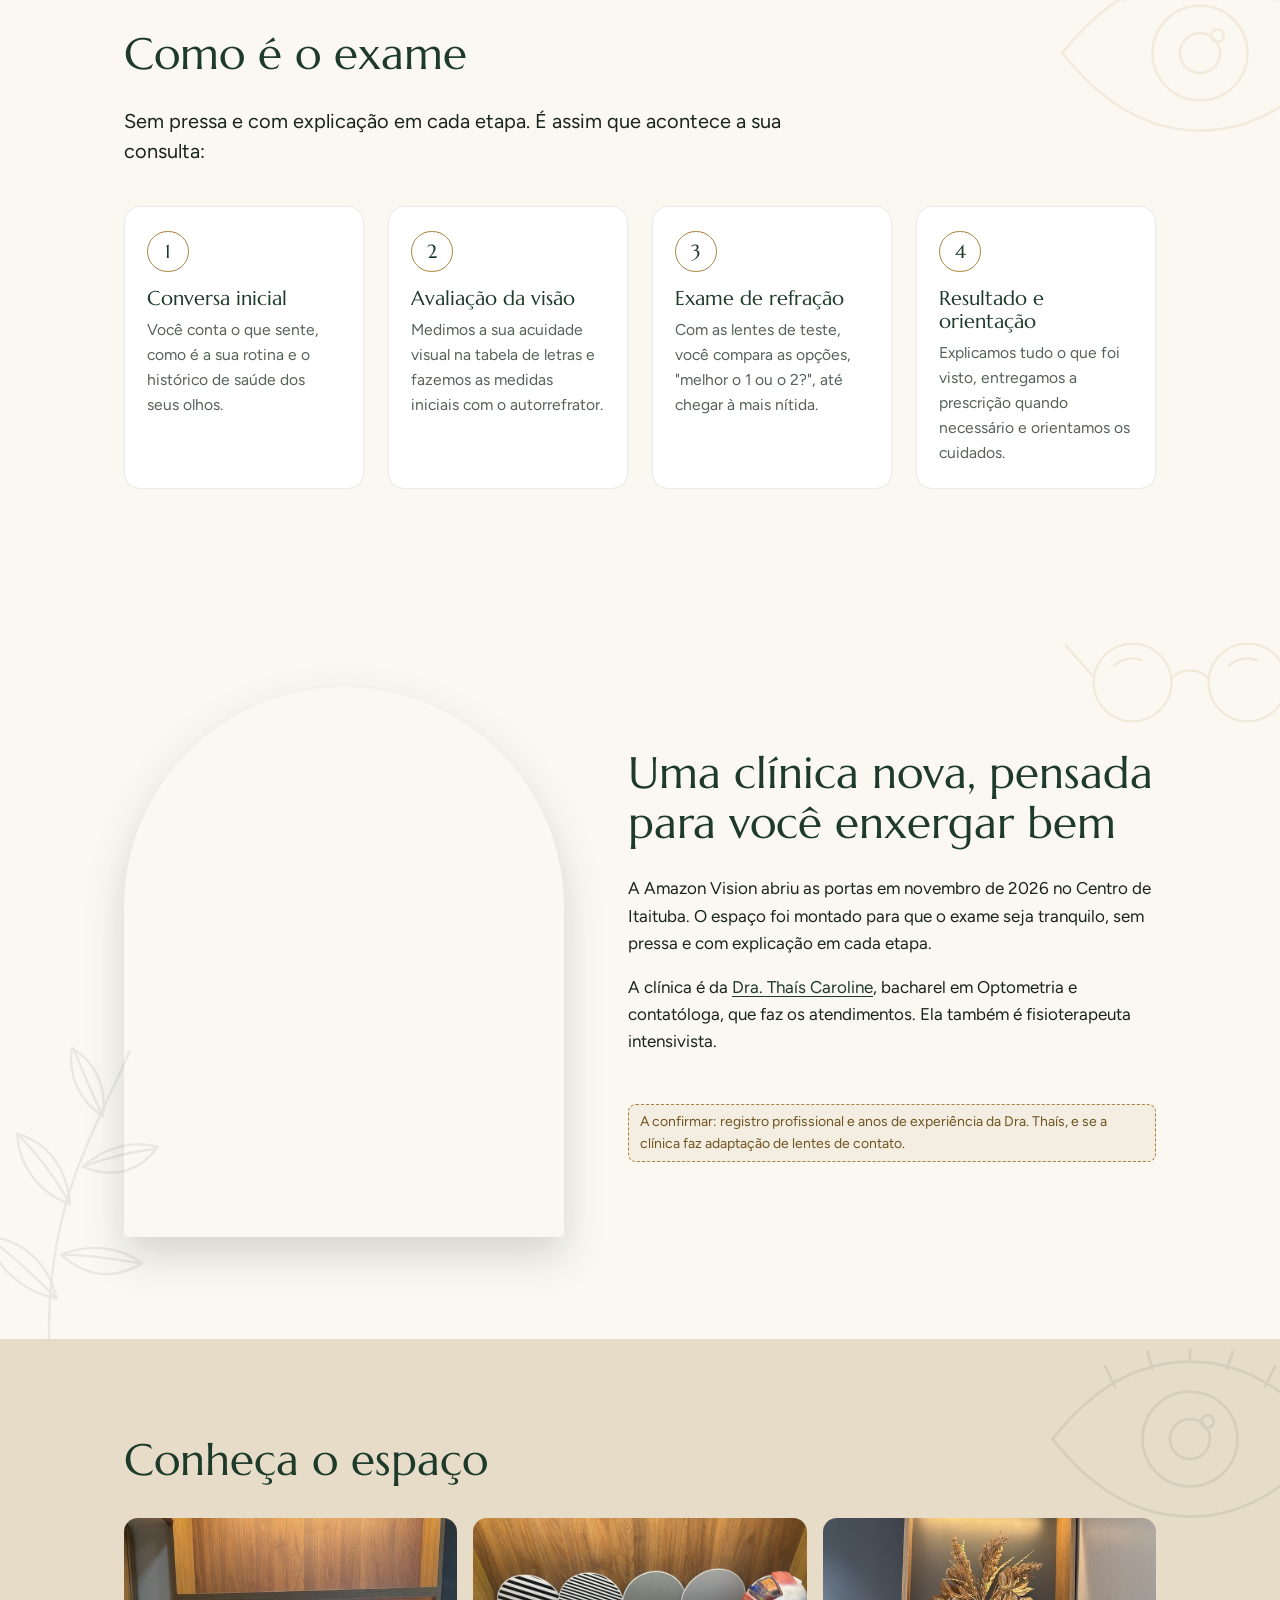
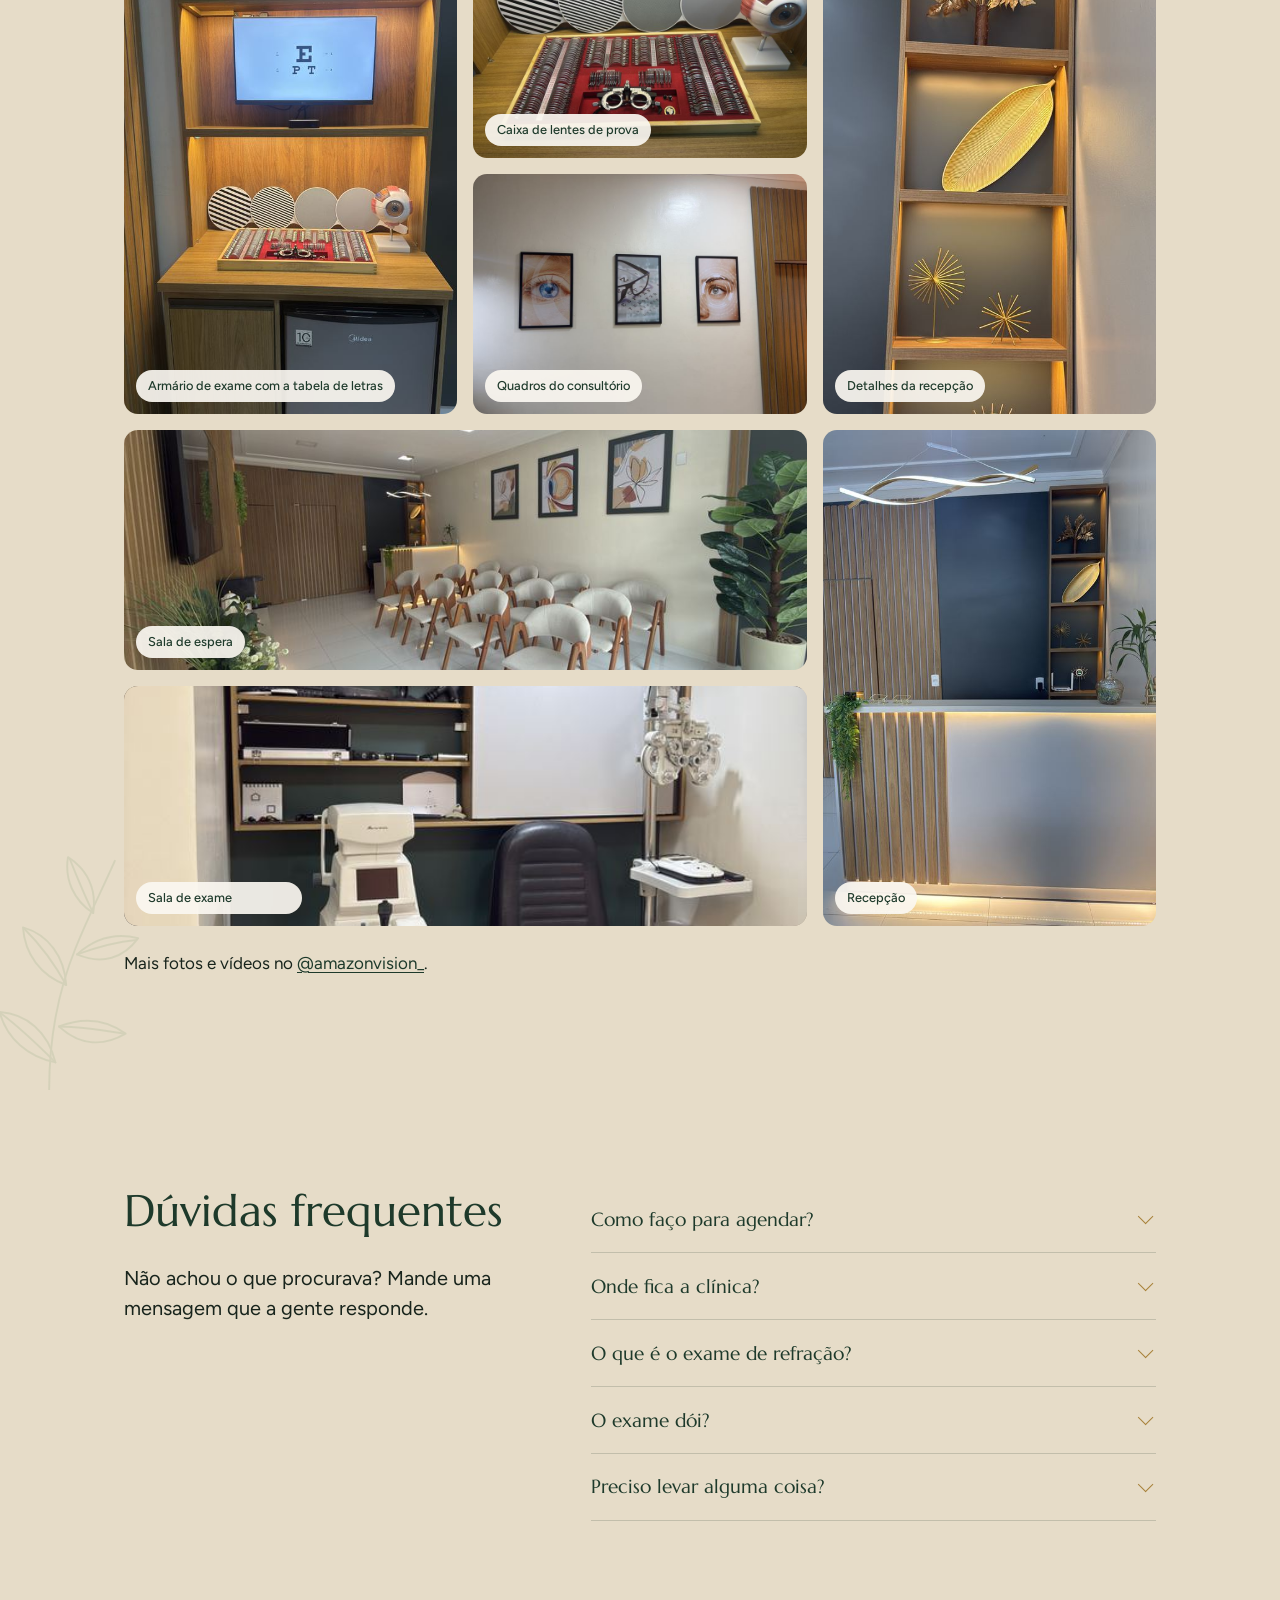
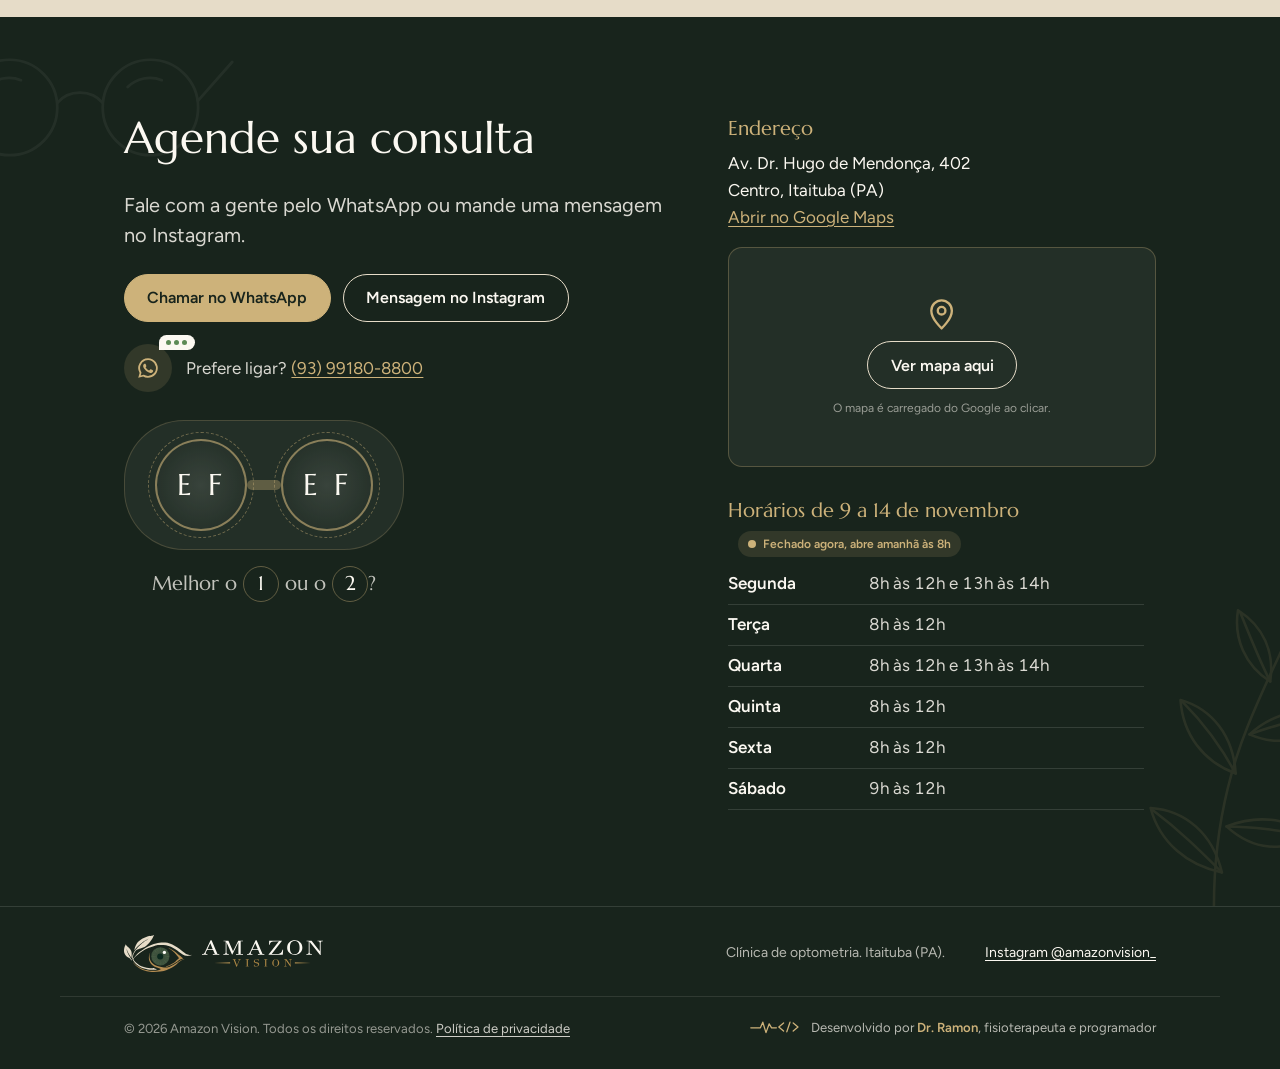
==== commit 6432c73e: "Prévia de compartilhamento, dados para o Google, mapa, selo aberto agora, como é o exame, dúvidas e " ====
--- a/index.html
+++ b/index.html
@@ -10,8 +10,22 @@
   <link rel="preconnect" href="https://fonts.gstatic.com" crossorigin>
   <link href="https://fonts.googleapis.com/css2?family=Figtree:wght@400;500;600&family=Marcellus&display=swap" rel="stylesheet">
   <script>document.documentElement.classList.add('js')</script>
-  <link rel="stylesheet" href="styles.css?v=20261114c">
+  <link rel="stylesheet" href="styles.css?v=20261114d">
   <link rel="icon" type="image/svg+xml" href="img/logo-simbolo.svg">
+  <link rel="canonical" href="https://ramonfwx.github.io/amazonvision-site/">
+  <meta property="og:type" content="website">
+  <meta property="og:locale" content="pt_BR">
+  <meta property="og:site_name" content="Amazon Vision">
+  <meta property="og:title" content="Amazon Vision | Clínica de Optometria em Itaituba">
+  <meta property="og:description" content="Consultas de optometria, exame de refração e avaliação da saúde visual no Centro de Itaituba (PA). Agende pelo WhatsApp.">
+  <meta property="og:url" content="https://ramonfwx.github.io/amazonvision-site/">
+  <meta property="og:image" content="https://ramonfwx.github.io/amazonvision-site/img/og-image.jpg">
+  <meta property="og:image:width" content="1200">
+  <meta property="og:image:height" content="630">
+  <meta property="og:image:alt" content="Fachada da Amazon Vision e o logo da clínica de optometria">
+  <meta name="twitter:card" content="summary_large_image">
+  <link rel="apple-touch-icon" href="img/apple-touch-icon.png">
+  <script type="application/ld+json">{"@context": "https://schema.org", "@type": "Optician", "name": "Amazon Vision", "description": "Clínica de optometria em Itaituba (PA): consultas, exame de refração e avaliação da saúde visual com a optometrista Dra. Thaís Caroline.", "url": "https://ramonfwx.github.io/amazonvision-site/", "image": "https://ramonfwx.github.io/amazonvision-site/img/og-image.jpg", "logo": "https://ramonfwx.github.io/amazonvision-site/img/icon-512.png", "telephone": "+55-93-99180-8800", "address": {"@type": "PostalAddress", "streetAddress": "Av. Dr. Hugo de Mendonça, 402, Centro", "addressLocality": "Itaituba", "addressRegion": "PA", "addressCountry": "BR"}, "openingHoursSpecification": [{"@type": "OpeningHoursSpecification", "dayOfWeek": ["Monday", "Wednesday"], "opens": "08:00", "closes": "12:00"}, {"@type": "OpeningHoursSpecification", "dayOfWeek": ["Monday", "Wednesday"], "opens": "13:00", "closes": "14:00"}, {"@type": "OpeningHoursSpecification", "dayOfWeek": ["Tuesday", "Thursday", "Friday"], "opens": "08:00", "closes": "12:00"}, {"@type": "OpeningHoursSpecification", "dayOfWeek": "Saturday", "opens": "09:00", "closes": "12:00"}], "sameAs": ["https://www.instagram.com/amazonvision_/"]}</script>
 </head>
 <body>
   <a class="skip" href="#conteudo">Pular para o conteúdo</a>
@@ -150,6 +164,7 @@
     <nav class="nav" aria-label="Seções">
       <a href="#servicos">Serviços</a>
       <a href="#sobre">A clínica</a>
+      <a href="#exame">O exame</a>
       <a href="#galeria">Galeria</a>
       <a href="#visite">Como chegar</a>
     </nav>
@@ -220,6 +235,20 @@
       </div>
     </section>
 
+    <section class="exam" id="exame" aria-labelledby="exame-titulo">
+      <span class="deco deco-eye exam-eye" aria-hidden="true"></span>
+      <div class="wrap">
+        <h2 data-focus id="exame-titulo">Como é o exame</h2>
+        <p class="lead exam-lead">Sem pressa e com explicação em cada etapa. É assim que acontece a sua consulta:</p>
+        <ol class="steps" data-focus>
+          <li class="step"><span class="step-n" aria-hidden="true">1</span><h3>Conversa inicial</h3><p>Você conta o que sente, como é a sua rotina e o histórico de saúde dos seus olhos.</p></li>
+          <li class="step"><span class="step-n" aria-hidden="true">2</span><h3>Avaliação da visão</h3><p>Medimos a sua acuidade visual na tabela de letras e fazemos as medidas iniciais com o autorrefrator.</p></li>
+          <li class="step"><span class="step-n" aria-hidden="true">3</span><h3>Exame de refração</h3><p>Com as lentes de teste, você compara as opções, "melhor o 1 ou o 2?", até chegar à mais nítida.</p></li>
+          <li class="step"><span class="step-n" aria-hidden="true">4</span><h3>Resultado e orientação</h3><p>Explicamos tudo o que foi visto, entregamos a prescrição quando necessário e orientamos os cuidados.</p></li>
+        </ol>
+      </div>
+    </section>
+
     <section class="about" id="sobre" aria-labelledby="sobre-titulo">
       <span class="deco deco-leaves about-leaves" aria-hidden="true"></span>
       <span class="deco deco-glasses about-glasses" aria-hidden="true"></span>
@@ -293,6 +322,22 @@
       </div>
     </section>
 
+    <section class="faq" id="duvidas" aria-labelledby="duvidas-titulo">
+      <div class="wrap faq-grid">
+        <div>
+          <h2 data-focus id="duvidas-titulo">Dúvidas frequentes</h2>
+          <p class="lead">Não achou o que procurava? Mande uma mensagem que a gente responde.</p>
+        </div>
+        <div class="faq-list">
+          <details class="faq-item"><summary>Como faço para agendar?</summary><p>Pelo WhatsApp (93) 99180-8800 ou por mensagem no Instagram <a href="https://www.instagram.com/amazonvision_/" target="_blank" rel="noopener">@amazonvision_</a>. É só falar com a gente e escolher o melhor horário.</p></details>
+          <details class="faq-item"><summary>Onde fica a clínica?</summary><p>Na Av. Dr. Hugo de Mendonça, 402, no Centro de Itaituba (PA). O mapa está logo abaixo, na seção de contato.</p></details>
+          <details class="faq-item"><summary>O que é o exame de refração?</summary><p>É o exame que mede o grau dos seus olhos para corrigir miopia, hipermetropia, astigmatismo e vista cansada (presbiopia).</p></details>
+          <details class="faq-item"><summary>O exame dói?</summary><p>Não. É um exame tranquilo, feito com a tabela de letras, lentes de teste e aparelhos de medição.</p></details>
+          <details class="faq-item"><summary>Preciso levar alguma coisa?</summary><p>Se você já usa óculos ou lentes de contato, leve-os na consulta. Eles ajudam a comparar com o grau atual.</p></details>
+        </div>
+      </div>
+    </section>
+
     <section class="visit" id="visite" aria-labelledby="visite-titulo">
       <span class="deco deco-leaves visit-leaves" aria-hidden="true"></span>
       <span class="deco deco-glasses visit-glasses" aria-hidden="true"></span>
@@ -325,10 +370,15 @@
           <div>
             <dt>Endereço</dt>
             <dd>Av. Dr. Hugo de Mendonça, 402<br>Centro, Itaituba (PA)<br>
-              <a href="https://www.google.com/maps/search/?api=1&amp;query=Av.+Dr.+Hugo+de+Mendon%C3%A7a%2C+402%2C+Itaituba%2C+PA" target="_blank" rel="noopener">Abrir no mapa</a></dd>
+              <a href="https://www.google.com/maps/search/?api=1&amp;query=Av.+Dr.+Hugo+de+Mendon%C3%A7a%2C+402%2C+Itaituba%2C+PA" target="_blank" rel="noopener">Abrir no Google Maps</a></dd>
+            <div class="map-box" data-src="https://www.google.com/maps?q=Av.+Dr.+Hugo+de+Mendon%C3%A7a,+402,+Centro,+Itaituba,+PA&amp;output=embed">
+              <svg viewBox="0 0 24 24" aria-hidden="true"><path d="M12 22s7-6.2 7-12a7 7 0 1 0-14 0c0 5.8 7 12 7 12z"/><circle cx="12" cy="10" r="2.6"/></svg>
+              <button type="button" class="btn btn-ghost-light map-load">Ver mapa aqui</button>
+              <small>O mapa é carregado do Google ao clicar.</small>
+            </div>
           </div>
           <div>
-            <dt>Horários de 9 a 14 de novembro</dt>
+            <dt>Horários de 9 a 14 de novembro <span class="open-badge" hidden></span></dt>
             <dd>
               <table class="hours">
                 <tbody>
@@ -379,6 +429,6 @@
     <svg viewBox="0 0 32 32" aria-hidden="true"><path fill="currentColor" d="M16 3a13 13 0 0 0-11.2 19.6L3 29l6.6-1.7A13 13 0 1 0 16 3zm0 23.6a10.6 10.6 0 0 1-5.4-1.5l-.4-.2-3.9 1 1-3.8-.2-.4A10.6 10.6 0 1 1 16 26.6zm5.8-7.9c-.3-.2-1.9-.9-2.2-1s-.5-.2-.7.2-.8 1-1 1.2-.4.2-.7.1a8.7 8.7 0 0 1-4.3-3.8c-.3-.6.3-.5.9-1.7.1-.2 0-.4 0-.5l-1-2.4c-.3-.6-.5-.5-.7-.5h-.6a1.2 1.2 0 0 0-.9.4 3.7 3.7 0 0 0-1.1 2.7 6.4 6.4 0 0 0 1.3 3.4 14.6 14.6 0 0 0 5.6 5c2.1.9 2.9 1 4 .8a3.4 3.4 0 0 0 2.2-1.6 2.8 2.8 0 0 0 .2-1.6c-.1-.1-.3-.2-.6-.3z"/></svg>
   </a>
 
-  <script src="main.js?v=20261114b"></script>
+  <script src="main.js?v=20261114d"></script>
 </body>
 </html>
--- a/styles.css
+++ b/styles.css
@@ -716,3 +716,80 @@
   .about-cycle img, .about-cycle figcaption span { animation: none; }
   .about-cycle img:nth-of-type(1), .about-cycle figcaption span:nth-child(1) { opacity: 1; }
 }
+
+
+/* ---------- Como é o exame ---------- */
+.exam { position: relative; overflow: hidden; padding: clamp(3.5rem, 8vw, 6rem) 0; background: var(--paper); }
+.exam > :not(.deco) { position: relative; z-index: 1; }
+.exam-eye { width: 300px; right: -70px; top: 30px; background-color: var(--gold); opacity: .1; }
+.exam-lead { max-width: 52ch; }
+.steps { list-style: none; padding: 0; margin: 2.5rem 0 0; display: grid; gap: 1.5rem; counter-reset: none; }
+.step { position: relative; padding: 1.5rem 1.4rem 1.4rem; border-radius: 16px; background: #fff; border: 1px solid rgba(30, 58, 43, .1); }
+.step-n {
+  display: grid; place-items: center; width: 2.6rem; height: 2.6rem; border-radius: 50%; margin-bottom: .9rem;
+  border: 1.5px solid var(--gold); color: var(--forest); font-family: var(--display); font-size: 1.2rem;
+}
+.step h3 { color: var(--forest); margin-bottom: .35em; }
+.step p { margin: 0; color: var(--muted); font-size: .98rem; }
+@media (min-width: 720px) { .steps { grid-template-columns: repeat(4, 1fr); } }
+@media (max-width: 719px) {
+  .exam { padding-block: 2.75rem; }
+  .steps { gap: .8rem; margin-top: 1.25rem; }
+  .step { display: grid; grid-template-columns: 2.6rem 1fr; column-gap: .9rem; padding: 1rem; }
+  .step-n { grid-row: span 2; margin: 0; }
+  .exam-eye { width: 190px; }
+}
+
+/* ---------- Dúvidas frequentes ---------- */
+.faq { padding: clamp(3.5rem, 8vw, 6rem) 0; background: var(--sand); }
+.faq-grid { display: grid; gap: 2rem; }
+.faq-item { border-bottom: 1px solid rgba(30, 58, 43, .18); }
+.faq-item summary {
+  list-style: none; cursor: pointer; padding: 1.1rem 2.2rem 1.1rem 0; position: relative;
+  font-family: var(--display); font-size: 1.2rem; color: var(--forest);
+}
+.faq-item summary::-webkit-details-marker { display: none; }
+.faq-item summary::after {
+  content: ""; position: absolute; right: .3rem; top: 50%; width: .7rem; height: .7rem; margin-top: -.5rem;
+  border-right: 1.5px solid var(--gold); border-bottom: 1.5px solid var(--gold); transform: rotate(45deg); transition: transform .25s ease;
+}
+.faq-item[open] summary::after { transform: rotate(225deg); margin-top: -.15rem; }
+.faq-item p { margin: 0 0 1.2rem; color: var(--ink); }
+@media (min-width: 960px) { .faq-grid { grid-template-columns: 1fr 1.4fr; gap: 4rem; align-items: start; } }
+@media (max-width: 719px) { .faq { padding-block: 2.75rem; } .faq-item summary { font-size: 1.08rem; } }
+
+/* ---------- Mapa ---------- */
+.map-box {
+  margin-top: 1rem; height: 220px; border-radius: 14px; overflow: hidden; position: relative;
+  border: 1px solid rgba(205, 178, 122, .3); background: rgba(251, 248, 241, .05);
+  display: grid; place-items: center; align-content: center; gap: .6rem; text-align: center;
+}
+.map-box svg { width: 2.2rem; fill: none; stroke: var(--gold-soft); stroke-width: 1.6; }
+.map-box small { color: rgba(251, 248, 241, .55); font-size: .75rem; }
+.map-box iframe { position: absolute; inset: 0; width: 100%; height: 100%; border: 0; }
+
+/* ---------- Aberto agora ---------- */
+.open-badge {
+  display: inline-flex; align-items: center; gap: .4rem; margin-left: .6rem; vertical-align: middle;
+  padding: .2rem .65rem; border-radius: 999px; font-family: var(--body); font-size: .75rem; font-weight: 600;
+  background: rgba(205, 178, 122, .14); color: var(--gold-soft);
+}
+.open-badge::before { content: ""; width: .5rem; height: .5rem; border-radius: 50%; background: currentColor; }
+.open-badge.is-open { background: rgba(110, 190, 120, .16); color: #8fd39a; }
+.open-badge.is-open::before { animation: open-pulse 2s ease-in-out infinite; }
+@keyframes open-pulse { 50% { opacity: .35; } }
+
+/* ---------- Zoom suave nas imagens que alternam ---------- */
+.about-cycle img { animation-name: about-cycle, about-zoom; animation-duration: 18s, 18s; animation-timing-function: ease-in-out, linear; animation-iteration-count: infinite, infinite; }
+@keyframes about-zoom { 0% { transform: scale(1); } 36% { transform: scale(1.09); } 37%, 100% { transform: scale(1); } }
+.g-swap .g-open img:first-child { animation: swap-zoom-a 10s linear infinite; }
+.g-swap .swap-b { animation: swap-fade 10s ease-in-out infinite, swap-zoom-b 10s linear infinite; }
+@keyframes swap-zoom-a { 0% { transform: scale(1); } 50% { transform: scale(1.08); } 51%, 100% { transform: scale(1); } }
+@keyframes swap-zoom-b { 0%, 42% { transform: scale(1); } 100% { transform: scale(1.08); } }
+
+@media (prefers-reduced-motion: reduce) {
+  .about-cycle img, .g-swap .g-open img:first-child, .g-swap .swap-b { animation: none; }
+  .about-cycle img:nth-of-type(1) { opacity: 1; }
+  .g-swap .swap-b { opacity: 0; }
+  .faq-item summary::after, .open-badge.is-open::before { transition: none; animation: none; }
+}
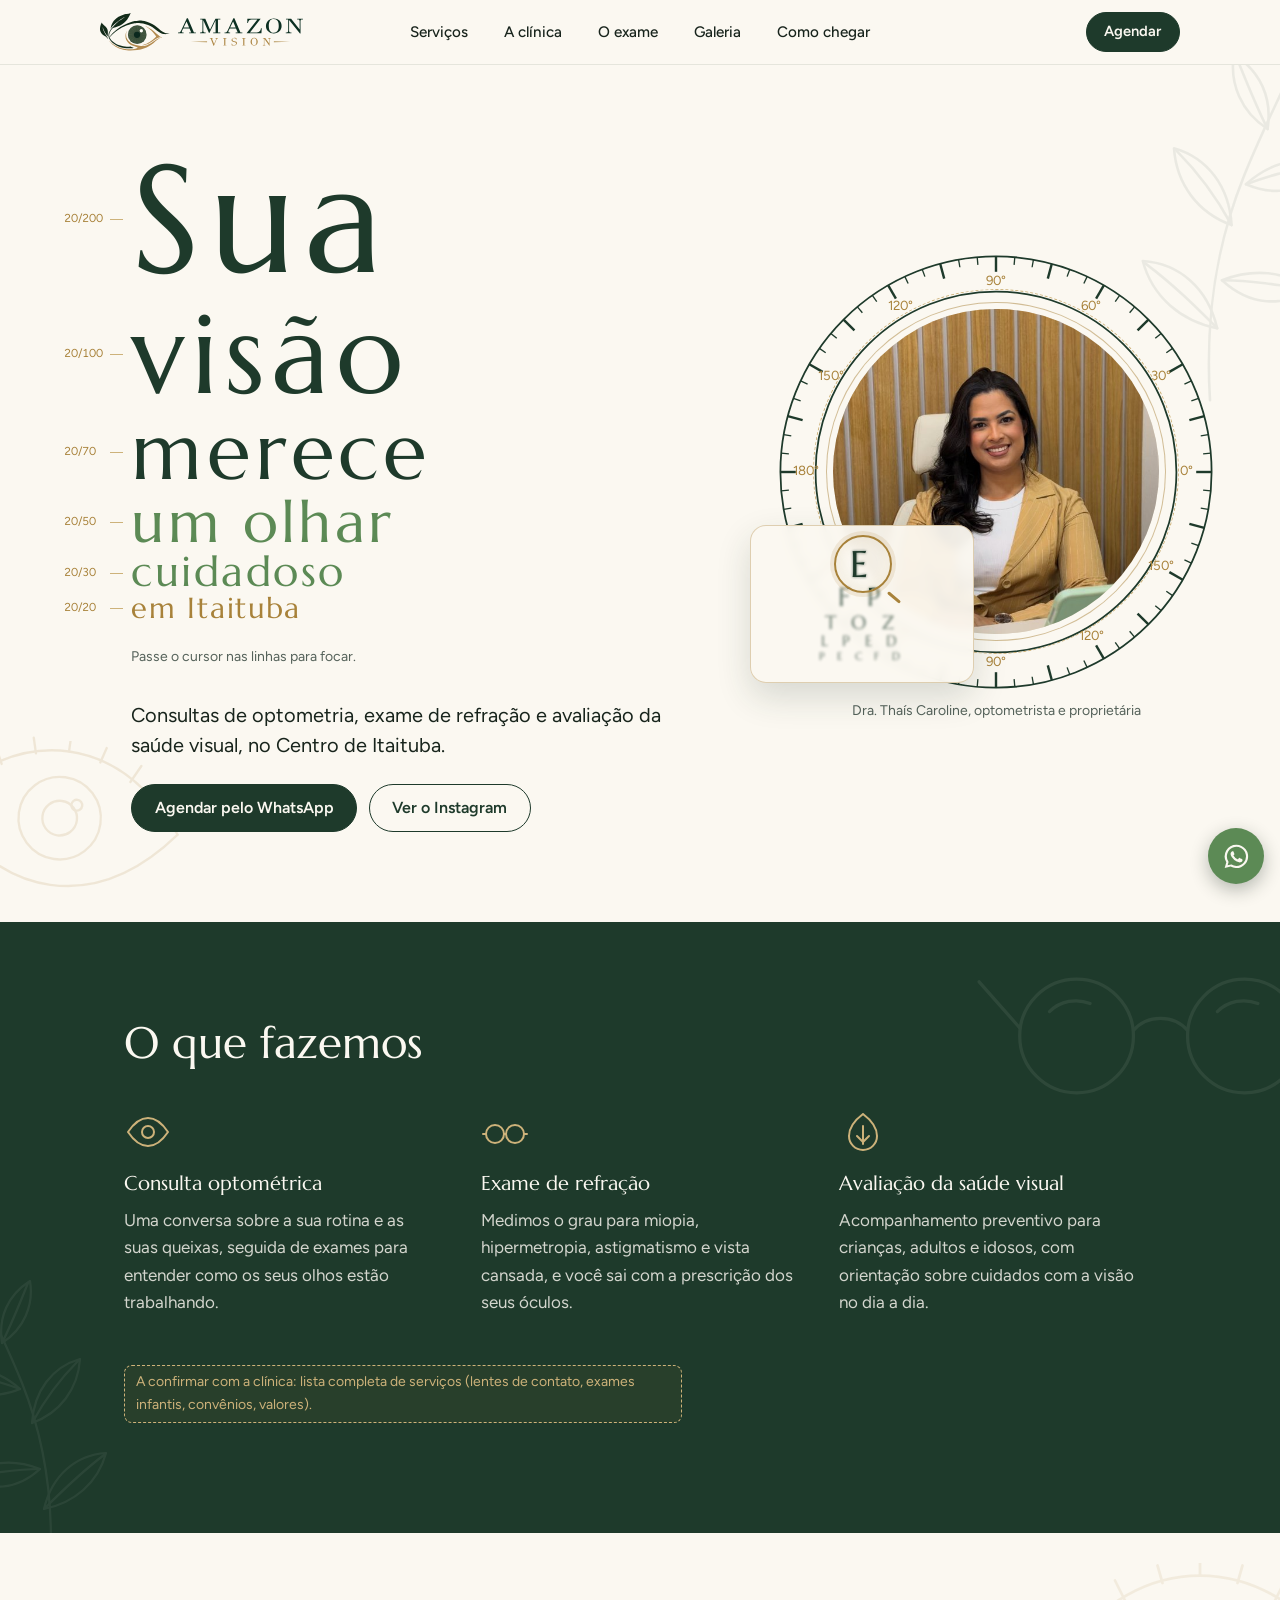
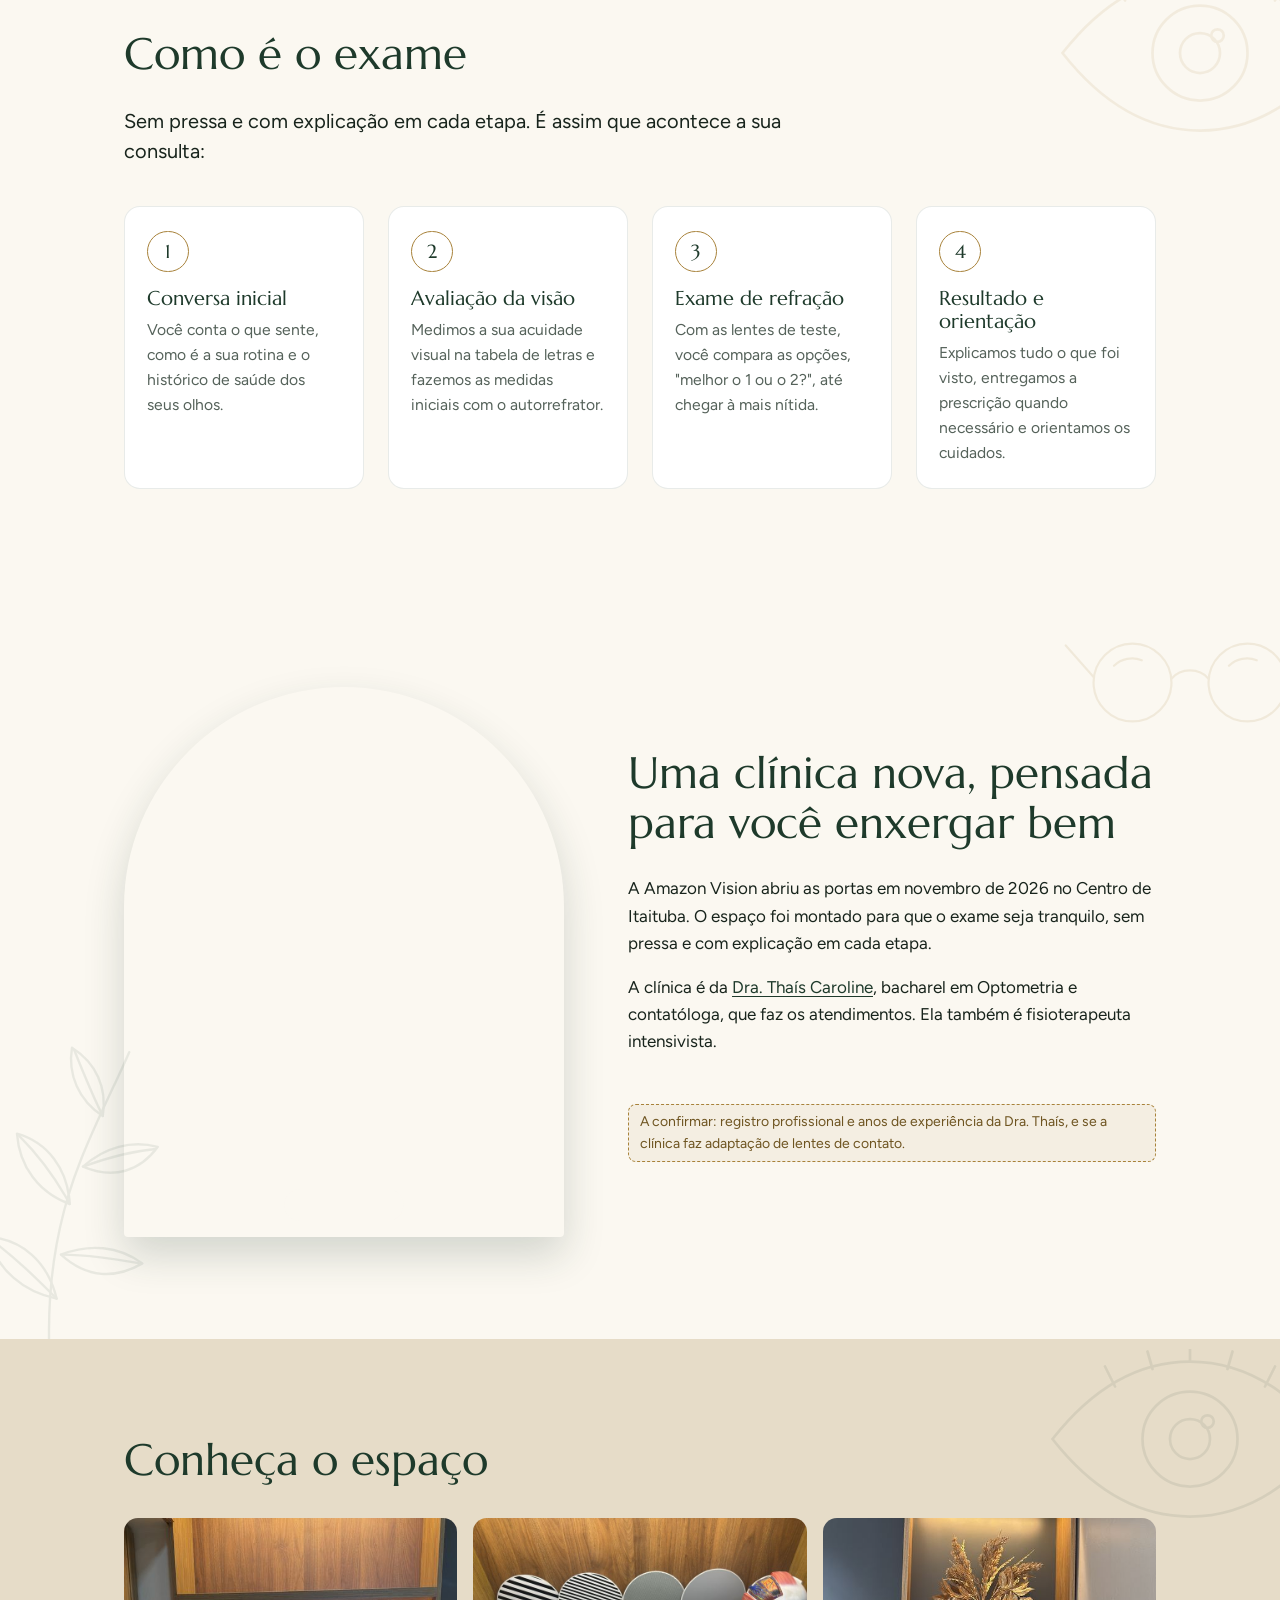
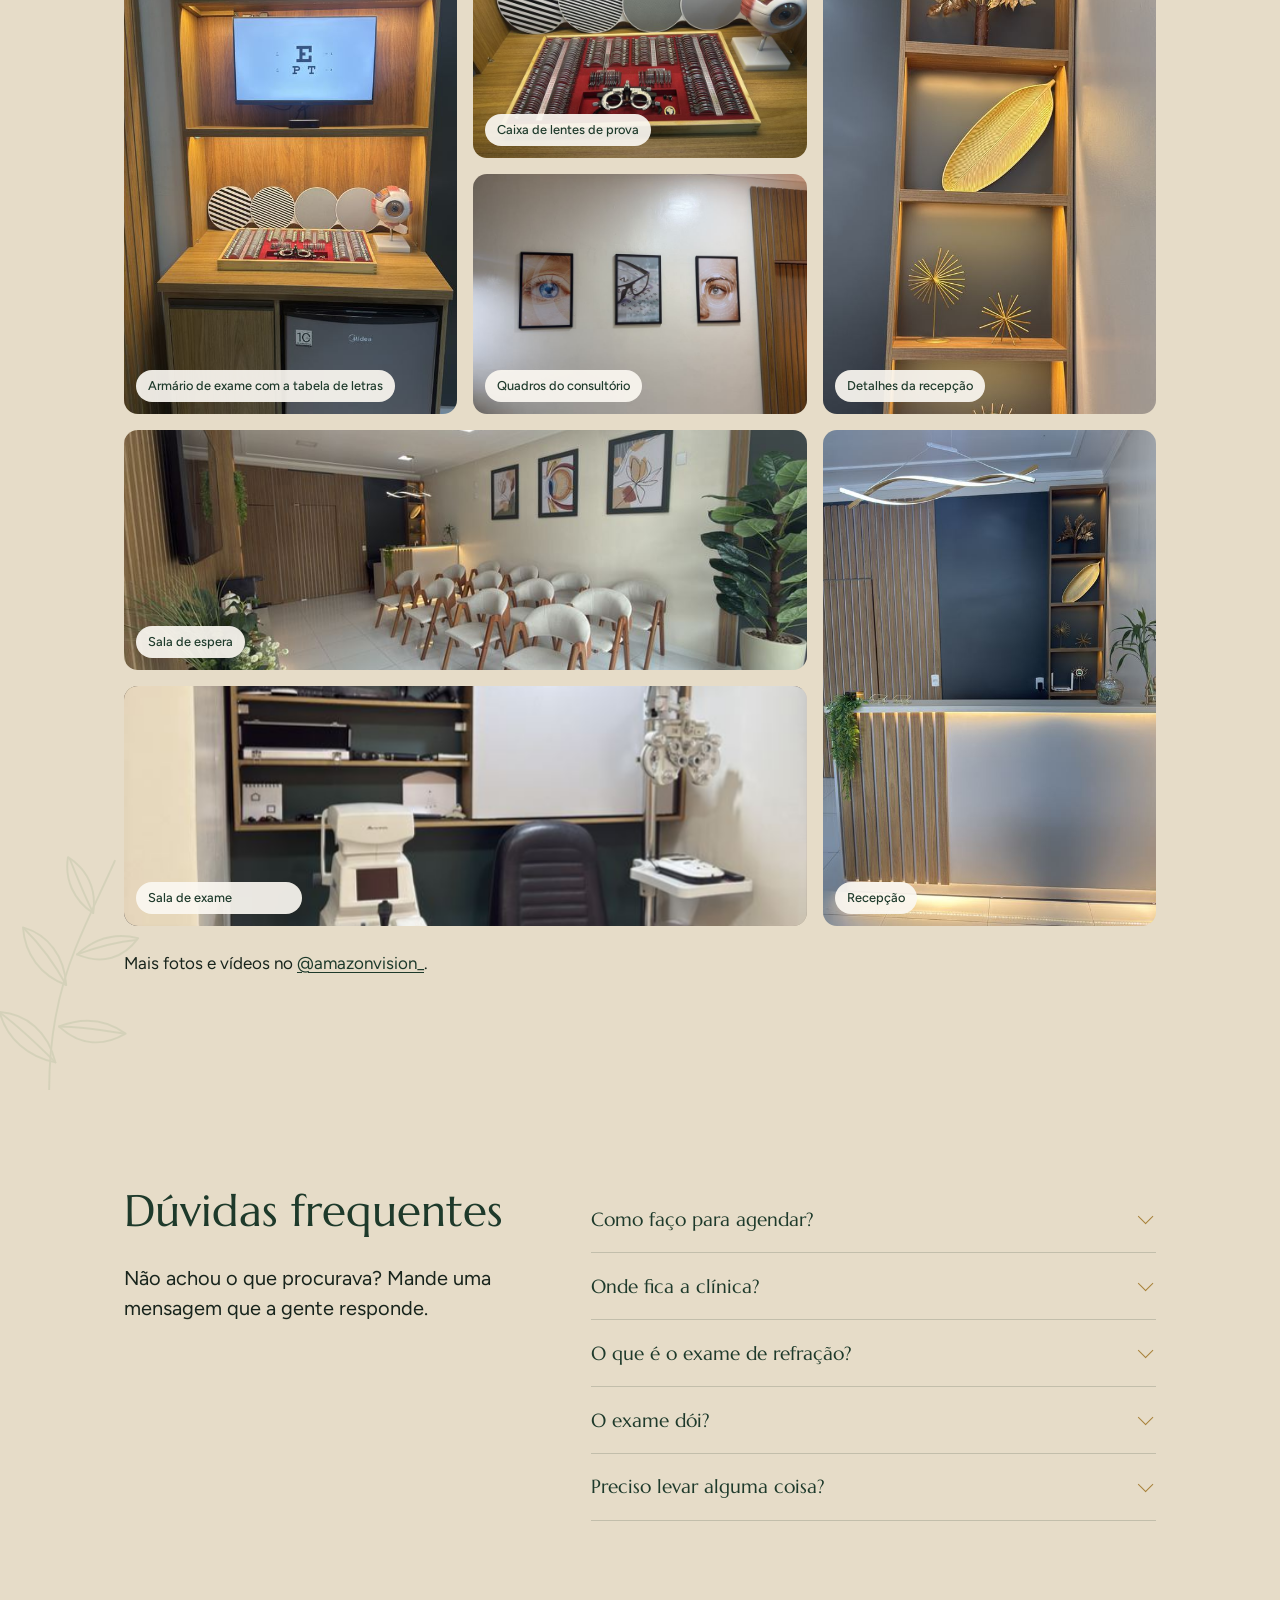
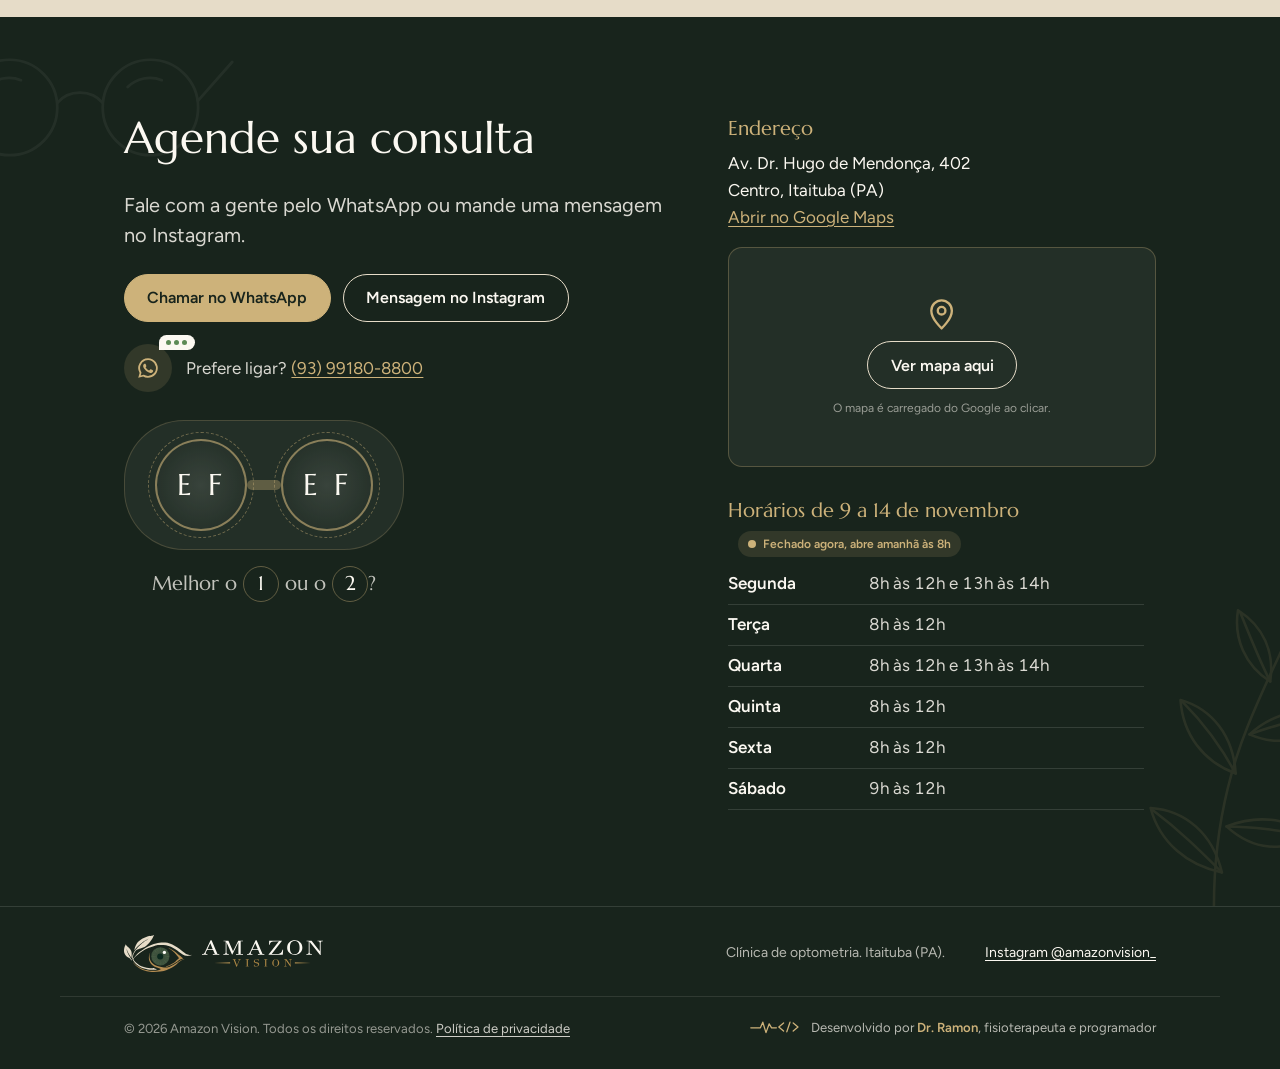
==== commit f2b00e64: "Favicon claro e transições de fotos mais suaves com zoom intercalado Co-Authored-By: Claude Opus 5.5" ====
--- a/index.html
+++ b/index.html
@@ -10,8 +10,10 @@
   <link rel="preconnect" href="https://fonts.gstatic.com" crossorigin>
   <link href="https://fonts.googleapis.com/css2?family=Figtree:wght@400;500;600&family=Marcellus&display=swap" rel="stylesheet">
   <script>document.documentElement.classList.add('js')</script>
-  <link rel="stylesheet" href="styles.css?v=20261114d">
-  <link rel="icon" type="image/svg+xml" href="img/logo-simbolo.svg">
+  <link rel="stylesheet" href="styles.css?v=20261114e">
+  <link rel="icon" href="favicon.ico" sizes="any">
+  <link rel="icon" type="image/svg+xml" href="img/favicon.svg?v=2">
+  <link rel="icon" type="image/png" sizes="32x32" href="img/favicon-32.png?v=2">
   <link rel="canonical" href="https://ramonfwx.github.io/amazonvision-site/">
   <meta property="og:type" content="website">
   <meta property="og:locale" content="pt_BR">
--- a/styles.css
+++ b/styles.css
@@ -793,3 +793,33 @@
   .g-swap .swap-b { opacity: 0; }
   .faq-item summary::after, .open-badge.is-open::before { transition: none; animation: none; }
 }
+
+/* ---------- Smoother crossfades with alternating zoom (in / out) ---------- */
+/* "A clínica": 3 photos, 6 s each, 2 s crossfade */
+.about-cycle img { animation-name: av-fade, av-zoom-in; animation-duration: 18s, 18s; animation-timing-function: ease-in-out, linear; animation-iteration-count: infinite, infinite; will-change: opacity, transform; }
+.about-cycle img:nth-of-type(2) { animation-name: av-fade, av-zoom-out; }
+.about-cycle figcaption span { animation: av-fade 18s ease-in-out infinite; }
+@keyframes av-fade { 0%, 22.2% { opacity: 1; } 33.3%, 88.9% { opacity: 0; } 100% { opacity: 1; } }
+@keyframes av-zoom-in { 0% { transform: scale(1.03); } 33.3% { transform: scale(1.1); } 50%, 88.9% { transform: scale(1); } 100% { transform: scale(1.03); } }
+@keyframes av-zoom-out { 0% { transform: scale(1.07); } 33.3% { transform: scale(1); } 50%, 88.9% { transform: scale(1.1); } 100% { transform: scale(1.07); } }
+
+/* Gallery tile: 2 photos, 5 s each, 2 s crossfade; first zooms in, second zooms out */
+.g-swap .g-open img:first-child { animation: gs-zoom-in 10s linear infinite; will-change: transform; }
+.g-swap .swap-b { animation: gs-fade 10s ease-in-out infinite, gs-zoom-out 10s linear infinite; will-change: opacity, transform; }
+.g-swap .cap-b { animation: gs-fade 10s ease-in-out infinite; }
+.g-swap .cap-a { animation: gs-fade-inv 10s ease-in-out infinite; }
+@keyframes gs-fade { 0%, 30% { opacity: 0; } 50%, 80% { opacity: 1; } 100% { opacity: 0; } }
+@keyframes gs-fade-inv { 0%, 30% { opacity: 1; } 50%, 80% { opacity: 0; } 100% { opacity: 1; } }
+@keyframes gs-zoom-in { 0% { transform: scale(1.02); } 50% { transform: scale(1.08); } 55%, 80% { transform: scale(1); } 100% { transform: scale(1.02); } }
+@keyframes gs-zoom-out { 0% { transform: scale(1); } 30% { transform: scale(1.08); } 100% { transform: scale(1); } }
+
+@media (prefers-reduced-motion: reduce) {
+  .about-cycle img, .about-cycle figcaption span, .g-swap .g-open img:first-child, .g-swap .swap-b, .g-swap .cap-a, .g-swap .cap-b { animation: none; }
+  .about-cycle img:nth-of-type(1), .about-cycle figcaption span:nth-child(1), .g-swap .cap-a { opacity: 1; }
+  .g-swap .swap-b, .g-swap .cap-b { opacity: 0; }
+}
+/* the outgoing photo only fades after the incoming one is fully visible: no background bleed */
+.about-cycle img { animation-name: av-fade-hold, av-zoom-in; }
+.about-cycle img:nth-of-type(2) { animation-name: av-fade-hold, av-zoom-out; }
+@keyframes av-fade-hold { 0%, 33.3% { opacity: 1; } 44.4%, 88.9% { opacity: 0; } 100% { opacity: 1; } }
+@media (prefers-reduced-motion: reduce) { .about-cycle img { animation: none; } }
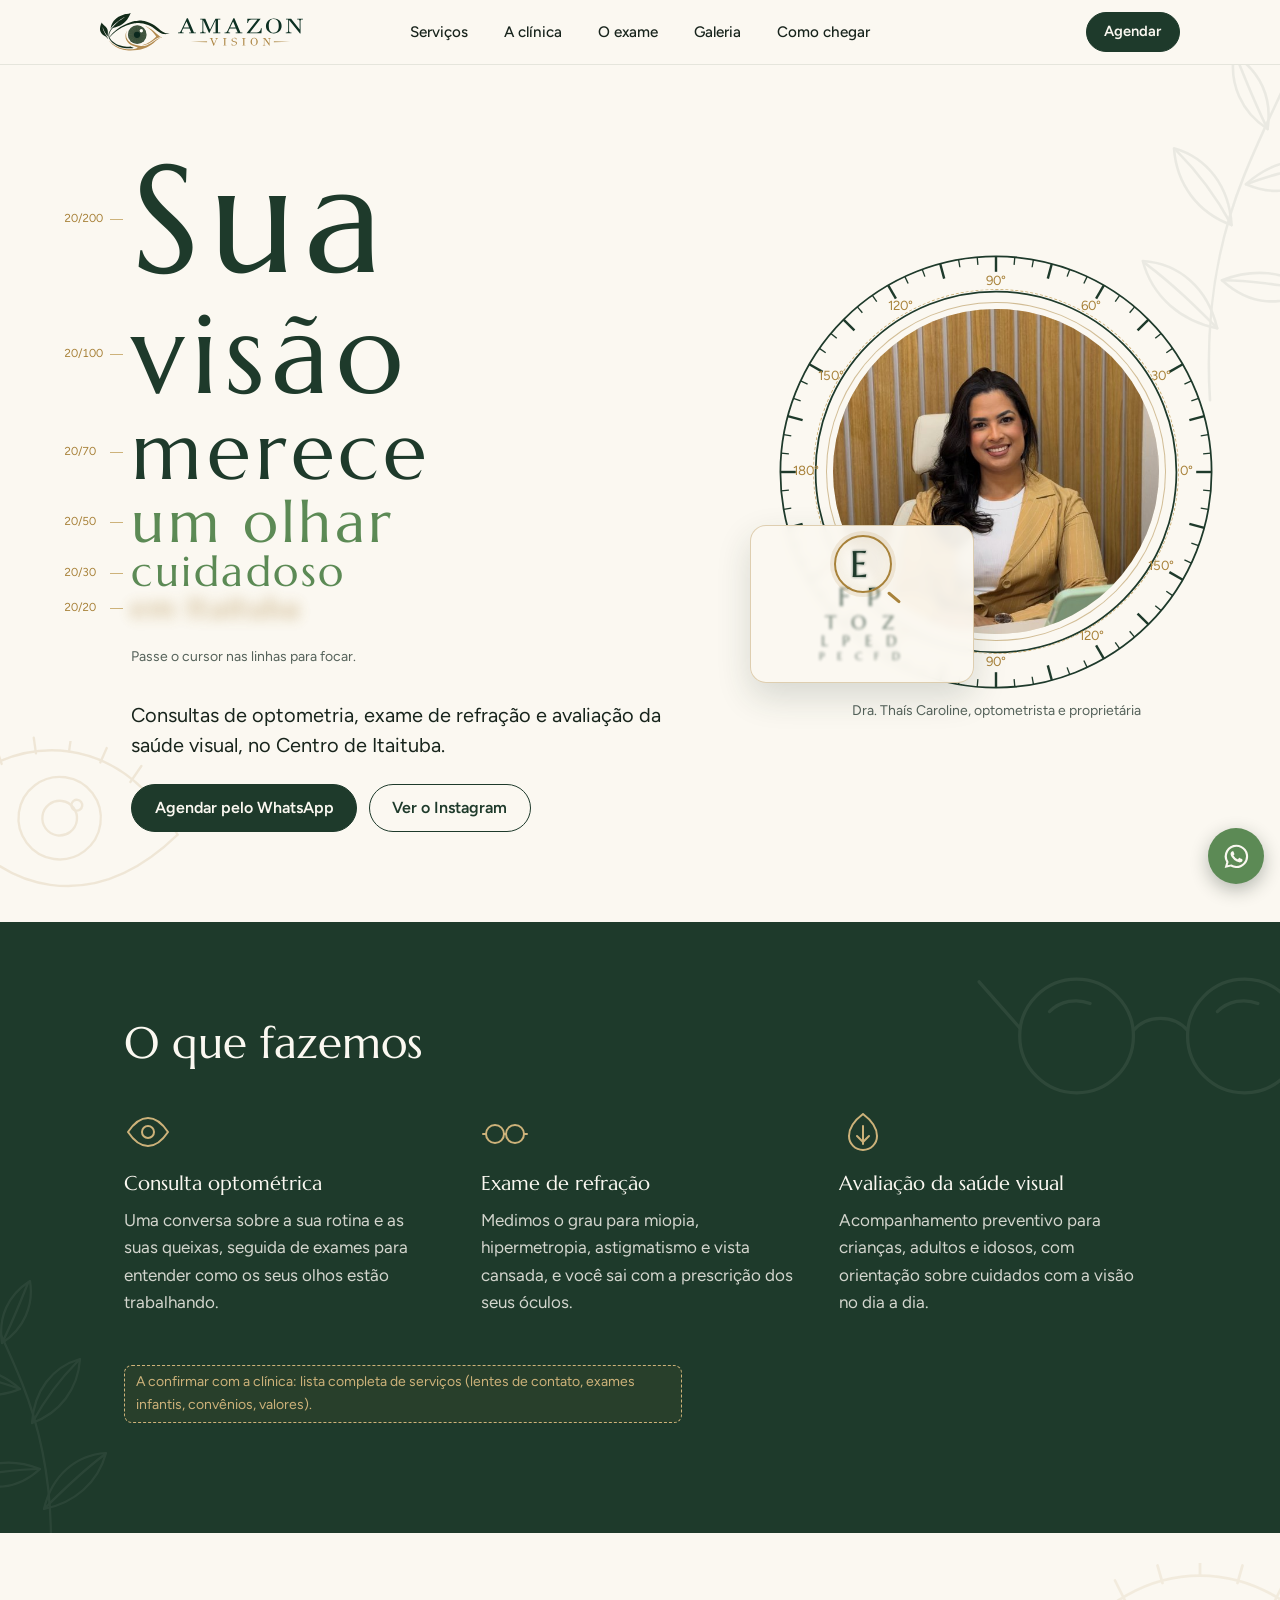
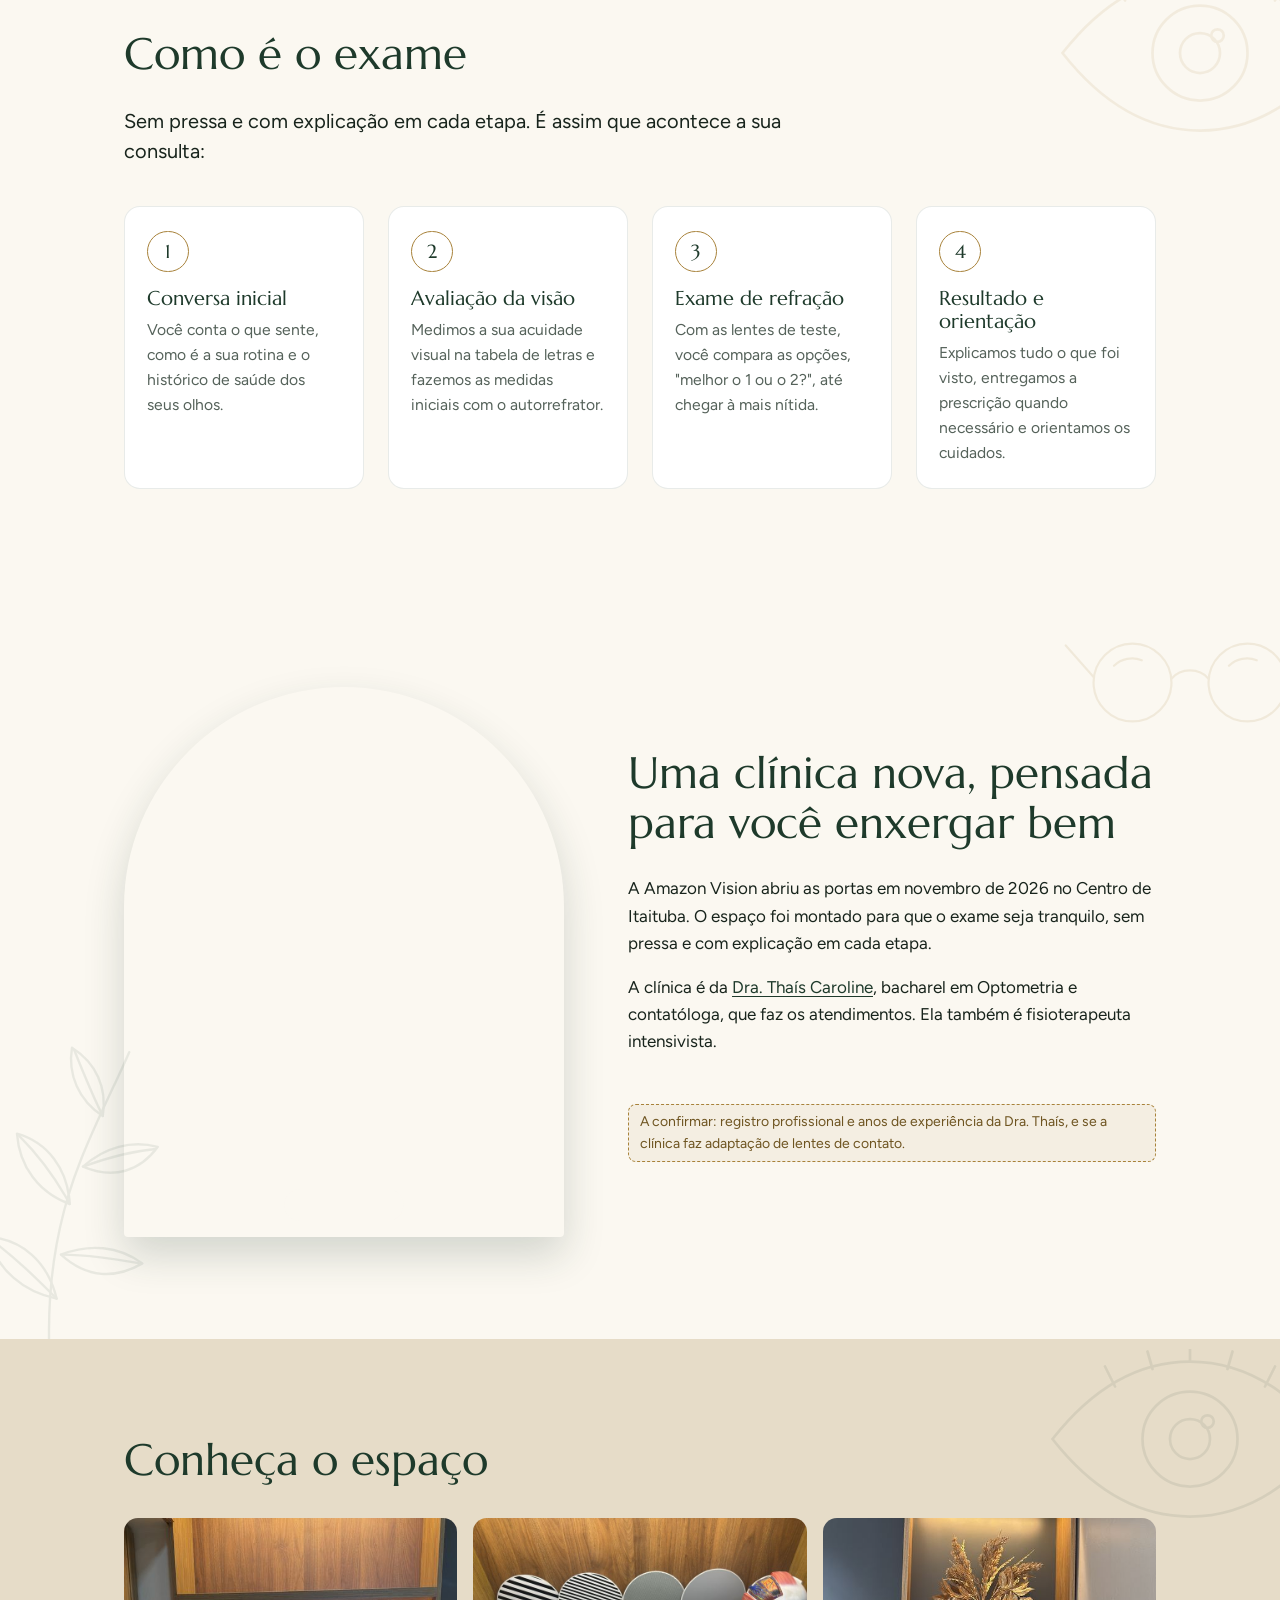
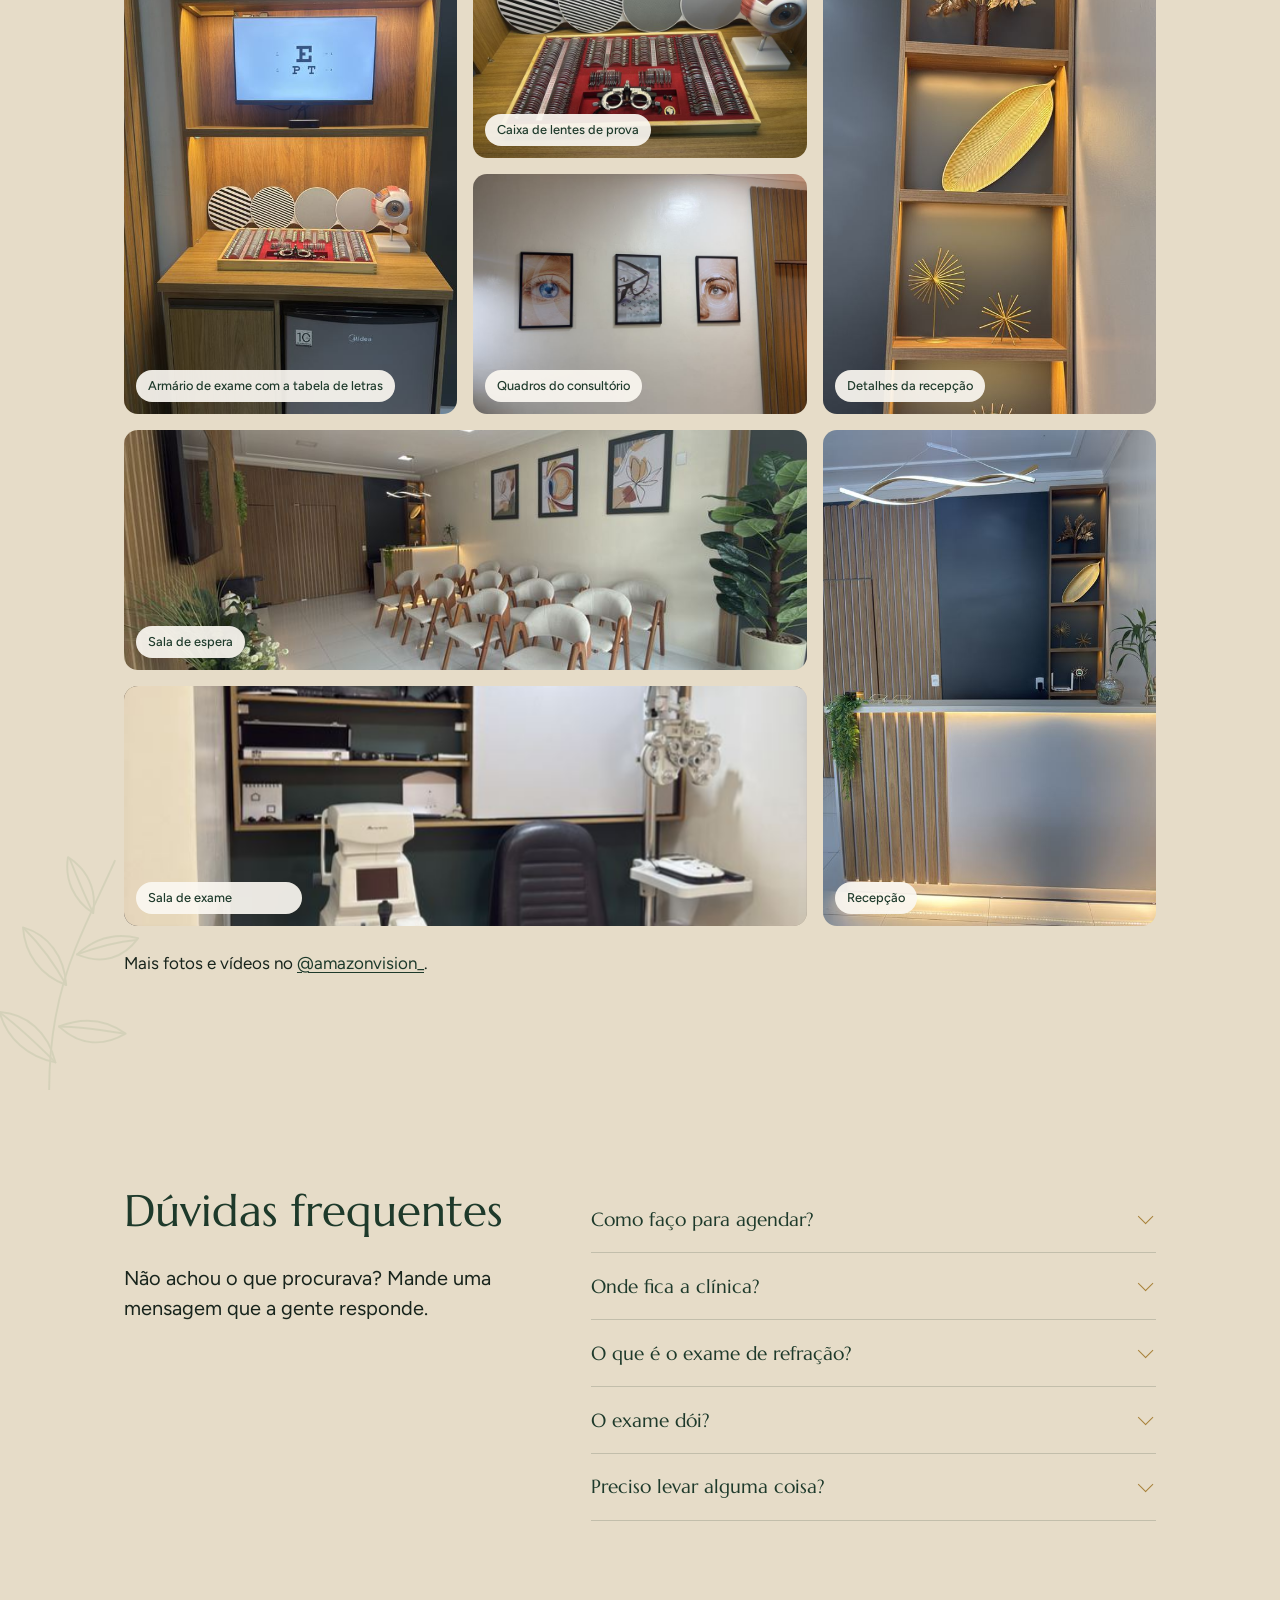
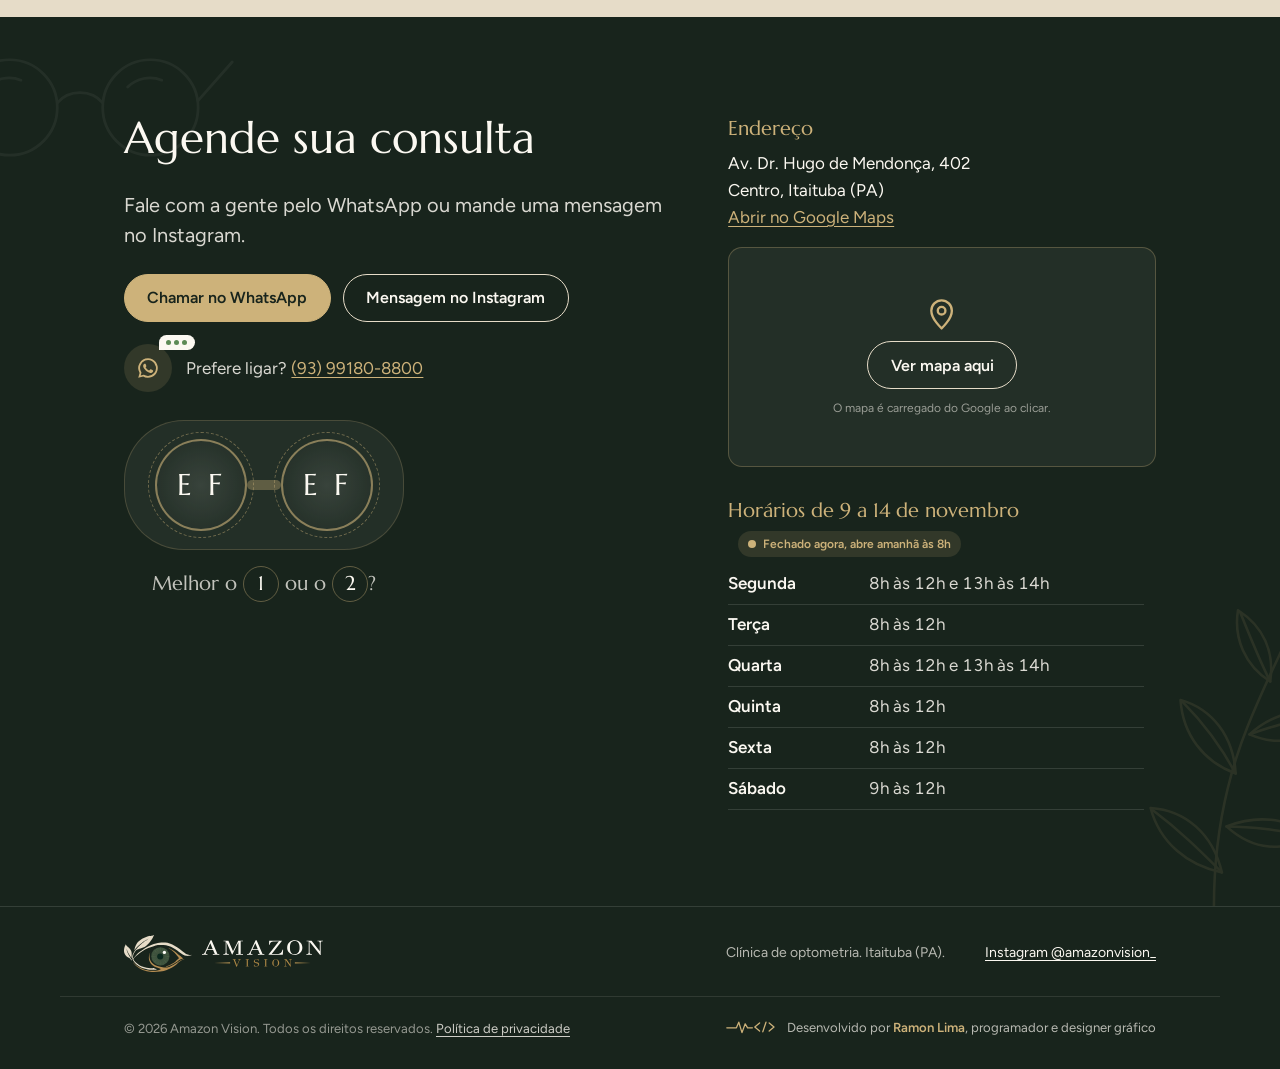
==== commit 418ce26d: "Crédito do rodapé: Ramon Lima, programador e designer gráfico Co-Authored-By: Claude Opus 5.5 <norep" ====
--- a/index.html
+++ b/index.html
@@ -413,7 +413,7 @@
       <p class="credit">
         <a href="https://ramonfwx.github.io/" target="_blank" rel="noopener">
           <svg class="pulse" viewBox="0 0 64 20" aria-hidden="true"><path d="M1 11h12l3-7 4 13 4-11 3 5h6"/><path d="M42 5l-6 5 6 5M50 4l-4 12M54 5l6 5-6 5"/></svg>
-          <span>Desenvolvido por <strong>Dr. Ramon</strong>, fisioterapeuta e programador</span>
+          <span>Desenvolvido por <strong>Ramon Lima</strong>, programador e designer gráfico</span>
         </a>
       </p>
     </div>
